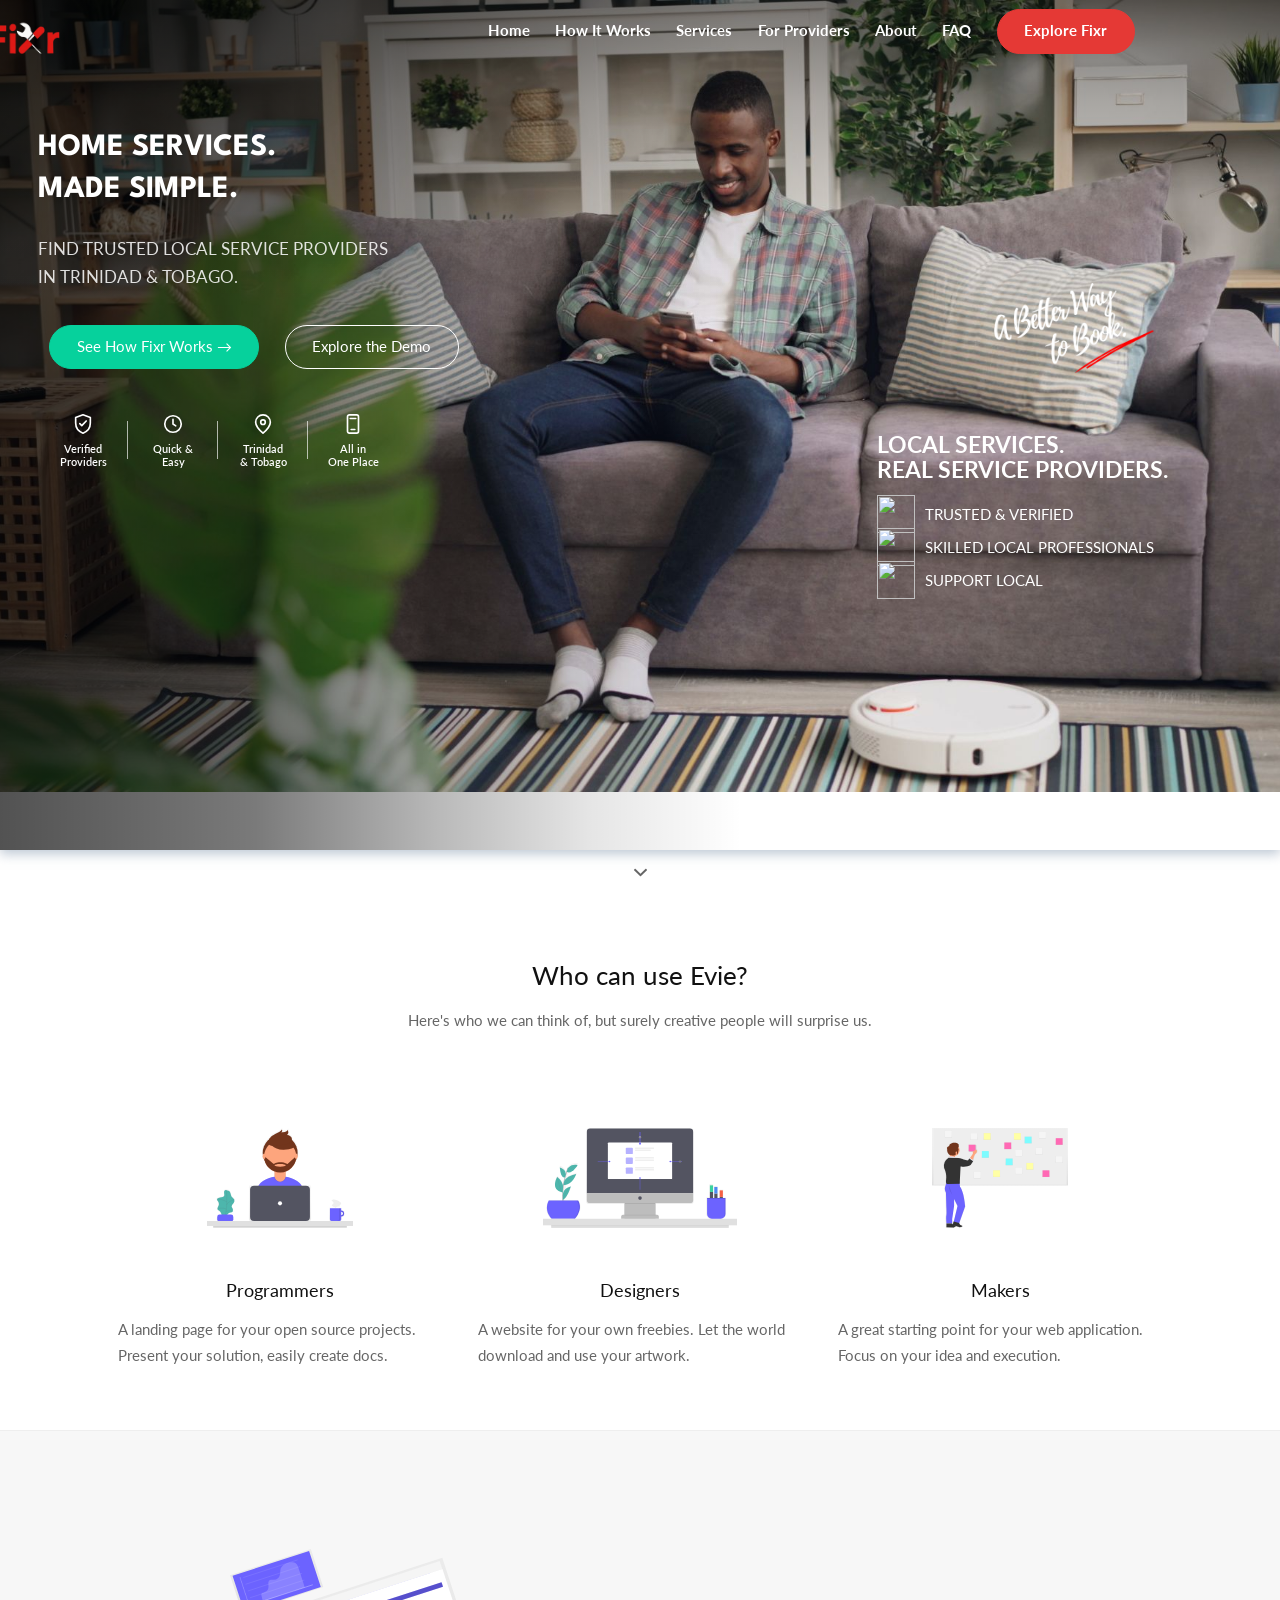
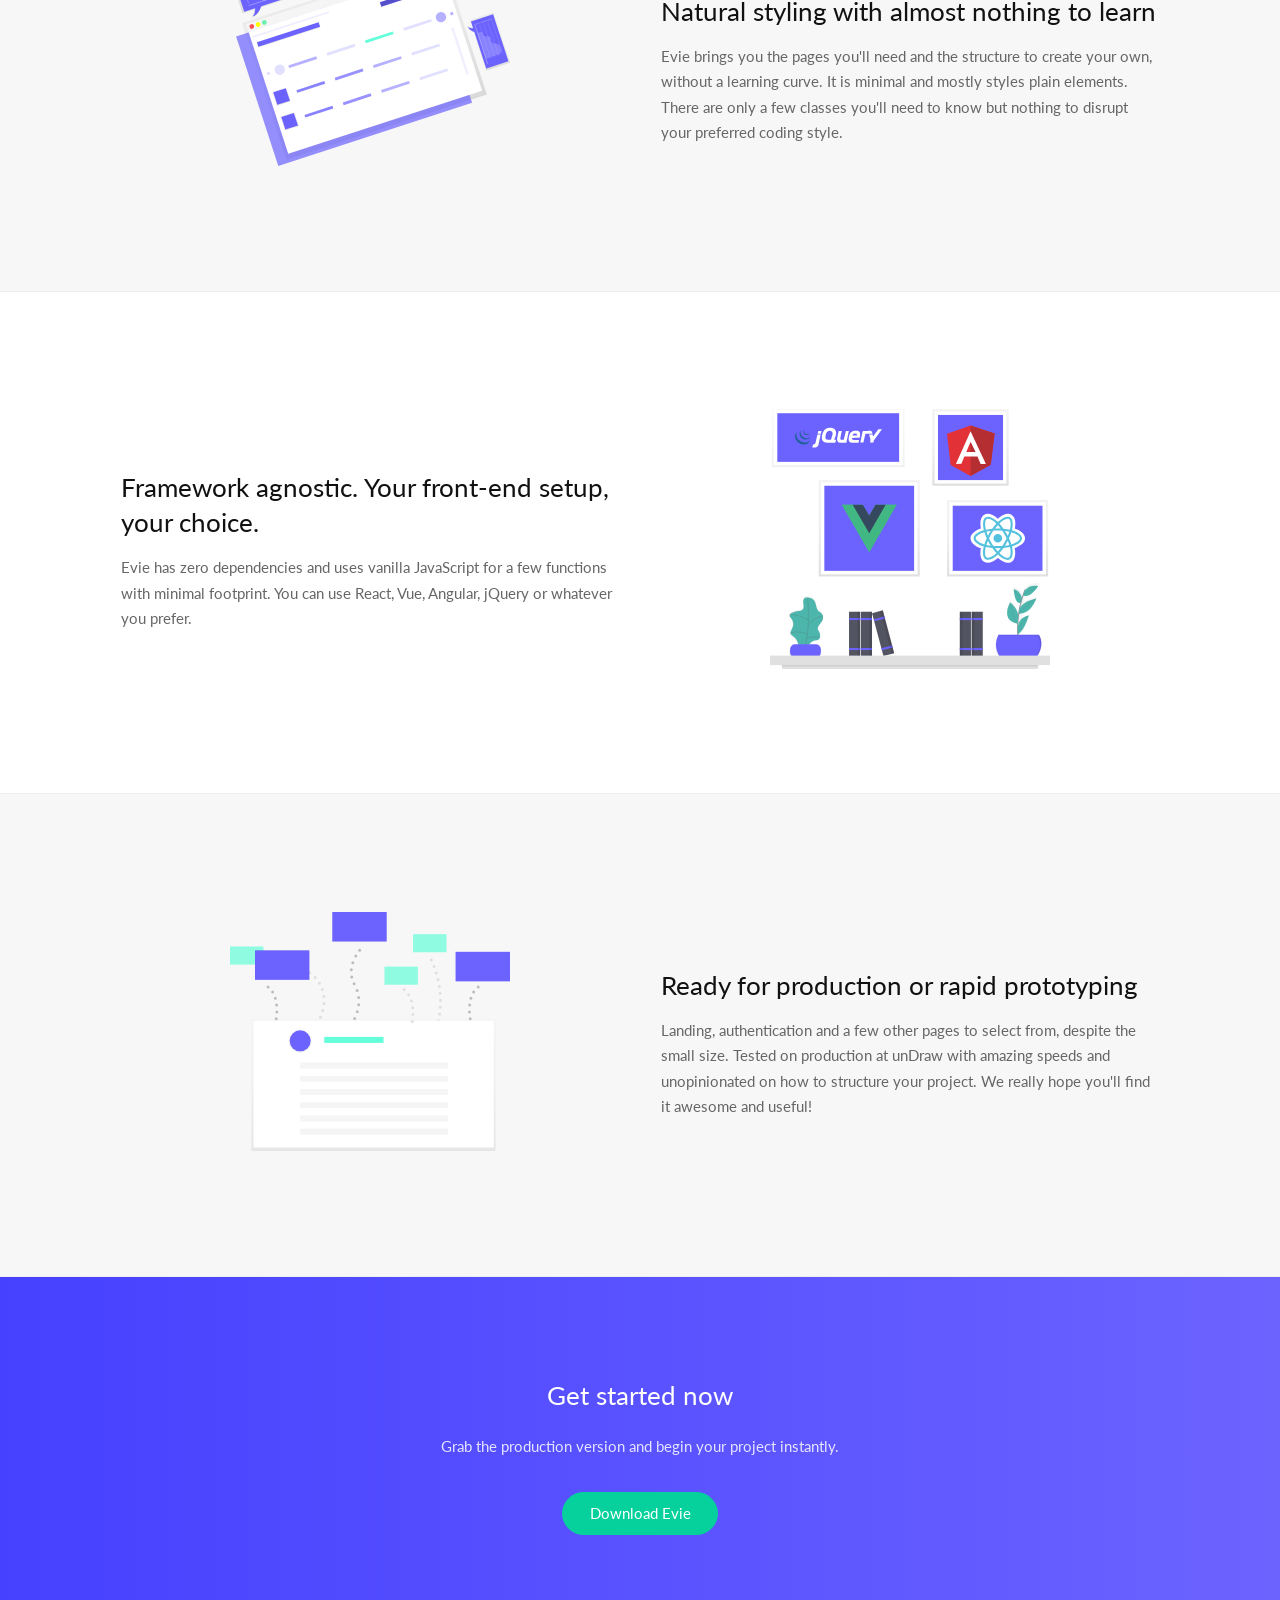
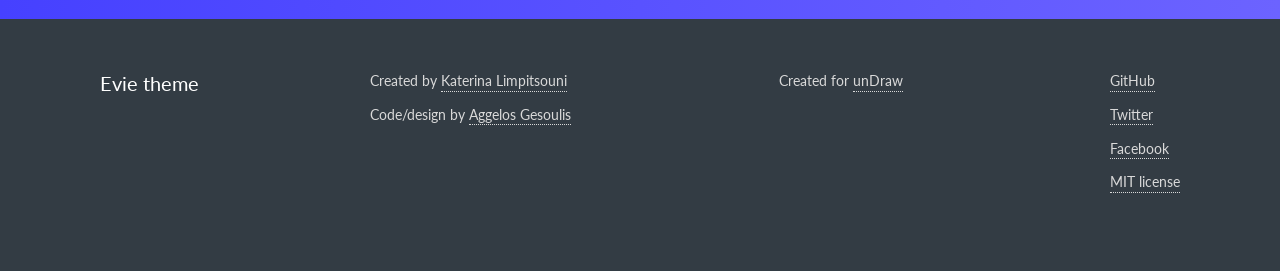
==== index.html @ dd5dfa23 "checkpoint: before hero typography cleanup" ====
<!DOCTYPE html>
<html lang='en'>
<head>
	<meta charset="utf-8">
	<meta name="viewport" content="width=device-width, initial-scale=1, maximum-scale=1">
	<title>Evie by unDraw</title>
	<!-- Don't forget to add your metadata here -->
	<link rel='stylesheet' href='css/style.min.css' />
</head>
<body>
	<!-- Hero(extended) navbar -->
	<div class="navbar navbar--extended">
		<nav class="nav__mobile"></nav>
		<div class="container">
			<div class="navbar__inner">
				<a href="index.html" class="navbar__logo">
					<img src="images/fixr-logo.png" alt="Fixr">
				</a>
				<nav class="navbar__menu">
					<ul>
						<li><a href="#">Home</a></li>
						<li><a href="#how-it-works">How It Works</a></li>
						<li><a href="#services">Services</a></li>
						<li><a href="#providers">For Providers</a></li>
						<li><a href="#about">About</a></li>
						<li><a href="#faq">FAQ</a></li>
						<li><a href="#demo" class="button button__accent">Explore Fixr</a></li>
					</ul>
				</nav>
				<div class="navbar__menu-mob"><a href="" id='toggle'><svg role="img" xmlns="http://www.w3.org/2000/svg" viewBox="0 0 448 512"><path fill="currentColor" d="M16 132h416c8.837 0 16-7.163 16-16V76c0-8.837-7.163-16-16-16H16C7.163 60 0 67.163 0 76v40c0 8.837 7.163 16 16 16zm0 160h416c8.837 0 16-7.163 16-16v-40c0-8.837-7.163-16-16-16H16c-8.837 0-16 7.163-16 16v40c0 8.837 7.163 16 16 16zm0 160h416c8.837 0 16-7.163 16-16v-40c0-8.837-7.163-16-16-16H16c-8.837 0-16 7.163-16 16v40c0 8.837 7.163 16 16 16z" class=""></path></svg></a></div>
			</div>
		</div>
	</div>
	<!-- Hero unit -->
	<div class="hero">
		<div class="hero__overlay hero__overlay--gradient"></div>
		<div class="hero__mask"></div>
		<div class="hero__inner">
			<div class="container">
				<div class="hero__content">
					<div class="hero__content__inner" id='navConverter'>
						<h1 class="hero__title">HOME SERVICES.<br>MADE SIMPLE.</h1>
						<p class="hero__text">FIND TRUSTED LOCAL SERVICE PROVIDERS<br>IN TRINIDAD &amp; TOBAGO.</p>
						<a href="#how-it-works" class="button button__accent">See How Fixr Works →</a>
						<a href="#demo" class="button hero__button">Explore the Demo</a>

						<div class="fixr-benefits">

							<div class="fixr-benefit">
								<svg viewBox="0 0 24 24" aria-hidden="true">
									<path d="M12 2 20 5v6c0 5.2-3.4 9.3-8 11-4.6-1.7-8-5.8-8-11V5l8-3Z"/>
									<path d="m8.5 11.5 2.2 2.2 4.8-5"/>
								</svg>
								<span>Verified<br>Providers</span>
							</div>

							<div class="fixr-benefit">
								<svg viewBox="0 0 24 24" aria-hidden="true">
									<circle cx="12" cy="12" r="9"/>
									<path d="M12 7v5l3 2"/>
								</svg>
								<span>Quick &amp;<br>Easy</span>
							</div>

							<div class="fixr-benefit">
								<svg viewBox="0 0 24 24" aria-hidden="true">
									<path d="M20 10c0 5-8 12-8 12S4 15 4 10a8 8 0 1 1 16 0Z"/>
									<circle cx="12" cy="10" r="2.5"/>
								</svg>
								<span>Trinidad<br>&amp; Tobago</span>
							</div>

							<div class="fixr-benefit">
								<svg viewBox="0 0 24 24" aria-hidden="true">
									<rect x="6" y="2" width="12" height="20" rx="2"/>
									<path d="M9 6h6M10 18h4"/>
								</svg>
								<span>All in<br>One Place</span>
							</div>

						</div>
					</div>

					<div class="fixr-hero-right">
						<img src="images/better-way-to-book.png" alt="A Better Way to Book." class="fixr-better-way">
						<h2 class="fixr-services-title">LOCAL SERVICES.<br>REAL SERVICE PROVIDERS.</h2>

						<div class="fixr-trust">
							<p>
								<img src="images/verified.png" alt="" class="fixr-trust-icon">
								<span>TRUSTED &amp; VERIFIED</span>
							</p>

							<p>
								<img src="images/customer.png" alt="" class="fixr-trust-icon">
								<span>SKILLED LOCAL PROFESSIONALS</span>
							</p>

							<p>
								<img src="images/support.png" alt="" class="fixr-trust-icon">
								<span>SUPPORT LOCAL</span>
							</p>
						</div>
					</div>
				</div>
			</div>
		</div>
	</div>
	<div class="hero__sub">
		<span id="scrollToNext" class="scroll">
			<svg version="1.1" xmlns="http://www.w3.org/2000/svg" xmlns:xlink="http://www.w3.org/1999/xlink" x="0px" y="0px" class='hero__sub__down' fill="currentColor" width="512px" height="512px" viewBox="0 0 512 512" style="enable-background:new 0 0 512 512;" xml:space="preserve"><path d="M256,298.3L256,298.3L256,298.3l174.2-167.2c4.3-4.2,11.4-4.1,15.8,0.2l30.6,29.9c4.4,4.3,4.5,11.3,0.2,15.5L264.1,380.9c-2.2,2.2-5.2,3.2-8.1,3c-3,0.1-5.9-0.9-8.1-3L35.2,176.7c-4.3-4.2-4.2-11.2,0.2-15.5L66,131.3c4.4-4.3,11.5-4.4,15.8-0.2L256,298.3z"/></svg>
		</span>
	</div>
	<!-- Steps -->
	<div class="steps landing__section">
		<div class="container">
			<h2>Who can use Evie?</h2>
			<p>Here's who we can think of, but surely creative people will surprise us.</p>
		</div>
		<div class="container">
			<div class="steps__inner">
				<div class="step">
					<div class="step__media">
						<img src="./images/undraw_designer.svg" class="step__image">
					</div>
					<h4>Programmers</h4>
					<p class="step__text">A landing page for your open source projects. Present your solution, easily create docs.</p>
				</div>
				<div class="step">
					<div class="step__media">
						<img src="./images/undraw_responsive.svg" class="step__image">
					</div>
					<h4>Designers</h4>
					<p class="step__text">A website for your own freebies. Let the world download and use your artwork.</p>
				</div>
				<div class="step">
					<div class="step__media">
						<img src="./images/undraw_creation.svg" class="step__image">
					</div>
					<h4>Makers</h4>
					<p class="step__text">A great starting point for your web application. Focus on your idea and execution.</p>
				</div>
			</div>
		</div>
	</div>
	<!-- Expanded sections -->
	<div class="expanded landing__section">
		<div class="container">
			<div class="expanded__inner">
				<div class="expanded__media">
					<img src="./images/undraw_browser.svg" class="expanded__image">
				</div>
				<div class="expanded__content">
					<h2 class="expanded__title">Natural styling with almost nothing to learn</h2>
					<p class="expanded__text">Evie brings you the pages you'll need and the structure to create your own, without a learning curve. It is minimal and mostly styles plain elements. There are only a few classes you'll need to know but nothing to disrupt your preferred coding style.</p>
				</div>
			</div>
		</div>
	</div>
	<div class="expanded landing__section">
		<div class="container">
			<div class="expanded__inner">
				<div class="expanded__media">
					<img src="./images/undraw_frameworks.svg" class="expanded__image">
				</div>
				<div class="expanded__content">
					<h2 class="expanded__title">Framework agnostic. Your front-end setup, your choice.</h2>
					<p class="expanded__text">Evie has zero dependencies and uses vanilla JavaScript for a few functions with minimal footprint. You can use React, Vue, Angular, jQuery or whatever you prefer.</p>
				</div>
			</div>
		</div>
	</div>
	<div class="expanded landing__section">
		<div class="container">
			<div class="expanded__inner">
				<div class="expanded__media">
					<img src="./images/together.svg" class="expanded__image">
				</div>
				<div class="expanded__content">
					<h2 class="expanded__title">Ready for production or rapid prototyping</h2>
					<p class="expanded__text">Landing, authentication and a few other pages to select from, despite the small size. Tested on production at unDraw with amazing speeds and unopinionated on how to structure your project. We really hope you'll find it awesome and useful!</p>
				</div>
			</div>
		</div>
	</div>
	<!-- Call To Action -->
	<div class="cta cta--reverse">
		<div class="container">
			<div class="cta__inner">
				<h2 class="cta__title">Get started now</h2>
				<p class="cta__sub cta__sub--center">Grab the production version and begin your project instantly.</p>
				<a href="#" class="button button__accent">Download Evie</a>
			</div>
		</div>
	</div>
	<!-- Footer -->
	<div class="footer footer--dark">
		<div class="container">
			<div class="footer__inner">
				<a href="index.html" class="footer__textLogo">Evie theme</a>
				<div class="footer__data">
					<div class="footer__data__item">
						<div class="footer__row">
							Created by <a href="https://twitter.com/ninalimpi" target="_blank" class="footer__link">Katerina Limpitsouni</a>
						</div>
						<div class="footer__row">
						Code/design by <a href="https://twitter.com/anges244" target="_blank" class="footer__link">Aggelos Gesoulis</a>
						</div>
					</div>
					<div class="footer__data__item">
						<div class="footer__row">Created for <a href="https://undraw.co" target="_blank" class="footer__link">unDraw</a>
						</div>
					</div>
					<div class="footer__data__item">
					<div class="footer__row">
						<a href="https://github.com/anges244/evie" target="_blank" class="footer__link">GitHub</a>
					</div>
					<div class="footer__row">
						<a href="https://twitter.com/undraw_co" target="_blank" class="footer__link">Twitter</a>
					</div>
					<div class="footer__row">
						<a href="https://www.facebook.com/undraw.co/" target="_blank" class="footer__link">Facebook</a>
					</div>
					<div class="footer__row">
						<a href="./additional.html" class="footer__link">MIT license</a>
					</div>
				</div>
			</div>
		</div>
	</div>
<script src='js/app.min.js'></script>
</body>
</html>
---- css/style.min.css ----
@import url('https://fonts.googleapis.com/css2?family=League+Spartan:wght@400;600;700&display=swap');
@import url("https://fonts.googleapis.com/css?family=Lato:400");
/*! normalize.css v8.0.0 | MIT License | github.com/necolas/normalize.css */html{line-height:1.15;-webkit-text-size-adjust:100%}body{margin:0}h1{font-size:2em;margin:.67em 0}hr{-webkit-box-sizing:content-box;box-sizing:content-box;height:0;overflow:visible}pre{font-size:1em}a{background-color:transparent}abbr[title]{border-bottom:none;text-decoration:underline;-webkit-text-decoration:underline dotted;text-decoration:underline dotted}b,strong{font-weight:bolder}code,kbd,samp{font-family:monospace,monospace;font-size:1em}small{font-size:80%}sub,sup{font-size:75%;line-height:0;position:relative;vertical-align:baseline}sub{bottom:-.25em}sup{top:-.5em}img{border-style:none}button,input,optgroup,select,textarea{font-family:inherit;font-size:100%;line-height:1.15;margin:0}button,input{overflow:visible}button,select{text-transform:none}[type=button],[type=reset],[type=submit],button{-webkit-appearance:button}[type=button]::-moz-focus-inner,[type=reset]::-moz-focus-inner,[type=submit]::-moz-focus-inner,button::-moz-focus-inner{border-style:none;padding:0}[type=button]:-moz-focusring,[type=reset]:-moz-focusring,[type=submit]:-moz-focusring,button:-moz-focusring{outline:1px dotted ButtonText}fieldset{padding:.35em .75em .625em}legend{-webkit-box-sizing:border-box;box-sizing:border-box;color:inherit;display:table;max-width:100%;padding:0;white-space:normal}progress{vertical-align:baseline}textarea{overflow:auto}[type=checkbox],[type=radio]{-webkit-box-sizing:border-box;box-sizing:border-box;padding:0}[type=number]::-webkit-inner-spin-button,[type=number]::-webkit-outer-spin-button{height:auto}[type=search]{-webkit-appearance:textfield;outline-offset:-2px}[type=search]::-webkit-search-decoration{-webkit-appearance:none}::-webkit-file-upload-button{-webkit-appearance:button;font:inherit}details{display:block}summary{display:list-item}[hidden],template{display:none}html{-webkit-box-sizing:border-box;box-sizing:border-box;background-color:#fff}*,:after,:before{-webkit-box-sizing:inherit;box-sizing:inherit}.invisible{opacity:0;-webkit-transition:.7s;transition:.7s}.fakefield{display:none}.left-align{text-align:left}.center,center-align{text-align:center}.right-align{text-align:right}.stress{color:#111}img,svg{max-width:100%}.container{width:88%;max-width:1080px;margin:0 auto;position:relative}.row{display:block;width:100%;clear:both}.half{width:50%;overflow:auto;float:left}.text-container{max-width:640px}.text-container--center{margin-left:auto;margin-right:auto}.margin-right{margin-right:8pt}html{font-family:Lato,sans-serif;font-size:15px;color:#666;line-height:1.7;font-weight:400;-webkit-font-smoothing:antialiased;-moz-osx-font-smoothing:grayscale;text-rendering:optimizeLegibility;-moz-font-feature-settings:"liga" on}p{margin-bottom:1.3em}h1,h2,h3,h4{line-height:1.35;color:#111}h1,h2,h3,h4,h5,h6{margin:1.414em 0 .5em;font-weight:400}h5,h6{line-height:1.4;color:#666}h1{margin-top:0;font-size:2.074em}h2{font-size:1.728em}h3{font-size:1.44em}h4{font-size:1.2em}h6,small{font-size:.833em;margin:.25em 0}pre{font-family:monospace,monospace;font-size:.85rem;color:#111;width:-webkit-min-content;width:-moz-min-content;width:min-content;background:#f7f7f7;word-break:break-all;word-wrap:break-word;white-space:pre;padding:8pt 16pt;width:100%;overflow:auto;border:1px solid #eee}a{outline:0;text-decoration:none;-webkit-transition:.7s;transition:.7s;color:inherit}.link{color:#6c63ff;text-decoration:underline}@media (min-width:992px){.link:hover{color:#463aff}}.button,button{display:inline-block;padding:6pt 20pt;line-height:1.7;border:1px solid #6c63ff;color:#6c63ff;font-weight:400;-webkit-transition:.7s;white-space:nowrap;cursor:pointer;background-color:transparent;border-radius:30px;margin-bottom:1.3em;transition:.7s;text-align:center;text-decoration:none}.button:focus,.button:hover,button:focus,button:hover{outline:0}@media (min-width:992px){.button:hover,button:hover{border-color:#463aff;color:#463aff}}.button__primary{background-color:#6c63ff;border-color:#6c63ff;color:#fff}@media (min-width:992px){.button__primary:hover{background-color:#463aff;border-color:#463aff;color:#fff}}.button__accent{background-color:#06d19c;border-color:#06d19c;color:#fff}@media (min-width:992px){.button__accent:hover{background-color:#05bd8d;border-color:#05bd8d;color:#fff}}.button__delete{background-color:tomato;border-color:tomato;color:#fff}@media (min-width:992px){.button__delete:hover{background-color:#ff5233;border-color:#ff5233;color:#fff}}.button:disabled{opacity:.25;cursor:default;pointer-events:none}.button--fixed{width:160px}.button--fixed2{width:220px}form{margin-bottom:1.5em}form .double{-js-display:flex;display:-webkit-box;display:-ms-flexbox;display:flex;-webkit-box-pack:justify;-ms-flex-pack:justify;justify-content:space-between}form .double .half{max-width:48%}.form{margin-left:auto;margin-right:auto}label{margin-bottom:2pt;display:block;text-align:left;color:#666;font-size:.9em;padding-left:10pt}input[type=email],input[type=number],input[type=password],input[type=search],input[type=tel],input[type=text],input[type=url]{-webkit-appearance:none;-moz-appearance:none;appearance:none;border:1px solid #eee;width:100%;-webkit-transition:.7s;transition:.7s;color:#111;font-family:Lato,sans-serif;font-weight:400;padding:10pt 20pt;border-radius:30px;background-color:#f7f7f7;margin-bottom:1.4em;display:block}input[type=email]:focus,input[type=number]:focus,input[type=password]:focus,input[type=search]:focus,input[type=tel]:focus,input[type=text]:focus,input[type=url]:focus{border-color:rgba(108,99,255,.5);outline:0;background-color:#fff}textarea{-webkit-appearance:none;-moz-appearance:none;appearance:none;border:1px solid #eee;width:100%;-webkit-transition:.7s;transition:.7s;color:#111;font-family:Lato,sans-serif;font-weight:400;padding:12pt 24pt;border-radius:30px;background-color:#f7f7f7;margin-bottom:1.4em;display:block;resize:none;min-height:8em;outline:0}textarea:focus{border-color:rgba(108,99,255,.5);outline:0;background-color:#fff}select{border:1px solid #eee;width:100%;-webkit-transition:.7s;transition:.7s;color:#111;font-family:Lato,sans-serif;font-weight:400;padding:10pt 20pt;margin-bottom:1.4em;display:block;border-radius:30px;background-color:#f7f7f7;outline:0;-webkit-appearance:none;-moz-appearance:none;background-image:url('data:image/svg+xml;utf8,<svg aria-hidden="true" data-prefix="fas" data-icon="caret-down" role="img" xmlns="http://www.w3.org/2000/svg" viewBox="0 0 320 512" class="svg-inline--fa fa-caret-down fa-w-10 fa-3x"><path fill="currentColor" d="M31.3 192h257.3c17.8 0 26.7 21.5 14.1 34.1L174.1 354.8c-7.8 7.8-20.5 7.8-28.3 0L17.2 226.1C4.6 213.5 13.5 192 31.3 192z" class=""></path></svg>');background-repeat:no-repeat;background-position:95%;background-size:.8em}select::-ms-expand{display:none}::-webkit-input-placeholder{font-size:.9em;opacity:.65;color:#666}:-moz-placeholder,::-moz-placeholder{font-size:.9em;opacity:.65;color:#666}:-ms-input-placeholder{font-size:.9em;opacity:.65;color:#666}[type=radio]:checked,[type=radio]:not(:checked){position:absolute;left:-9999px;visibility:hidden;-webkit-transition:.28s ease;transition:.28s ease}[type=radio]:checked+label,[type=radio]:not(:checked)+label{position:relative;padding-left:2em;cursor:pointer;display:inline-block;height:1.7em;line-height:1.7em;-webkit-transition:.28s ease;transition:.28s ease;-webkit-user-select:none;-moz-user-select:none;-ms-user-select:none;user-select:none}[type=radio]+label:after,[type=radio]+label:before{content:"";position:absolute;left:0;top:0;margin:3px;width:1.2em;height:1.2em;z-index:0;-webkit-transition:.28s ease;transition:.28s ease}[type=radio]:not(:checked)+label:after,[type=radio]:not(:checked)+label:before{-webkit-transition:.28s ease;transition:.28s ease;border-radius:50%;border:1px solid #666}[type=radio]:not(:checked)+label:after{z-index:-1;-webkit-transform:scale(0);-ms-transform:scale(0);transform:scale(0)}[type=radio]:checked+label:before{border-radius:50%;border:1px solid transparent}[type=radio]:checked+label:after{border-radius:50%;border:1px solid #6c63ff;background-color:#6c63ff;z-index:0;-webkit-transform:scale(1.02);-ms-transform:scale(1.02);transform:scale(1.02)}[type=radio]:disabled:checked+label:before,[type=radio]:disabled:not(:checked)+label:before{background-color:transparent;border-color:#eee;cursor:default}[type=radio]:disabled+label{color:#eee;cursor:default}[type=radio]:disabled:not(:checked)+label:before{border-color:#eee}[type=radio]:disabled:checked+label:after{background-color:#eee;border-color:#666}[type=checkbox]:checked,[type=checkbox]:not(:checked){position:absolute;left:-9999px;visibility:hidden}[type=checkbox]+label{position:relative;padding-left:2em;cursor:pointer;display:inline-block;height:25px;line-height:25px;font-size:.9em;-webkit-user-select:none;-moz-user-select:none;-khtml-user-select:none;-ms-user-select:none}[type=checkbox]+label:before{content:"";position:absolute;top:0;left:3px;width:15px;height:15px;z-index:0;border:1px solid #666;border-radius:1px;margin-top:4px;-webkit-transition:.2s;transition:.2s}[type=checkbox]:not(:checked):disabled+label:before{border:none;background-color:#eee}[type=checkbox]:checked+label:before{top:-2px;left:-2px;width:10px;height:18px;border-top:2px solid transparent;border-left:2px solid transparent;border-right:2px solid #06d19c;border-bottom:2px solid #06d19c;-webkit-transform:rotate(40deg);-ms-transform:rotate(40deg);transform:rotate(40deg);-webkit-backface-visibility:hidden;backface-visibility:hidden;-webkit-transform-origin:100% 100%;-ms-transform-origin:100% 100%;transform-origin:100% 100%}[type=checkbox]:checked:disabled+label:before{border-right:2px solid #eee;border-bottom:2px solid #eee}.landing__section{padding:24pt 0}.landing__section:nth-child(odd){background-color:#f7f7f7;border-top:1px solid #eee;border-bottom:1px solid #eee}.navbar{position:fixed;z-index:100;width:100%;background-color:#6c63ff;-webkit-transition:.7s;transition:.7s}.navbar--nofixed{position:relative;z-index:3}.navbar__inner{-js-display:flex;display:-webkit-box;display:-ms-flexbox;display:flex;-webkit-box-align:center;-ms-flex-align:center;align-items:center;-webkit-box-pack:justify;-ms-flex-pack:justify;justify-content:space-between;height:60px;color:#fff;-webkit-transition:.7s;transition:.7s}.navbar__logo{font-size:1.325rem;-webkit-transition:0;transition:0;color:#fff;text-decoration:none}.navbar__menu{display:none}.navbar__menu--noMob{display:block}@media (min-width:992px){.navbar__menu{display:block}}.navbar__menu li{margin-left:4pt;-webkit-backface-visibility:hidden;backface-visibility:hidden;display:inline-block}@media (min-width:992px){.navbar__menu li{margin-left:16pt}}.navbar__menu a{color:#fff}@media (min-width:992px){.navbar__menu a{opacity:.75}.navbar__menu a:hover{opacity:1}.navbar__menu a:after{display:block;content:"";border-bottom:1px solid #fff;-webkit-transform:scaleX(0);-ms-transform:scaleX(0);transform:scaleX(0);-webkit-transition:-webkit-transform .25s ease-in-out;transition:-webkit-transform .25s ease-in-out;transition:transform .25s ease-in-out;transition:transform .25s ease-in-out,-webkit-transform .25s ease-in-out}.navbar__menu a:hover:after{-webkit-transform:scaleX(1);-ms-transform:scaleX(1);transform:scaleX(1)}}.navbar__menu-mob{display:block}.navbar__menu-mob--noMob{display:none}@media (min-width:992px){.navbar__menu-mob{display:none}}.navbar--extended{background-color:transparent}.navbar--extended .navbar__inner{height:60px;color:#fff}

/*! responsive-nav.js 1.0.39 by @viljamis */.nav__mobile ul{margin:0;padding:0;width:100%;display:block;list-style:none;background-color:#333c44;color:#fff}.nav__mobile li{width:60%;margin-left:auto;margin-right:auto;padding:1em 0;display:block;border-bottom:1px solid hsla(0,0%,100%,.1)}.nav__mobile li:last-child{border-bottom:none}.js .nav__mobile{clip:rect(0 0 0 0);max-height:0;position:absolute;display:block;overflow:hidden;zoom:1}.nav__mobile.opened{max-height:9999px}.nav-toggle{-webkit-tap-highlight-color:rgba(0,0,0,0);-webkit-touch-callout:none;-webkit-user-select:none;-moz-user-select:none;-ms-user-select:none;-o-user-select:none;user-select:none}@media (min-width:992px){.js .nav__mobile{position:relative}.js .nav__mobile.closed{max-height:none}.nav-toggle{display:none}}#toggle svg{height:1.2em;width:1.2em;vertical-align:middle}.hero{position:relative;width:100%;background-image:url(../images/fixr-hero-bg.jpg);-webkit-box-shadow:0 4px 11px rgba(124,146,169,.5);box-shadow:0 4px 11px rgba(124,146,169,.5);background-size:cover;background-position:50%;background-repeat:no-repeat;color:#fff}.hero__inner{position:relative;z-index:3}.hero__overlay{position:absolute;height:100%;width:100%;opacity:.45;z-index:1;background-color:#000}.hero__overlay--gradient{background:-webkit-gradient(linear,left top,right top,from(#6c63ff),to(#4641ff));background:transparent}.hero__overlay--gradientVertical{background:-webkit-gradient(linear,left top,left bottom,from(#6c63ff),to(#4641ff));background:linear-gradient(180deg,#6c63ff,#4641ff)}.hero__mask{position:absolute;height:100%;width:100%;background-image:url('data:image/svg+xml;utf8,<svg xmlns="http://www.w3.org/2000/svg" xmlns:xlink="http://www.w3.org/1999/xlink" width="1920" height="1080" viewBox="0 0 1920 1080"><defs><linearGradient id="06714b97-aec8-4b7e-bf3d-1e20f95f612e" y1="809.5" x2="958" y2="809.5" gradientTransform="matrix(1, 0, 0, -1, 0, 1082)" gradientUnits="userSpaceOnUse"><stop offset="0" stop-color="#fff" stop-opacity="0"/><stop offset="1" stop-color="#fff" stop-opacity="0.05"/></linearGradient></defs><title>hero</title><rect id="0567095b-2cf7-4407-b8ab-ec2abe52d830" data-name="&lt;Path&gt;" y="545" width="1920" height="535" fill="#fff" opacity="0.05" style="isolation:isolate"/><polygon id="82ca9a61-a0a1-49cc-9805-a3533c693bad" data-name="&lt;Path&gt;" points="958 545 0 545 0 0 770.96 0 958 545" fill="url(#06714b97-aec8-4b7e-bf3d-1e20f95f612e)"/></svg>');background-size:cover;background-position:50%;background-repeat:no-repeat;opacity:.66;z-index:2}.hero__content{-js-display:flex;display:-webkit-box;display:-ms-flexbox;display:flex;-webkit-box-align:center;-ms-flex-align:center;align-items:center;-webkit-box-pack:center;-ms-flex-pack:center;justify-content:center;min-height:calc(100vh - 50px);padding:92px 0;overflow:auto}.hero__content__inner{width:100%;max-width:600px;text-align:center}.hero__title{color:inherit;margin-bottom:1.25em}.hero__text{opacity:.85;line-height:1.7;text-align:left;font-size:1.1em}.hero .button{margin:12pt 8pt}.hero__button{color:#fff;border-color:#fff}@media (min-width:992px){.hero__button:hover{color:#e3e3e3;border-color:#e3e3e3}}.hero__sub{-js-display:flex;display:-webkit-box;display:-ms-flexbox;display:flex;-webkit-box-pack:center;-ms-flex-pack:center;justify-content:center;-webkit-box-align:center;-ms-flex-align:center;align-items:center;height:50px}.hero__sub__down{width:1rem;height:1rem;color:#666;-webkit-transition:.7s;transition:.7s;cursor:pointer}@media (min-width:992px){.hero__sub__down:hover{color:#6c63ff}}#scrollToNext{-webkit-transition:.7s;transition:.7s}.hero--full .hero__content{min-height:100vh}.hero--full+.hero__sub{display:none}.steps{text-align:center;padding:16pt 0}@media (min-width:992px){.steps__inner{-js-display:flex;display:-webkit-box;display:-ms-flexbox;display:flex;-ms-flex-pack:distribute;justify-content:space-around}}.step{padding:16pt 0;text-align:center;width:100%;border-top:1px solid #eee;overflow:auto}.step:first-child{border-top:none}@media (min-width:992px){.step{border-top:none;width:auto}}.step__media{margin:16pt 0}@media (min-width:992px){.step__media{margin:32pt 0}}.step__image{max-height:100px;max-width:222px;margin-top:8pt;-webkit-user-drag:none;-khtml-user-drag:none;-moz-user-drag:none;-o-user-drag:none;user-drag:none}@media (min-width:600px){.step__image{max-width:none}}.step__text{max-width:36ch;text-align:left;margin-left:auto;margin-right:auto}.expanded{padding:72pt 0}.expanded__inner{-js-display:flex;display:-webkit-box;display:-ms-flexbox;display:flex;-webkit-box-pack:justify;-ms-flex-pack:justify;justify-content:space-between;-webkit-box-align:center;-ms-flex-align:center;align-items:center;-webkit-box-orient:vertical;-webkit-box-direction:normal;-ms-flex-direction:column;flex-direction:column}@media (min-width:992px){.expanded__inner{-webkit-box-orient:horizontal;-webkit-box-direction:normal;-ms-flex-direction:row;flex-direction:row}}.expanded__media{-webkit-box-ordinal-group:2;-ms-flex-order:1;order:1;text-align:center}@media (min-width:992px){.expanded__media{width:50%;-ms-flex-negative:0;flex-shrink:0;-webkit-box-ordinal-group:unset;-ms-flex-order:unset;order:unset}}.expanded__content{-webkit-box-ordinal-group:3;-ms-flex-order:2;order:2}@media (min-width:992px){.expanded__content{padding:0 16pt;width:50%;-ms-flex-negative:0;flex-shrink:0;-webkit-box-ordinal-group:unset;-ms-flex-order:unset;order:unset}}.expanded:nth-child(2n) .expanded__media{-webkit-box-ordinal-group:2;-ms-flex-order:1;order:1}@media (min-width:992px){.expanded:nth-child(2n) .expanded__media{-webkit-box-ordinal-group:2;-ms-flex-order:1;order:1}}.expanded__image{width:90%;max-width:220px;padding:16pt 0}@media (min-width:992px){.expanded__image{max-width:280px}}.expanded__title{max-width:550px}.expanded__text{max-width:60ch}.cta{background:-webkit-gradient(linear,left top,right top,from(#6c63ff),to(#4641ff));background:transparent;color:#fff;padding:48pt 0;text-align:center}.cta--reverse{background:-webkit-gradient(linear,right top,left top,from(#6c63ff),to(#4641ff));background:linear-gradient(270deg,#6c63ff,#4641ff)}.cta--plain{background:#6c63ff}.cta--secondary{background:#4641ff}.cta__title{color:inherit}.cta__sub{opacity:.85;max-width:58ch;margin:16pt auto 24pt}.cta__sub--center{text-align:center}.footer{background-color:#fff;padding:36pt 0}.footer__inner{-js-display:flex;display:-webkit-box;display:-ms-flexbox;display:flex;-webkit-box-pack:justify;-ms-flex-pack:justify;justify-content:space-between;-webkit-box-orient:vertical;-webkit-box-direction:normal;-ms-flex-direction:column;flex-direction:column}@media (min-width:600px){.footer__inner{-webkit-box-orient:horizontal;-webkit-box-direction:normal;-ms-flex-direction:row;flex-direction:row}}.footer__textLogo{-ms-flex-negative:0;flex-shrink:0;padding-right:16pt;display:block;cursor:pointer;color:#6c63ff;font-size:1.225rem;min-width:33%;margin-bottom:1.5rem}@media (min-width:600px){.footer__textLogo{margin-bottom:0}}@media (min-width:992px){.footer__textLogo{min-width:25%;font-size:1.325rem}}.footer__data{-js-display:flex;display:-webkit-box;display:-ms-flexbox;display:flex;-webkit-box-flex:1;-ms-flex-positive:1;flex-grow:1;-webkit-box-pack:justify;-ms-flex-pack:justify;justify-content:space-between;padding-top:.25rem;-ms-flex-wrap:wrap;flex-wrap:wrap;-webkit-box-orient:vertical;-webkit-box-direction:normal;-ms-flex-direction:column;flex-direction:column;font-size:.9rem}@media (min-width:992px){.footer__data{-ms-flex-wrap:nowrap;flex-wrap:nowrap;-webkit-box-orient:horizontal;-webkit-box-direction:normal;-ms-flex-direction:row;flex-direction:row}}.footer__data__item{padding-bottom:.5rem;display:inline-block;margin-bottom:8pt}.footer__link{color:#6c63ff;border-bottom:1px dotted #6c63ff;padding-bottom:1pt;-webkit-transition:.7s;transition:.7s}@media (min-width:992px){.footer__link:hover{color:#fafafa;border-color:#fafafa}}.footer__row{margin-bottom:8pt}.footer--dark{background-color:#333c44}.footer--dark .footer__textLogo{color:#fff}.footer--dark .footer__inner{color:#d9d9d9}.footer--dark .footer__link{color:#d9d9d9;border-color:#d9d9d9}@media (min-width:992px){.footer--dark .footer__link:hover{color:#fff;border-color:#fff}}.auth{padding-top:102.66667px}.auth__inner{min-height:calc(100vh - 188px);-js-display:flex;display:-webkit-box;display:-ms-flexbox;display:flex;-webkit-box-align:center;-ms-flex-align:center;align-items:center;-webkit-box-orient:vertical;-webkit-box-direction:normal;-ms-flex-direction:column;flex-direction:column;-webkit-box-pack:center;-ms-flex-pack:center;justify-content:center}@media (min-width:992px){.auth__inner{-webkit-box-orient:horizontal;-webkit-box-direction:normal;-ms-flex-direction:row;flex-direction:row}}@media (min-width:992px){.auth__media{width:50%;-ms-flex-negative:0;flex-shrink:0}}.auth__media img,.auth__media svg{max-height:150px;max-width:90%;-webkit-user-drag:none;-khtml-user-drag:none;-moz-user-drag:none;-o-user-drag:none;user-drag:none;-webkit-touch-callout:none;-webkit-user-select:none;-moz-user-select:none;-ms-user-select:none;user-select:none}@media (min-width:600px){.auth__media img,.auth__media svg{max-height:300px}}@media (min-width:992px){.auth__media img,.auth__media svg{max-height:400px}}.auth__auth{text-align:center}@media (min-width:992px){.auth__auth{width:50%;-ms-flex-negative:0;flex-shrink:0}}.auth__title{font-size:1.728em}.page__header{position:relative;color:#fff;-webkit-box-shadow:0 4px 11px rgba(124,146,169,.5);box-shadow:0 4px 11px rgba(124,146,169,.5);width:100%}.page__header__inner{padding:66px 0 0;position:relative;z-index:3}.page__header__content{-js-display:flex;display:-webkit-box;display:-ms-flexbox;display:flex;-webkit-box-align:center;-ms-flex-align:center;align-items:center;-webkit-box-pack:center;-ms-flex-pack:center;justify-content:center;padding:32pt 0;overflow:auto}.page__header__content__inner{width:100%;max-width:66ch;text-align:center}.page__header__title{color:inherit;margin-bottom:1.25em}.page__header__text{opacity:.85;line-height:1.7;text-align:left}.page{padding:24pt 0}@media (min-width:992px){.page__inner{-js-display:flex;display:-webkit-box;display:-ms-flexbox;display:flex}}.page__menu{width:100%;position:relative}@media (min-width:992px){.page__menu{display:block;width:300px;-ms-flex-negative:0;flex-shrink:0}}.page__main{-webkit-box-flex:1;-ms-flex-positive:1;flex-grow:1}.page__main__title{margin-top:.75em}.page__image{max-width:100%}.app__header{position:relative;color:#fff;-webkit-box-shadow:0 4px 11px rgba(124,146,169,.5);box-shadow:0 4px 11px rgba(124,146,169,.5);width:100%}.app__header__inner{padding:66px 0 0;position:relative;z-index:3}.app__header__content{-js-display:flex;display:-webkit-box;display:-ms-flexbox;display:flex;-webkit-box-align:center;-ms-flex-align:center;align-items:center;-webkit-box-pack:center;-ms-flex-pack:center;justify-content:center;padding:32pt 0;overflow:auto}.app__header__content__inner{width:100%;max-width:66ch;text-align:center}.app__header__title{color:inherit;margin-bottom:1.25em}.app__header__text{opacity:.85;line-height:1.7;text-align:left}.app{padding:81.33333px 0}@media (min-width:992px){.app__inner{-js-display:flex;display:-webkit-box;display:-ms-flexbox;display:flex}}.app__menu{width:100%;position:relative}@media (min-width:992px){.app__menu{display:block;width:300px;-ms-flex-negative:0;flex-shrink:0}}.app__main{-webkit-box-flex:1;-ms-flex-positive:1;flex-grow:1}.app__main__title{margin-top:.75em}.app__image,.vMenu{max-width:100%}.vMenu{padding:0;list-style-type:none;-js-display:flex;display:-webkit-box;display:-ms-flexbox;display:flex;-ms-flex-wrap:wrap;flex-wrap:wrap;-webkit-box-pack:justify;-ms-flex-pack:justify;justify-content:space-between;border-bottom:1px solid #eee}@media (min-width:992px){.vMenu{display:inline-block;border-bottom:none}}.vMenu li{display:inline-block;margin-bottom:1em;width:48%;padding-left:16pt}@media (min-width:992px){.vMenu li{padding-left:0;display:block;width:auto}}.vMenu a{display:block}@media (min-width:992px){.vMenu a{display:inline-block;opacity:.85}.vMenu a:hover{opacity:1;color:#6c63ff}.vMenu a:after{display:block;content:"";border-bottom:1px solid #6c63ff;-webkit-transform:scaleX(0);-ms-transform:scaleX(0);transform:scaleX(0);-webkit-transition:-webkit-transform .25s ease-in-out;transition:-webkit-transform .25s ease-in-out;transition:transform .25s ease-in-out;transition:transform .25s ease-in-out,-webkit-transform .25s ease-in-out}.vMenu a:hover:after{-webkit-transform:scaleX(1);-ms-transform:scaleX(1);transform:scaleX(1)}}.vMenu>ul{margin-top:-.65em;padding-left:1.5em;margin-bottom:.75em}.vMenu>ul li{opacity:.85;font-size:.95em;margin-bottom:.25em}.vMenu>ul li:before{content:"-";margin-right:.5em}.vMenu--active{color:#6c63ff}.vMenu--active:before{content:"\2014";margin-right:.333em}@media (min-width:992px){.vMenu--active{opacity:1;color:#6c63ff}.vMenu--active:after{display:block;content:"";border-bottom:1px solid #6c63ff;-webkit-transform:none;-ms-transform:none;transform:none;-webkit-transition:none;transition:none}}
/* Fixr custom navigation */
.navbar__logo img {
  display: block;
  width: 105px;
  height: auto;
}

/* Fixr hero black gradient */
.hero__overlay,
.hero__overlay--gradient {
  opacity: 1;
  background: linear-gradient(
    90deg,
    rgba(0, 0, 0, 0.72) 0%,
    rgba(0, 0, 0, 0.52) 42%,
    rgba(0, 0, 0, 0.20) 72%,
    rgba(0, 0, 0, 0.08) 100%
  );
}

/* Fixr hero gradient - Canva-style left + top shading */
.hero__overlay,
.hero__overlay--gradient {
  opacity: 1;
  background:
    linear-gradient(
      180deg,
      rgba(0, 0, 0, 0.48) 0%,
      rgba(0, 0, 0, 0.24) 12%,
      rgba(0, 0, 0, 0.08) 24%,
      rgba(0, 0, 0, 0) 36%
    ),
    linear-gradient(
      90deg,
      rgba(0, 0, 0, 0.68) 0%,
      rgba(0, 0, 0, 0.52) 20%,
      rgba(0, 0, 0, 0.28) 34%,
      rgba(0, 0, 0, 0.10) 46%,
      rgba(0, 0, 0, 0) 58%
    );
}

/* Fixr Local Services heading */
.fixr-services-title {
  color: #ffffff;
  font-size: 28px;
  line-height: 1.15;
  font-weight: 700;
  text-align: left;
  margin: 24px 0;
}

/* Fixr desktop hero content positioning */
@media (min-width: 992px) {
  .hero__content {
    align-items: flex-start;
    justify-content: flex-start;
  }

  .hero__content__inner {
    max-width: 520px;
    text-align: left;
    margin-left: 0;
    margin-right: auto;
  }
}
/* Fixr desktop hero container */
@media (min-width: 992px) {
  .hero .container {
    width: 94%;
    max-width: 1320px;
  }
}

/* Fixr desktop hero vertical position */
@media (min-width: 992px) {
  .hero__content__inner {
    transform: translateY(35px);
  }
}

/* Fixr hero heading spacing */
@media (min-width: 992px) {
  .hero__title {
    margin-bottom: 24px;
  }
}

/* Fixr intro-to-services spacing */
@media (min-width: 992px) {
  .hero__text {
    margin-bottom: 18px;
  }

  .fixr-services-title {
    margin-top: 0;
  }
}
/* Fixr desktop logo alignment */
@media (min-width: 992px) {
  .navbar__logo {
    transform: translateX(-130px);
  }
}

/* Fixr desktop navigation position */
@media (min-width: 992px) {
  .navbar__menu {
    transform: translateX(-45px);
  }
}

/* Fixr navbar background states */
.navbar {
  background-color: rgba(15, 15, 15, 0.92);
}

.navbar--extended {
  background-color: transparent;
}

/* Fixr desktop navbar breathing room */
@media (min-width: 992px) {
  .navbar__inner,
  .navbar--extended .navbar__inner {
    height: 82px;
  }
}

/* Fixr hero two-column content */
.hero__content {
  justify-content: space-between;
  gap: 40px;
}

.fixr-hero-right {
  width: 340px;
  margin-left: auto;
  align-self: center;
  text-align: left;
}

.fixr-hero-right .fixr-services-title {
  margin: 0 0 22px;
}

.fixr-hero-right .fixr-trust {
  text-align: left;
}

/* Refine Fixr right-side hero placement */
.fixr-hero-right {
  width: 390px;
  margin-left: auto;
  margin-right: -25px;
}

.fixr-hero-right .fixr-services-title {
  white-space: nowrap;
}

/* Fixr navbar top-of-hero state */
.navbar--extended,
.navbar.navbar--extended {
  background: transparent !important;
  background-color: transparent !important;
  box-shadow: none !important;
}

/* Fixr desktop hero crop - preserve image behind navigation */
@media (min-width: 992px) {
  .hero {
    background-size: 110% auto;
    background-position: center top;
  }
}

/* Fixr desktop navigation weight */
@media (min-width: 992px) {
  .navbar__menu a:not(.button) {
    font-weight: 700;
    opacity: 1;
  }
}

/* Fixr navigation CTA */
@media (min-width: 992px) {
  .navbar__menu .button__accent {
    background-color: #E53935;
    border-color: #E53935;
    color: #ffffff;
    font-weight: 700;
    opacity: 1;
  }

  .navbar__menu .button__accent:hover {
    background-color: #E53935;
    border-color: #E53935;
    color: #ffffff;
    opacity: 1;
  }
}

/* Refine Fixr right-side services and trust text */
@media (min-width: 992px) {
  .fixr-hero-right .fixr-services-title {
    font-size: 23px;
    line-height: 1.12;
    margin: 0 0 12px;
  }

  .fixr-hero-right .fixr-trust p {
    margin: 0 0 16px;
    line-height: 1.2;
  }

  .fixr-hero-right .fixr-trust p:last-child {
    margin-bottom: 0;
  }
}

/* Tighten spacing between Fixr trust lines */
@media (min-width: 992px) {
  .fixr-hero-right .fixr-trust p {
    margin-bottom: 8px;
  }

  .fixr-hero-right .fixr-trust p:last-child {
    margin-bottom: 0;
  }
}

/* Fixr hero benefit row */
@media (min-width: 992px) {
  .fixr-benefits {
    display: flex;
    align-items: flex-start;
    gap: 28px;
    margin-top: 28px;
    width: 460px;
  }

  .fixr-benefit {
    display: flex;
    flex-direction: column;
    align-items: center;
    width: 90px;
    color: #ffffff;
    text-align: center;
    font-size: 11px;
    line-height: 1.25;
    font-weight: 600;
  }

  .fixr-benefit svg {
    display: block;
    width: 22px;
    height: 22px;
    margin-bottom: 7px;
    fill: none;
    stroke: currentColor;
    stroke-width: 1.8;
    stroke-linecap: round;
    stroke-linejoin: round;
    flex: none;
  }
}

/* Fixr right-side trust icons */
@media (min-width: 992px) {
  .fixr-hero-right .fixr-trust p {
    display: flex;
    align-items: center;
    gap: 10px;
    margin: 0 0 8px;
  }

  .fixr-hero-right .fixr-trust svg {
    display: block;
    width: 20px;
    height: 20px;
    flex: 0 0 20px;
    fill: none;
    stroke: #ffffff;
    stroke-width: 1.8;
    stroke-linecap: round;
    stroke-linejoin: round;
  }

  .fixr-hero-right .fixr-trust p:last-child {
    margin-bottom: 0;
  }
}

/* Fixr benefit icons - safe sizing at all viewport widths */
.fixr-benefit svg {
  display: block;
  width: 22px;
  height: 22px;
  max-width: 22px;
  max-height: 22px;
  flex: 0 0 22px;
  margin-bottom: 7px;
  fill: none;
  stroke: currentColor;
  stroke-width: 1.8;
  stroke-linecap: round;
  stroke-linejoin: round;
}

/* Fixr right-side Canva trust icons */
.fixr-hero-right .fixr-trust .fixr-trust-icon {
  display: block;
  width: 38px !important;
  height: 38px !important;
  min-width: 38px;
  max-width: 38px !important;
  min-height: 38px;
  max-height: 38px !important;
  object-fit: contain;
  flex: 0 0 38px;
  margin: 0;
}

.fixr-hero-right .fixr-trust p {
  display: flex;
  align-items: center;
  gap: 10px;
}

/* Tighten Fixr right-side trust row spacing */
.fixr-hero-right .fixr-trust p {
  margin-top: 0 !important;
  margin-bottom: 3px !important;
}

.fixr-hero-right .fixr-trust p:last-child {
  margin-bottom: 0 !important;
}

/* Tighten spacing between Fixr trust groups */
.fixr-hero-right .fixr-trust p {
  margin: 0 0 -5px !important;
}

.fixr-hero-right .fixr-trust p:last-child {
  margin-bottom: 0 !important;
}

/* Fixr left benefit row - match Canva spacing and dividers */
@media (min-width: 992px) {
  .fixr-benefits {
    gap: 0 !important;
    width: 400px !important;
    justify-content: flex-start;
  }

  .fixr-benefit {
    width: 100px !important;
    position: relative;
  }

  .fixr-benefit:not(:last-child)::after {
    content: "";
    position: absolute;
    right: 0;
    top: 8px;
    width: 1px;
    height: 38px;
    background: rgba(255, 255, 255, 0.65);
  }
}

/* Slightly tighten Fixr left benefit groups */
@media (min-width: 992px) {
  .fixr-benefits {
    width: 360px !important;
  }

  .fixr-benefit {
    width: 90px !important;
  }
}

/* Fixr hero left typography - match Canva weight */
.hero__title {
  font-weight: 700 !important;
}

.fixr-hero-left .hero__text {
  font-weight: 700 !important;
}

/* Fixr hero typography - League Spartan from Canva design */

.hero__title,
.fixr-hero-left .hero__text {
  font-family: 'League Spartan', sans-serif !important;
  font-weight: 700 !important;
}

/* Fixr main hero heading - match Canva */
.fixr-hero-left .hero__title {
  font-family: 'League Spartan', sans-serif !important;
  font-size: 42px !important;
  font-weight: 700 !important;
  line-height: 0.95 !important;
  letter-spacing: -0.5px !important;
}



/* Fixr hero supporting text - match Canva */
.fixr-hero-left .hero__text {
  font-family: 'Open Sans', sans-serif !important;
  font-size: 22px !important;
  font-weight: 700 !important;
  line-height: 1.15 !important;
  opacity: 1 !important;
}
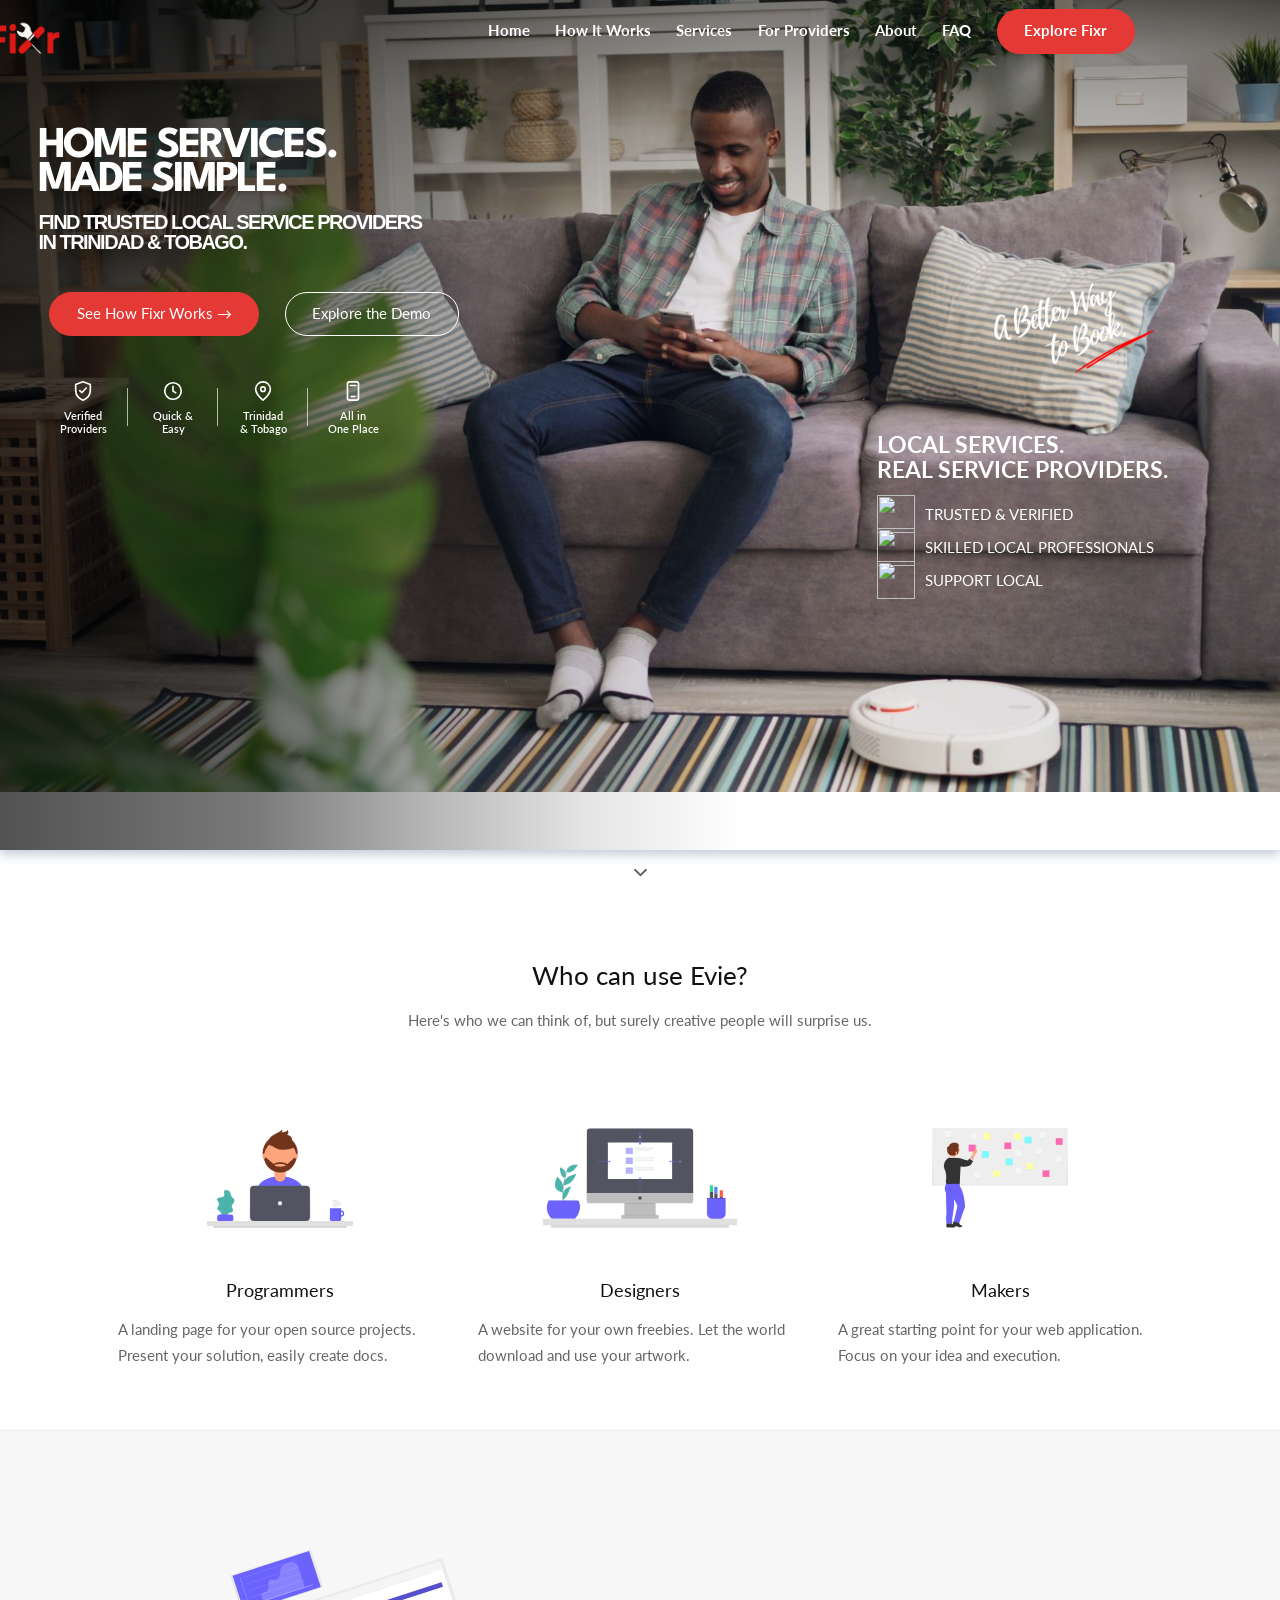
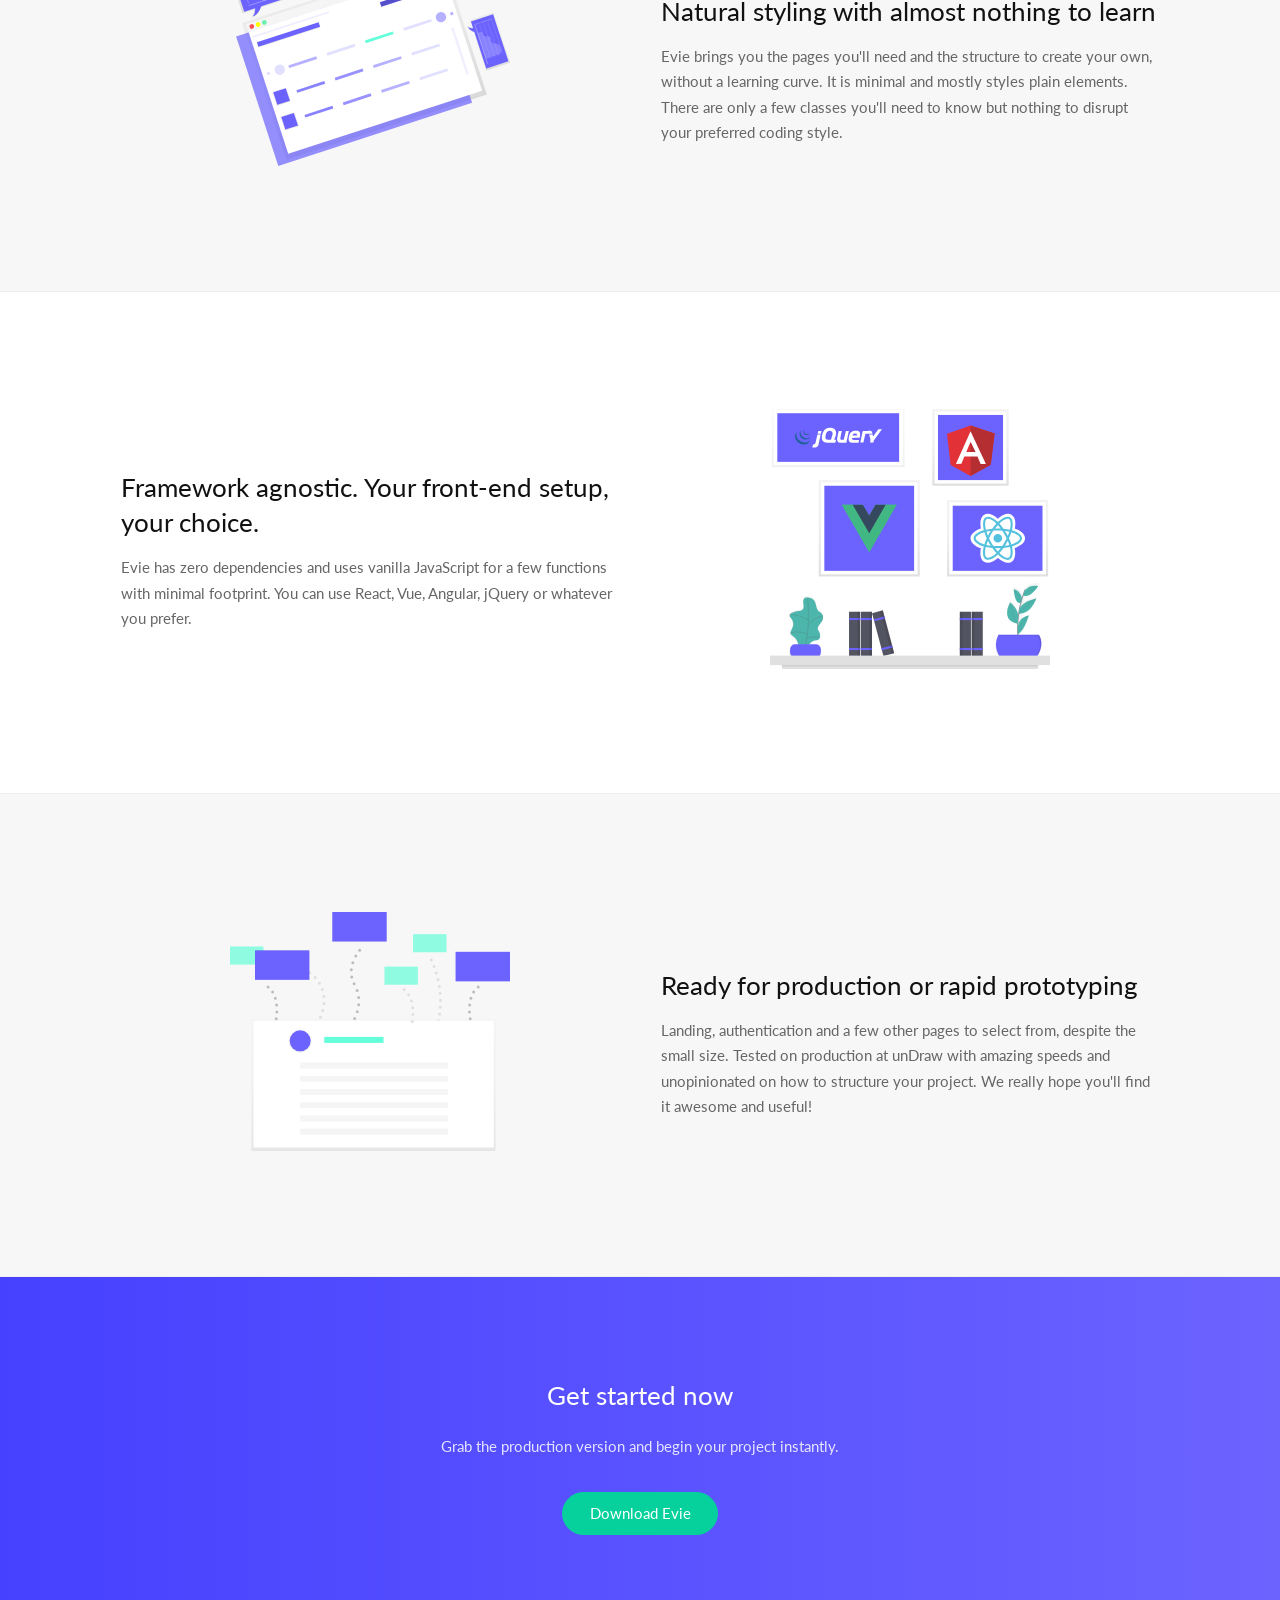
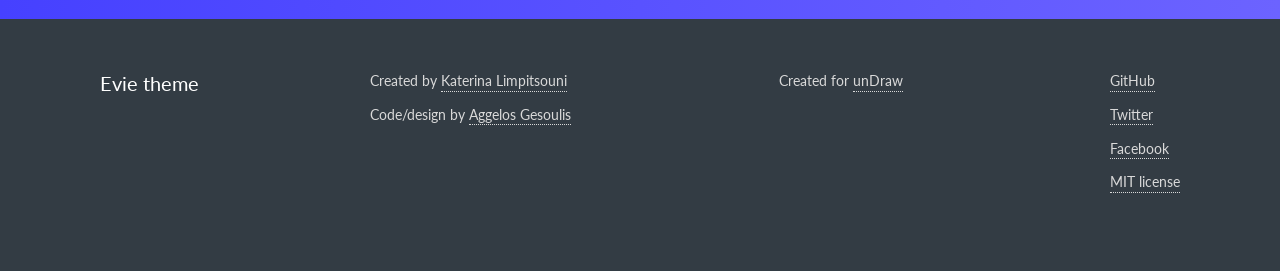
==== commit 28b1a646: "checkpoint: complete Fixr desktop hero" ====
--- a/index.html
+++ b/index.html
@@ -39,7 +39,7 @@
 			<div class="container">
 				<div class="hero__content">
 					<div class="hero__content__inner" id='navConverter'>
-						<h1 class="hero__title">HOME SERVICES.<br>MADE SIMPLE.</h1>
+						<h1 class="hero__title">HOME SERVICES.<br><span class="fixr-title-second">MADE SIMPLE.</span></h1>
 						<p class="hero__text">FIND TRUSTED LOCAL SERVICE PROVIDERS<br>IN TRINIDAD &amp; TOBAGO.</p>
 						<a href="#how-it-works" class="button button__accent">See How Fixr Works →</a>
 						<a href="#demo" class="button hero__button">Explore the Demo</a>
--- a/css/style.min.css
+++ b/css/style.min.css
@@ -405,21 +405,38 @@
 }
 
 /* Fixr main hero heading - match Canva */
-.fixr-hero-left .hero__title {
+.hero__title {
   font-family: 'League Spartan', sans-serif !important;
-  font-size: 42px !important;
+  font-size: 44px !important;
   font-weight: 700 !important;
-  line-height: 0.95 !important;
-  letter-spacing: -0.5px !important;
+  line-height: 0.90 !important;
+  letter-spacing: -3px !important;
 }
 
 
 
 /* Fixr hero supporting text - match Canva */
-.fixr-hero-left .hero__text {
+.hero__text {
   font-family: 'Open Sans', sans-serif !important;
-  font-size: 22px !important;
+  font-size: 20px !important;
+  position: relative;
+  top: -6px;
+  margin-top: -12px !important;
   font-weight: 700 !important;
-  line-height: 1.15 !important;
+  line-height: 1 !important;
+  letter-spacing: -1.5px !important;
   opacity: 1 !important;
 }
+
+/* Move only MADE SIMPLE closer to HOME SERVICES */
+.fixr-title-second {
+  position: relative;
+  top: -6px;
+}
+
+
+/* Fixr hero primary CTA */
+.hero__content .button__accent {
+  background: #E53935 !important;
+  border-color: #E53935 !important;
+}
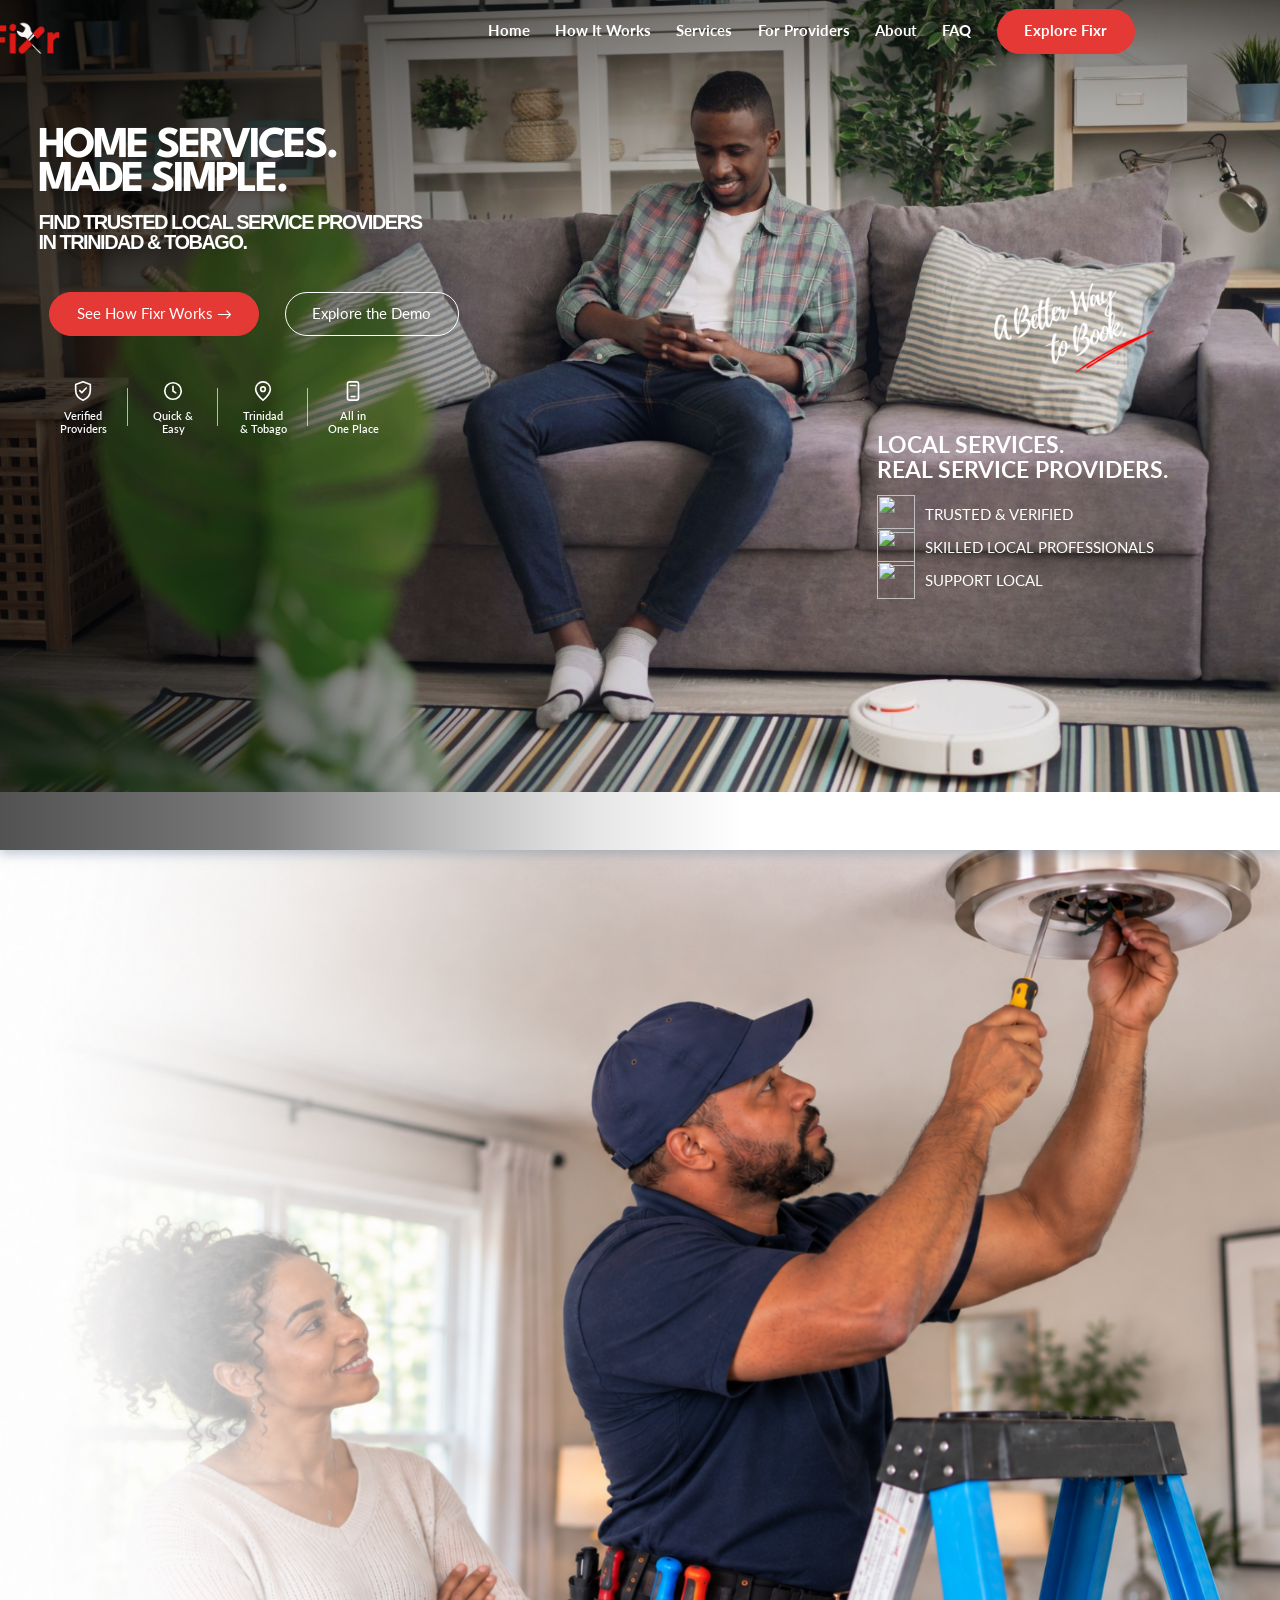
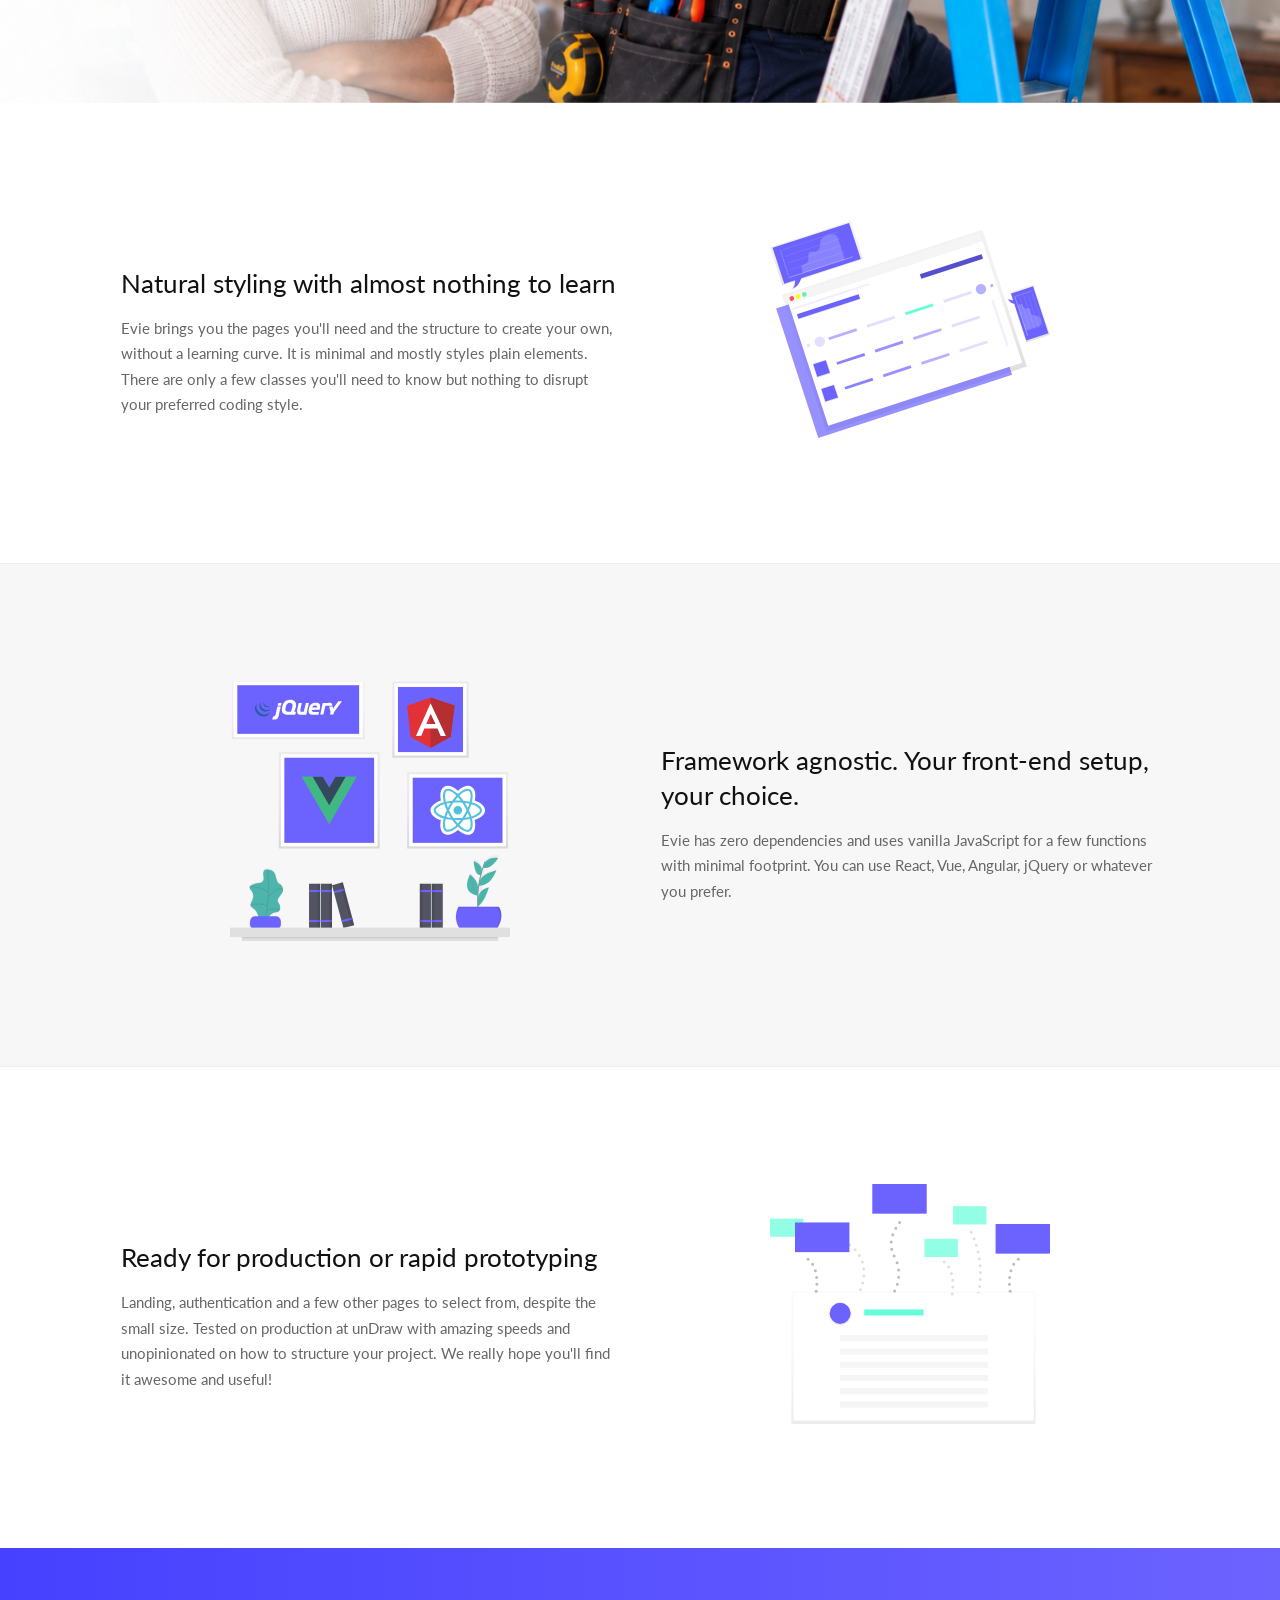
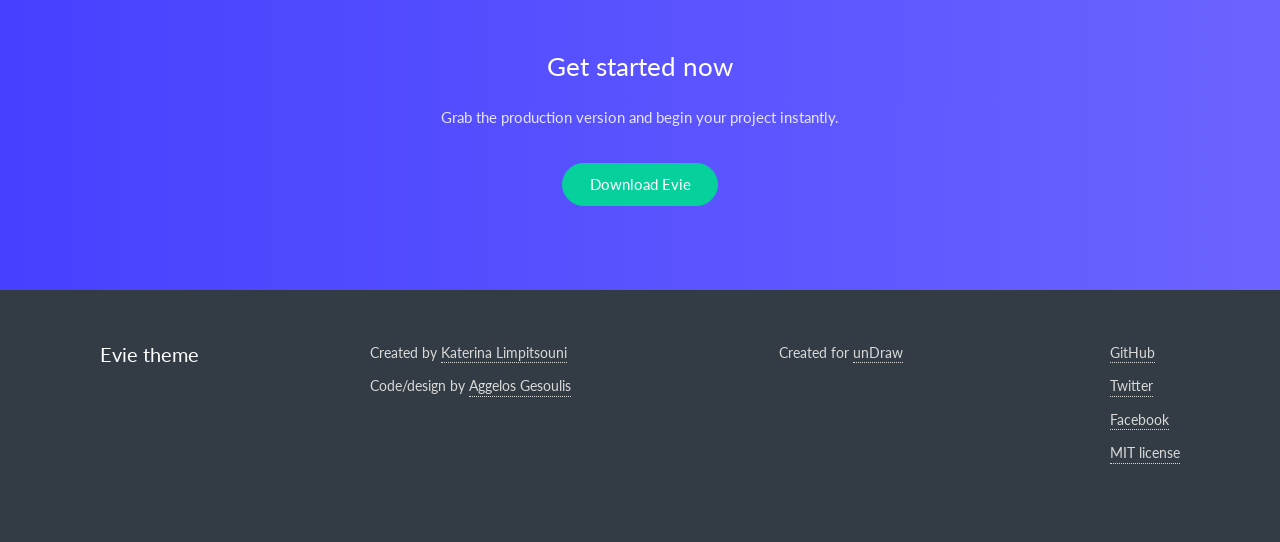
==== commit a605c71d: "fix: clean transition between hero and section two" ====
--- a/index.html
+++ b/index.html
@@ -106,41 +106,10 @@
 			</div>
 		</div>
 	</div>
-	<div class="hero__sub">
-		<span id="scrollToNext" class="scroll">
-			<svg version="1.1" xmlns="http://www.w3.org/2000/svg" xmlns:xlink="http://www.w3.org/1999/xlink" x="0px" y="0px" class='hero__sub__down' fill="currentColor" width="512px" height="512px" viewBox="0 0 512 512" style="enable-background:new 0 0 512 512;" xml:space="preserve"><path d="M256,298.3L256,298.3L256,298.3l174.2-167.2c4.3-4.2,11.4-4.1,15.8,0.2l30.6,29.9c4.4,4.3,4.5,11.3,0.2,15.5L264.1,380.9c-2.2,2.2-5.2,3.2-8.1,3c-3,0.1-5.9-0.9-8.1-3L35.2,176.7c-4.3-4.2-4.2-11.2,0.2-15.5L66,131.3c4.4-4.3,11.5-4.4,15.8-0.2L256,298.3z"/></svg>
-		</span>
-	</div>
 	<!-- Steps -->
 	<div class="steps landing__section">
-		<div class="container">
-			<h2>Who can use Evie?</h2>
-			<p>Here's who we can think of, but surely creative people will surprise us.</p>
-		</div>
-		<div class="container">
-			<div class="steps__inner">
-				<div class="step">
-					<div class="step__media">
-						<img src="./images/undraw_designer.svg" class="step__image">
-					</div>
-					<h4>Programmers</h4>
-					<p class="step__text">A landing page for your open source projects. Present your solution, easily create docs.</p>
-				</div>
-				<div class="step">
-					<div class="step__media">
-						<img src="./images/undraw_responsive.svg" class="step__image">
-					</div>
-					<h4>Designers</h4>
-					<p class="step__text">A website for your own freebies. Let the world download and use your artwork.</p>
-				</div>
-				<div class="step">
-					<div class="step__media">
-						<img src="./images/undraw_creation.svg" class="step__image">
-					</div>
-					<h4>Makers</h4>
-					<p class="step__text">A great starting point for your web application. Focus on your idea and execution.</p>
-				</div>
-			</div>
+		<div class="steps__inner">
+			<img src="./images/fixr-section2-homeowner.png" alt="Homeowner with local service provider" class="fixr-section2-image">
 		</div>
 	</div>
 	<!-- Expanded sections -->
--- a/css/style.min.css
+++ b/css/style.min.css
@@ -440,3 +440,17 @@
   background: #E53935 !important;
   border-color: #E53935 !important;
 }
+
+/* Fixr Section 2 full-width */
+.steps.landing__section{padding:0!important;margin:0!important}
+
+/* Fixr Section 2 — remove Evie section divider borders */
+.steps.landing__section {
+  border-top: 0 !important;
+  border-bottom: 0 !important;
+}
+
+/* Fixr Section 2 — remove Evie alternating section background */
+.steps.landing__section {
+  background-color: transparent !important;
+}
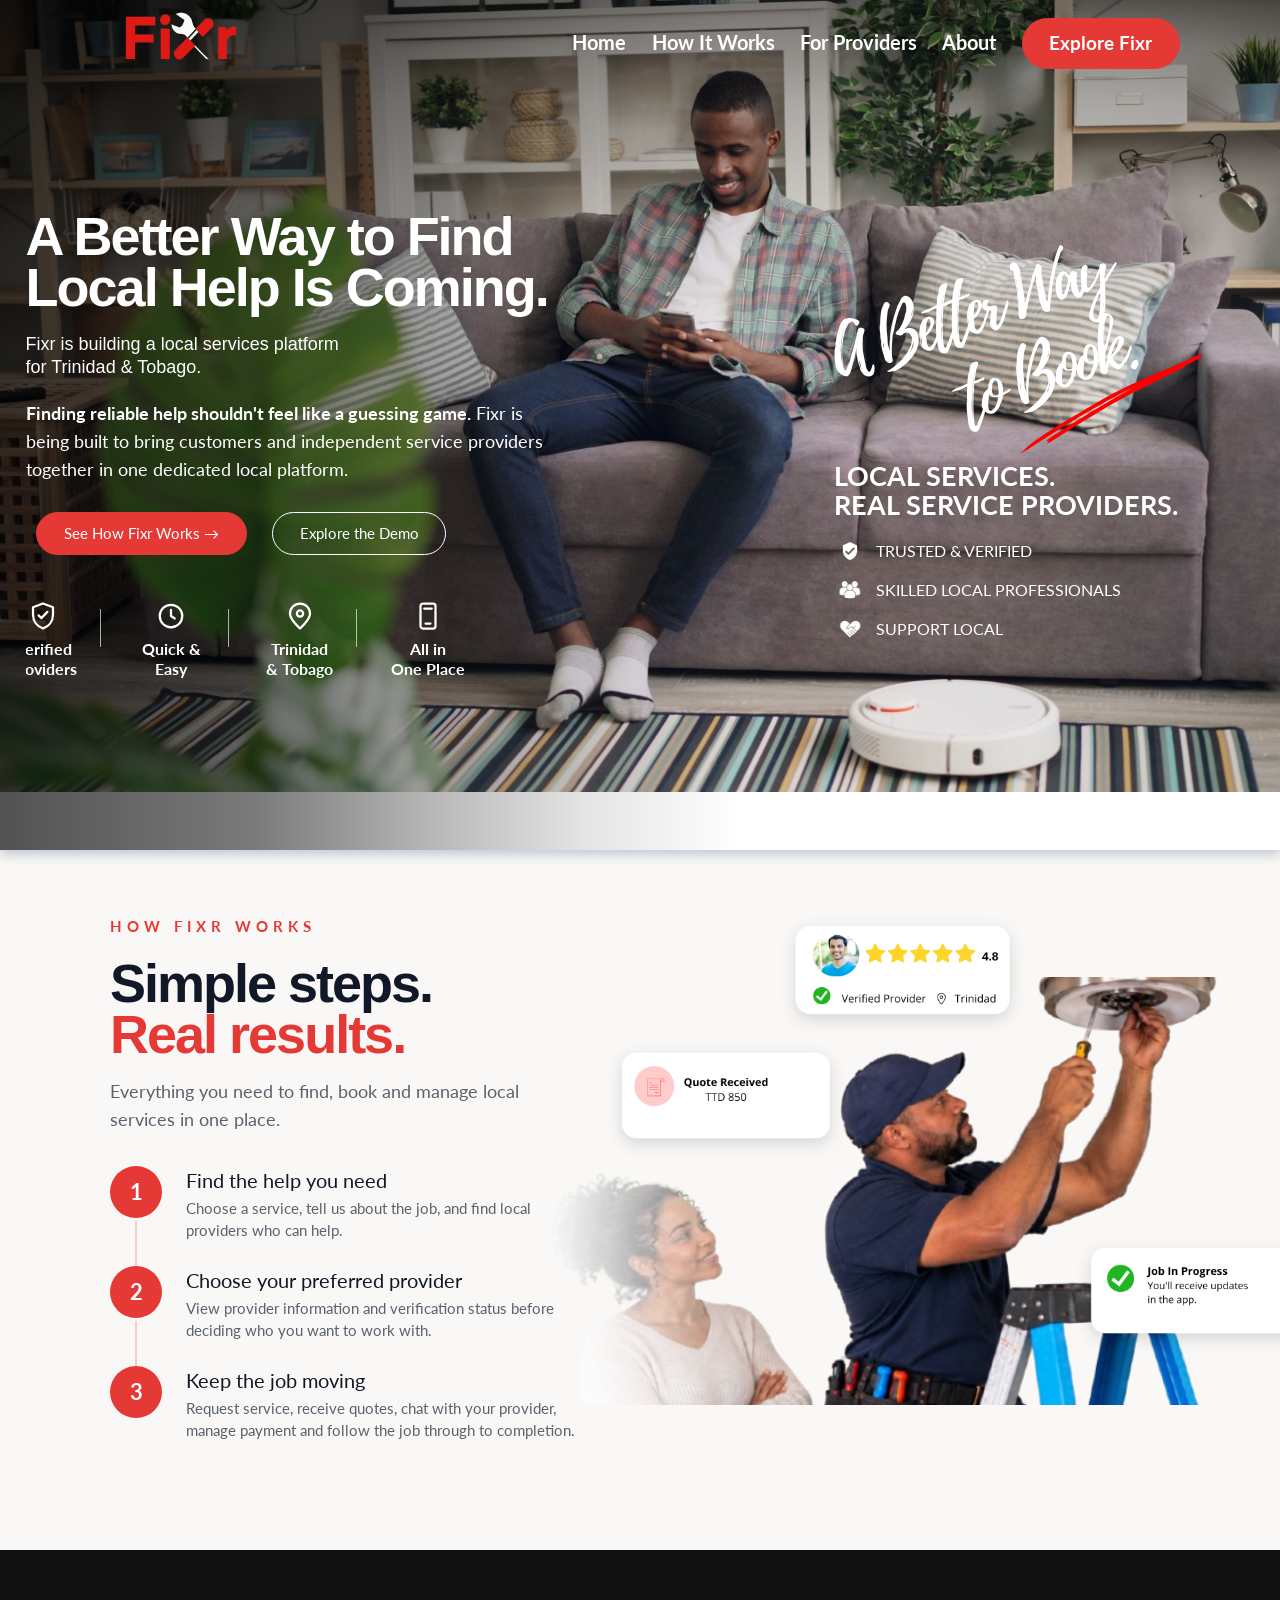
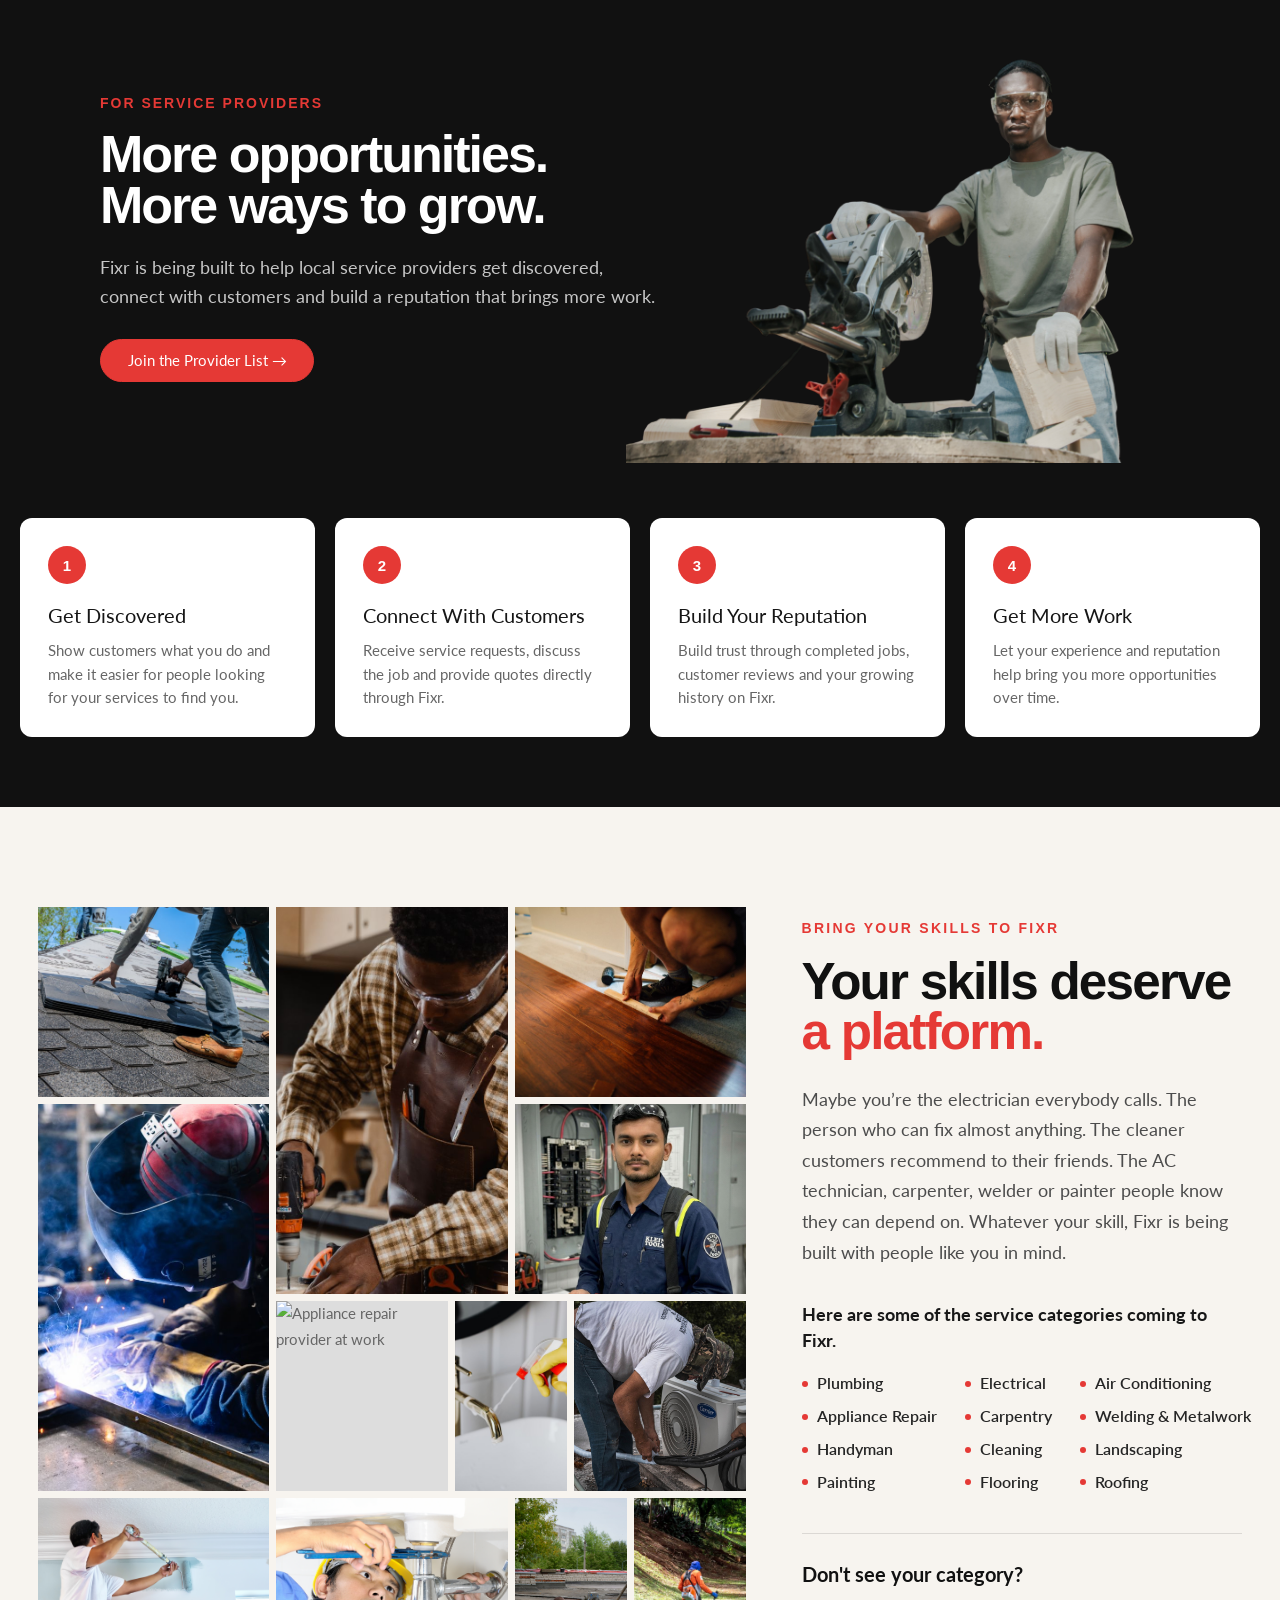
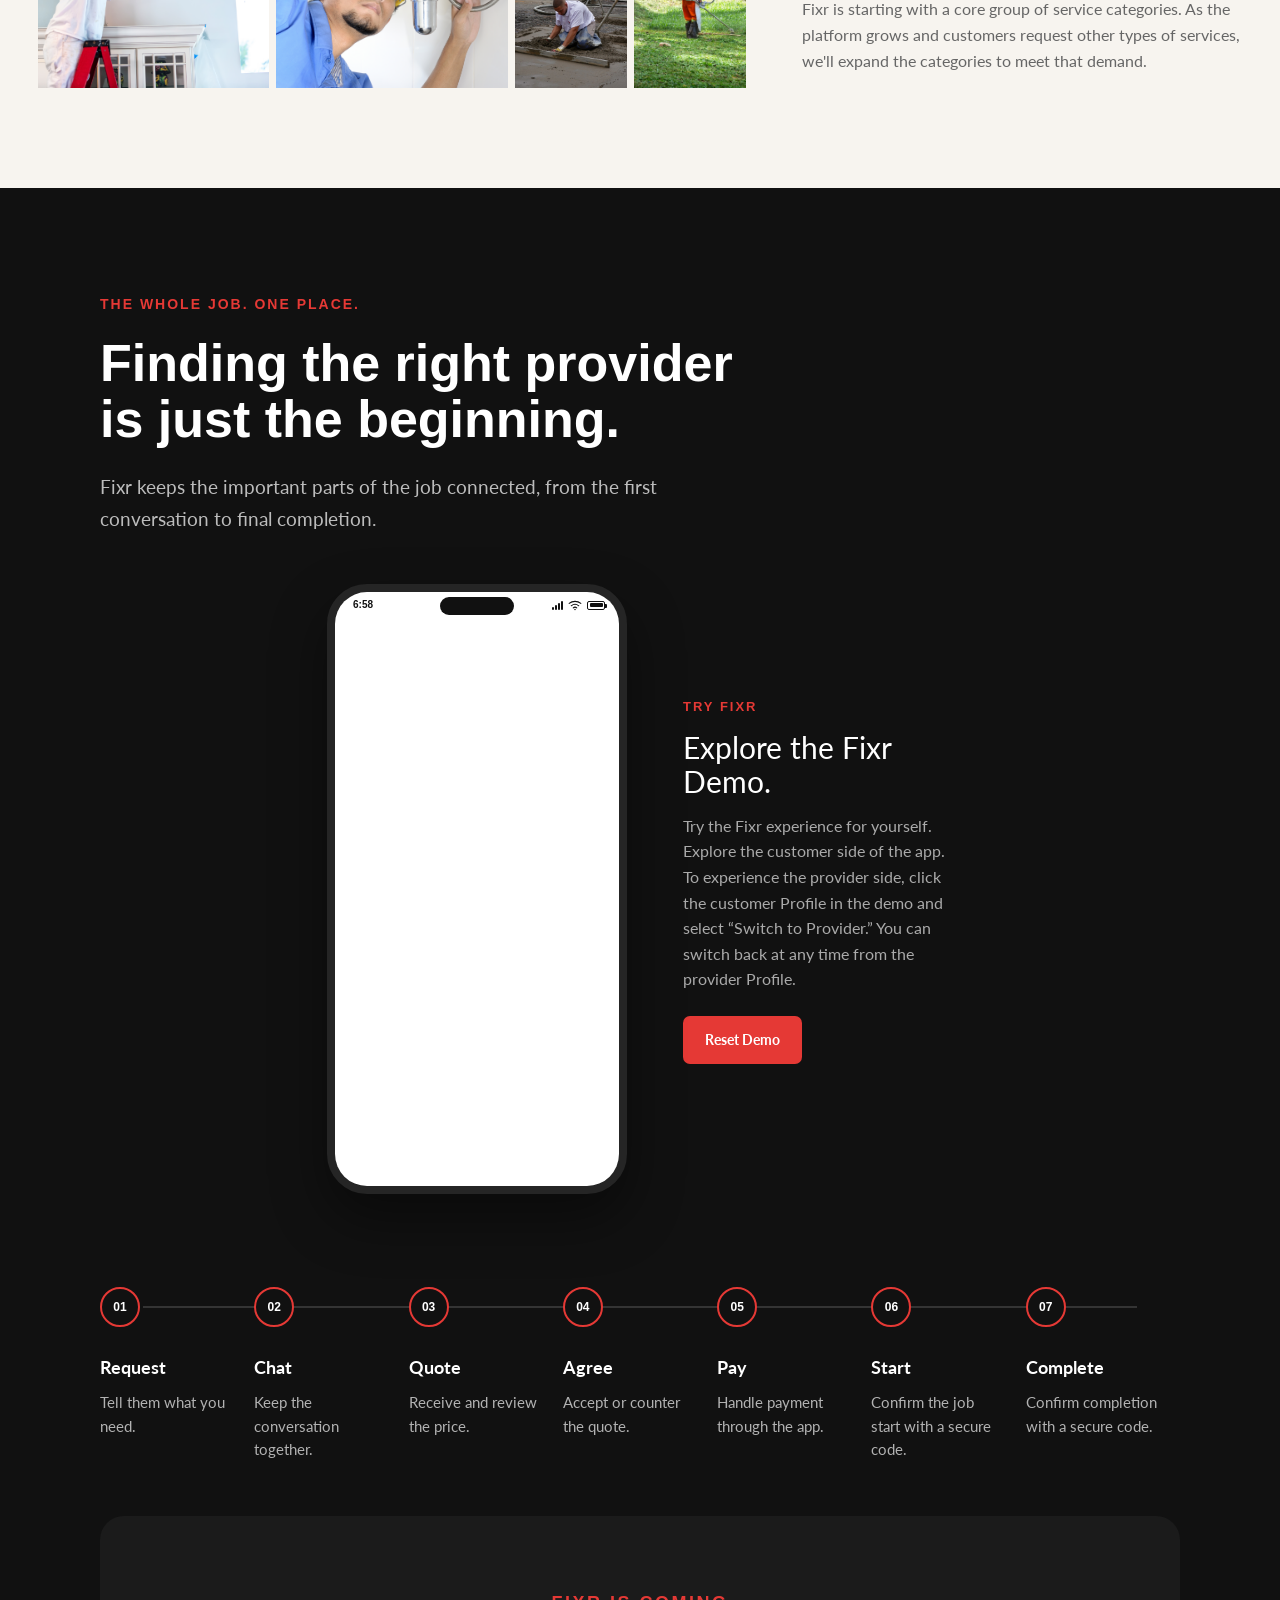
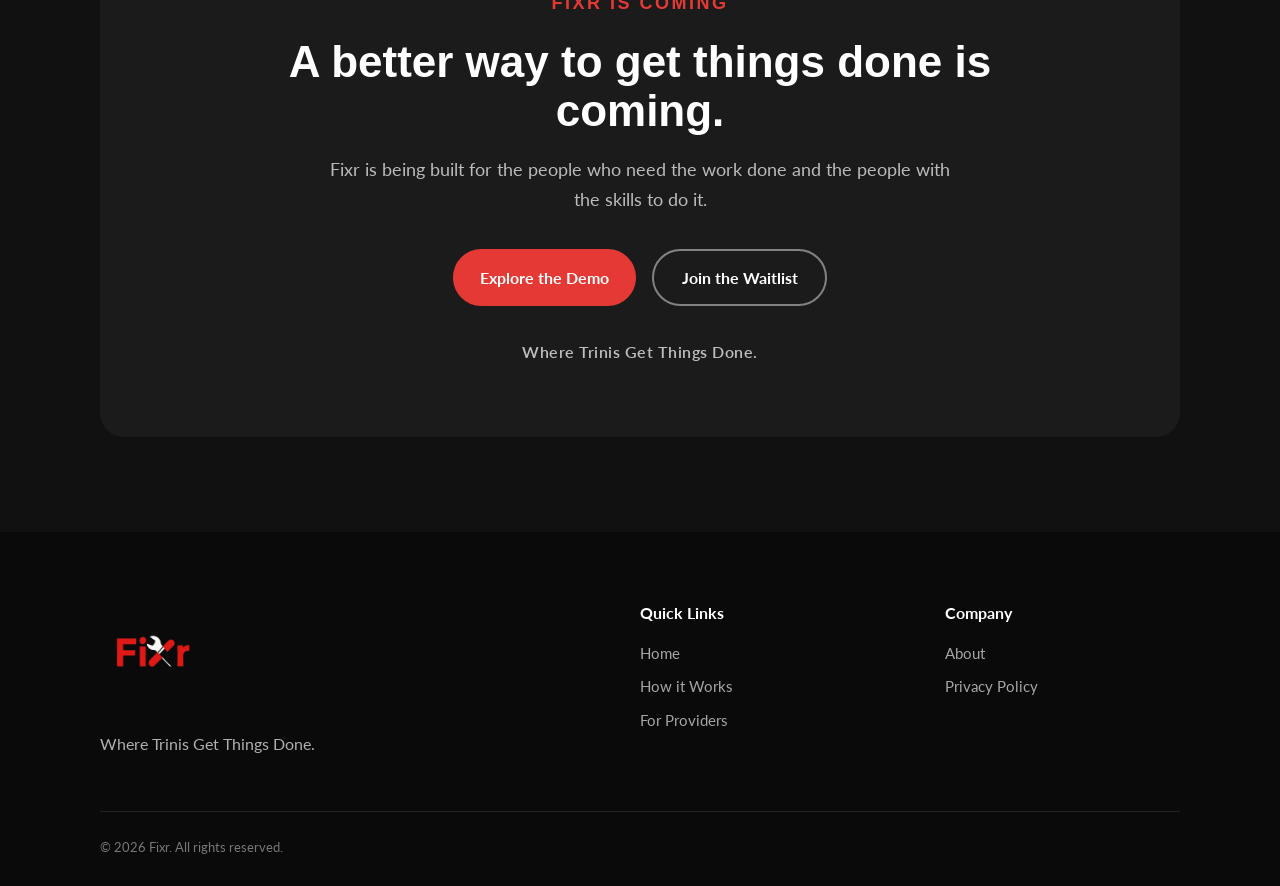
==== commit 29d80266: "feat: complete Fixr pre-launch landing page" ====
--- a/index.html
+++ b/index.html
@@ -6,8 +6,10 @@
 	<title>Evie by unDraw</title>
 	<!-- Don't forget to add your metadata here -->
 	<link rel='stylesheet' href='css/style.min.css' />
+	<style>
+	</style>
 </head>
-<body>
+<body id="top">
 	<!-- Hero(extended) navbar -->
 	<div class="navbar navbar--extended">
 		<nav class="nav__mobile"></nav>
@@ -20,10 +22,10 @@
 					<ul>
 						<li><a href="#">Home</a></li>
 						<li><a href="#how-it-works">How It Works</a></li>
-						<li><a href="#services">Services</a></li>
-						<li><a href="#providers">For Providers</a></li>
-						<li><a href="#about">About</a></li>
-						<li><a href="#faq">FAQ</a></li>
+						
+						<li><a href="#for-providers">For Providers</a></li>
+						<li><a href="about.html">About</a></li>
+						
 						<li><a href="#demo" class="button button__accent">Explore Fixr</a></li>
 					</ul>
 				</nav>
@@ -39,8 +41,15 @@
 			<div class="container">
 				<div class="hero__content">
 					<div class="hero__content__inner" id='navConverter'>
-						<h1 class="hero__title">HOME SERVICES.<br><span class="fixr-title-second">MADE SIMPLE.</span></h1>
-						<p class="hero__text">FIND TRUSTED LOCAL SERVICE PROVIDERS<br>IN TRINIDAD &amp; TOBAGO.</p>
+						<h1 class="hero__title">A Better Way to Find<br><span class="fixr-title-second">Local Help Is Coming.</span></h1>
+						<p class="hero__text">Fixr is building a local services platform<br>for Trinidad &amp; Tobago.</p>
+
+						<p class="fixr-hero-intro">
+							<strong>Finding reliable help shouldn't feel like a guessing game.</strong>
+							Fixr is being built to bring customers and independent service providers
+							together in one dedicated local platform.
+						</p>
+
 						<a href="#how-it-works" class="button button__accent">See How Fixr Works →</a>
 						<a href="#demo" class="button hero__button">Explore the Demo</a>
 
@@ -107,96 +116,589 @@
 		</div>
 	</div>
 	<!-- Steps -->
-	<div class="steps landing__section">
-		<div class="steps__inner">
-			<img src="./images/fixr-section2-homeowner.png" alt="Homeowner with local service provider" class="fixr-section2-image">
+<section class="fixr-how landing__section" id="how-it-works">
+    <div class="container">
+        <div class="fixr-how__inner">
+
+            <div class="fixr-how__content">
+                <p class="fixr-how__eyebrow">HOW FIXR WORKS</p>
+
+                <h2 class="fixr-how__title">
+                    Simple steps.<br>
+                    <span>Real results.</span>
+                </h2>
+
+                <p class="fixr-how__intro">
+                    Everything you need to find, book and manage local services in one place.
+                </p>
+
+                <div class="fixr-how__steps">
+
+                    <div class="fixr-how__step">
+                        <div class="fixr-how__number">1</div>
+                        <div>
+                            <h3>Find the help you need</h3>
+                            <p>Choose a service, tell us about the job, and find local providers who can help.</p>
+                        </div>
+                    </div>
+
+                    <div class="fixr-how__step">
+                        <div class="fixr-how__number">2</div>
+                        <div>
+                            <h3>Choose your preferred provider</h3>
+                            <p>View provider information and verification status before deciding who you want to work with.</p>
+                        </div>
+                    </div>
+
+                    <div class="fixr-how__step">
+                        <div class="fixr-how__number">3</div>
+                        <div>
+                            <h3>Keep the job moving</h3>
+                            <p>Request service, receive quotes, chat with your provider, manage payment and follow the job through to completion.</p>
+                        </div>
+                    </div>
+
+                </div>
+            </div>
+
+			<div class="fixr-how__visual">
+				<div class="fixr-how__people-frame">
+					<img
+						src="./images/fixr-section2-cutout.png"
+						alt="Homeowner with local service provider"
+						class="fixr-how__people"
+					>
+
+					<img src="./images/fixr-job-progress.png"
+						 alt="Job in progress"
+						 class="fixr-how__progress-card">
+
+					<img src="./images/fixr-quote-received.png"
+						 alt="Quote received"
+						 class="fixr-how__quote-card">
+
+					<img src="./images/fixr-verified-provider.png"
+						 alt="Verified provider"
+						 class="fixr-how__verified-card">
+				</div>
+            </div>
+
+        </div>
+    </div>
+</section>
+
+<!-- Fixr Section 3 — Service Providers -->
+<section class="fixr-providers landing__section" id="for-providers">
+    <div class="container">
+
+        <div class="fixr-providers__intro">
+            <div class="fixr-providers__content">
+                <p class="fixr-providers__eyebrow">FOR SERVICE PROVIDERS</p>
+
+                <h2 class="fixr-providers__title">
+                    More opportunities.<br>
+                    <span>More ways to grow.</span>
+                </h2>
+
+                <p class="fixr-providers__text">
+                    Fixr is being built to help local service providers get discovered,
+                    connect with customers and build a reputation that brings more work.
+                </p>
+
+                <a href="#" class="button button__accent fixr-providers__cta">
+                    Join the Provider List →
+                </a>
+            </div>
+
+            <div class="fixr-providers__visual">
+                <div class="fixr-providers__worker-wrap">
+                    <img
+                        src="./images/fixr-provider-woodworker.png"
+                        alt="Local service provider working"
+                        class="fixr-providers__worker"
+                    >
+                </div>
+
+            </div>
+        </div>
+
+        <div class="fixr-providers__benefits">
+
+            <div class="fixr-providers__benefit">
+                <div class="fixr-providers__number">1</div>
+                <h3>Get Discovered</h3>
+                <p>
+                    Show customers what you do and make it easier for people
+                    looking for your services to find you.
+                </p>
+            </div>
+
+            <div class="fixr-providers__benefit">
+                <div class="fixr-providers__number">2</div>
+                <h3>Connect With Customers</h3>
+                <p>
+                    Receive service requests, discuss the job and provide
+                    quotes directly through Fixr.
+                </p>
+            </div>
+
+            <div class="fixr-providers__benefit">
+                <div class="fixr-providers__number">3</div>
+                <h3>Build Your Reputation</h3>
+                <p>
+                    Build trust through completed jobs, customer reviews
+                    and your growing history on Fixr.
+                </p>
+            </div>
+
+            <div class="fixr-providers__benefit">
+                <div class="fixr-providers__number">4</div>
+                <h3>Get More Work</h3>
+                <p>
+                    Let your experience and reputation help bring you more
+                    opportunities over time.
+                </p>
+            </div>
+
+        </div>
+
+    </div>
+</section>
+
+<!-- Fixr Section 4: Skills & Service Categories -->
+<section class="fixr-skills">
+    <div class="fixr-skills__inner">
+
+        <div class="fixr-skills__collage" aria-label="Local service providers at work">
+            <div class="fixr-skills__photo fixr-skills__photo--welding">
+                <img src="./images/provider-welding.jpg" alt="Welder at work">
+            </div>
+
+            <div class="fixr-skills__photo fixr-skills__photo--carpentry">
+                <img src="./images/provider-carpentry.jpg" alt="Carpenter at work">
+            </div>
+
+            <div class="fixr-skills__photo fixr-skills__photo--painting">
+                <img src="./images/provider-painting.png" alt="Painter at work">
+            </div>
+
+            <div class="fixr-skills__photo fixr-skills__photo--appliance">
+                <img src="./images/provider-appliance.png" alt="Appliance repair provider at work">
+            </div>
+
+            <div class="fixr-skills__photo fixr-skills__photo--ac">
+                <img src="./images/provider-ac.jpg" alt="Air conditioning technician at work">
+            </div>
+
+            <div class="fixr-skills__photo fixr-skills__photo--roofing">
+                <img src="./images/provider-roofing.jpg" alt="Roofer at work">
+            </div>
+
+            <div class="fixr-skills__photo fixr-skills__photo--flooring">
+                <img src="./images/provider-flooring.jpg" alt="Flooring installer at work">
+            </div>
+
+            <div class="fixr-skills__photo fixr-skills__photo--plumbing">
+                <img src="./images/provider-plumbing.png" alt="Plumber at work">
+            </div>
+
+            <div class="fixr-skills__photo fixr-skills__photo--electrical">
+                <img src="./images/provider-electrical.jpg" alt="Electrician at work">
+            </div>
+
+            <div class="fixr-skills__photo fixr-skills__photo--cleaning">
+                <img src="./images/provider-cleaning.jpg" alt="Cleaner at work">
+            </div>
+
+            <div class="fixr-skills__photo fixr-skills__photo--landscaping">
+                <img src="./images/provider-landscaping.jpg" alt="Landscaper at work">
+            </div>
+
+            <div class="fixr-skills__photo fixr-skills__photo--handyman">
+                <img src="./images/provider-handyman.jpg" alt="Handyman at work">
+            </div>
+        </div>
+
+        <div class="fixr-skills__content">
+            <div class="fixr-skills__eyebrow">BRING YOUR SKILLS TO FIXR</div>
+
+            <h2 class="fixr-skills__title">
+                Your skills deserve<br>
+                <span>a platform.</span>
+            </h2>
+
+            <p class="fixr-skills__intro">
+                Maybe you’re the electrician everybody calls. The person who can
+                fix almost anything. The cleaner customers recommend to their
+                friends. The AC technician, carpenter, welder or painter people
+                know they can depend on. Whatever your skill, Fixr is being built
+                with people like you in mind.
+            </p>
+
+            <p class="fixr-skills__lead">
+                Here are some of the service categories coming to Fixr.
+            </p>
+
+            <div class="fixr-skills__categories">
+                <span>Plumbing</span>
+                <span>Electrical</span>
+                <span>Air Conditioning</span>
+                <span>Appliance Repair</span>
+                <span>Carpentry</span>
+                <span>Welding &amp; Metalwork</span>
+                <span>Handyman</span>
+                <span>Cleaning</span>
+                <span>Landscaping</span>
+                <span>Painting</span>
+                <span>Flooring</span>
+                <span>Roofing</span>
+            </div>
+
+            <div class="fixr-skills__expansion">
+                <h3>Don't see your category?</h3>
+                <p>
+                    Fixr is starting with a core group of service categories.
+                    As the platform grows and customers request other types of
+                    services, we'll expand the categories to meet that demand.
+                </p>
+            </div>
+        </div>
+
+    </div>
+</section>
+
+	<!-- Fixr Job Journey -->
+	<section class="fixr-journey">
+		<div class="container">
+
+			<div class="fixr-journey__intro">
+				<span class="fixr-journey__eyebrow">THE WHOLE JOB. ONE PLACE.</span>
+				<h2>Finding the right provider<br>is just the beginning.</h2>
+				<p>
+					Fixr keeps the important parts of the job connected,
+					from the first conversation to final completion.
+				</p>
+			</div>
+
+			<div class="fixr-journey__demo">
+				<div class="fixr-demo-phone">
+					<div class="fixr-phone-statusbar" aria-hidden="true">
+						<span class="fixr-phone-time" id="fixrPhoneTime">9:41</span>
+
+						<div class="fixr-phone-island"></div>
+
+						<div class="fixr-phone-status-icons">
+							<span class="fixr-phone-signal">
+								<i></i><i></i><i></i><i></i>
+							</span>
+
+							<span class="fixr-phone-wifi">
+								<svg viewBox="0 0 24 18">
+									<path d="M2 5.5C7.7.7 16.3.7 22 5.5"/>
+									<path d="M5.5 9.5c3.7-3 9.3-3 13 0"/>
+									<path d="M9 13c1.8-1.4 4.2-1.4 6 0"/>
+									<circle cx="12" cy="16" r="1.3"/>
+								</svg>
+							</span>
+
+							<span class="fixr-phone-battery">
+								<i></i>
+							</span>
+						</div>
+					</div>
+
+					<iframe
+						id="fixr-demo-frame"
+						src="https://fixr-demo.onrender.com/home?demo=true"
+						title="Interactive Fixr Demo"
+					></iframe>
+				</div>
+
+				<div class="fixr-demo-side">
+					<span class="fixr-demo-side__eyebrow">TRY FIXR</span>
+					<h3>Explore the Fixr Demo.</h3>
+					<p>Try the Fixr experience for yourself. Explore the customer side of the app. To experience the provider side, click the customer Profile in the demo and select “Switch to Provider.” You can switch back at any time from the provider Profile.</p>
+
+					<button type="button" id="fixr-demo-reset">
+						Reset Demo
+					</button>
+				</div>
+			</div>
+
+			<div class="fixr-journey__steps">
+				<div class="fixr-journey__step">
+					<span>01</span>
+					<strong>Request</strong>
+					<p>Tell them what you need.</p>
+				</div>
+
+				<div class="fixr-journey__step">
+					<span>02</span>
+					<strong>Chat</strong>
+					<p>Keep the conversation together.</p>
+				</div>
+
+				<div class="fixr-journey__step">
+					<span>03</span>
+					<strong>Quote</strong>
+					<p>Receive and review the price.</p>
+				</div>
+
+				<div class="fixr-journey__step">
+					<span>04</span>
+					<strong>Agree</strong>
+					<p>Accept or counter the quote.</p>
+				</div>
+
+				<div class="fixr-journey__step">
+					<span>05</span>
+					<strong>Pay</strong>
+					<p>Handle payment through the app.</p>
+				</div>
+
+				<div class="fixr-journey__step">
+					<span>06</span>
+					<strong>Start</strong>
+					<p>Confirm the job start with a secure code.</p>
+				</div>
+
+				<div class="fixr-journey__step">
+					<span>07</span>
+					<strong>Complete</strong>
+					<p>Confirm completion with a secure code.</p>
+				</div>
+			</div>
+
+			<div class="fixr-final-cta">
+				<div class="fixr-final-cta__content">
+					<span class="fixr-final-cta__eyebrow">FIXR IS COMING</span>
+
+					<h2>A better way to get things done is coming.</h2>
+
+					<p>
+						Fixr is being built for the people who need the work done
+						and the people with the skills to do it.
+					</p>
+
+					<div class="fixr-final-cta__actions">
+						<a href="#" class="fixr-final-cta__primary">Explore the Demo</a>
+						<a href="#fixr-waitlist" class="fixr-final-cta__secondary" id="openFixrWaitlist">Join the Waitlist</a>
+					</div>
+
+					<div class="fixr-final-cta__tagline">
+						Where Trinis Get Things Done.
+					</div>
+				</div>
+			</div>
+
+		</div>
+	</section>
+	<!-- Footer -->
+	<!-- Fixr Footer -->
+<footer class="fixr-footer">
+  <div class="container">
+    <div class="fixr-footer__main">
+
+      <div class="fixr-footer__brand">
+        <a href="#top" class="fixr-footer__logo" aria-label="Fixr home">
+          <img src="images/fixr-logo.png" alt="Fixr">
+        </a>
+        <p>Where Trinis Get Things Done.</p>
+      </div>
+
+      <div class="fixr-footer__group">
+        <h3>Quick Links</h3>
+        <a href="#top">Home</a>
+        <a href="#how-it-works">How it Works</a>
+        <a href="#for-providers">For Providers</a>
+      </div>
+
+      <div class="fixr-footer__group">
+        <h3>Company</h3>
+        <a href="about.html">About</a>
+        <a href="privacy.html">Privacy Policy</a>
+      </div>
+
+    </div>
+
+    <div class="fixr-footer__bottom">
+      <p>&copy; 2026 Fixr. All rights reserved.</p>
+    </div>
+  </div>
+</footer>
 		</div>
 	</div>
-	<!-- Expanded sections -->
-	<div class="expanded landing__section">
-		<div class="container">
-			<div class="expanded__inner">
-				<div class="expanded__media">
-					<img src="./images/undraw_browser.svg" class="expanded__image">
-				</div>
-				<div class="expanded__content">
-					<h2 class="expanded__title">Natural styling with almost nothing to learn</h2>
-					<p class="expanded__text">Evie brings you the pages you'll need and the structure to create your own, without a learning curve. It is minimal and mostly styles plain elements. There are only a few classes you'll need to know but nothing to disrupt your preferred coding style.</p>
-				</div>
-			</div>
-		</div>
+
+<!-- Fixr Waitlist Modal -->
+<div class="fixr-waitlist" id="fixr-waitlist" aria-hidden="true">
+	<div class="fixr-waitlist__backdrop"></div>
+
+	<div class="fixr-waitlist__dialog" role="dialog" aria-modal="true" aria-labelledby="fixr-waitlist-title">
+
+		<button class="fixr-waitlist__close" type="button" aria-label="Close waitlist">
+			&times;
+		</button>
+
+		<span class="fixr-waitlist__eyebrow">FIXR IS COMING</span>
+
+		<h2 id="fixr-waitlist-title">Join the Fixr Waitlist</h2>
+
+		<p class="fixr-waitlist__intro">
+			Be among the first to know when Fixr launches.
+		</p>
+
+		<form class="fixr-waitlist__form" id="fixrWaitlistForm">
+
+			<fieldset class="fixr-waitlist__audience">
+				<legend>I'm joining the waitlist as a:</legend>
+
+				<label>
+					<input type="radio" name="audience" value="customer" required>
+					<span>Customer</span>
+				</label>
+
+				<label>
+					<input type="radio" name="audience" value="provider" required>
+					<span>Service Provider</span>
+				</label>
+			</fieldset>
+
+			<label class="fixr-waitlist__field">
+				<span>Name <small>(optional)</small></span>
+				<input type="text" name="name" autocomplete="name">
+			</label>
+
+			<label class="fixr-waitlist__field">
+				<span>Email address</span>
+				<input type="email" name="email" autocomplete="email" required>
+			</label>
+
+			<button type="submit" class="fixr-waitlist__submit">
+				Join the Waitlist
+			</button>
+
+		</form>
 	</div>
-	<div class="expanded landing__section">
-		<div class="container">
-			<div class="expanded__inner">
-				<div class="expanded__media">
-					<img src="./images/undraw_frameworks.svg" class="expanded__image">
-				</div>
-				<div class="expanded__content">
-					<h2 class="expanded__title">Framework agnostic. Your front-end setup, your choice.</h2>
-					<p class="expanded__text">Evie has zero dependencies and uses vanilla JavaScript for a few functions with minimal footprint. You can use React, Vue, Angular, jQuery or whatever you prefer.</p>
-				</div>
-			</div>
-		</div>
-	</div>
-	<div class="expanded landing__section">
-		<div class="container">
-			<div class="expanded__inner">
-				<div class="expanded__media">
-					<img src="./images/together.svg" class="expanded__image">
-				</div>
-				<div class="expanded__content">
-					<h2 class="expanded__title">Ready for production or rapid prototyping</h2>
-					<p class="expanded__text">Landing, authentication and a few other pages to select from, despite the small size. Tested on production at unDraw with amazing speeds and unopinionated on how to structure your project. We really hope you'll find it awesome and useful!</p>
-				</div>
-			</div>
-		</div>
-	</div>
-	<!-- Call To Action -->
-	<div class="cta cta--reverse">
-		<div class="container">
-			<div class="cta__inner">
-				<h2 class="cta__title">Get started now</h2>
-				<p class="cta__sub cta__sub--center">Grab the production version and begin your project instantly.</p>
-				<a href="#" class="button button__accent">Download Evie</a>
-			</div>
-		</div>
-	</div>
-	<!-- Footer -->
-	<div class="footer footer--dark">
-		<div class="container">
-			<div class="footer__inner">
-				<a href="index.html" class="footer__textLogo">Evie theme</a>
-				<div class="footer__data">
-					<div class="footer__data__item">
-						<div class="footer__row">
-							Created by <a href="https://twitter.com/ninalimpi" target="_blank" class="footer__link">Katerina Limpitsouni</a>
-						</div>
-						<div class="footer__row">
-						Code/design by <a href="https://twitter.com/anges244" target="_blank" class="footer__link">Aggelos Gesoulis</a>
-						</div>
-					</div>
-					<div class="footer__data__item">
-						<div class="footer__row">Created for <a href="https://undraw.co" target="_blank" class="footer__link">unDraw</a>
-						</div>
-					</div>
-					<div class="footer__data__item">
-					<div class="footer__row">
-						<a href="https://github.com/anges244/evie" target="_blank" class="footer__link">GitHub</a>
-					</div>
-					<div class="footer__row">
-						<a href="https://twitter.com/undraw_co" target="_blank" class="footer__link">Twitter</a>
-					</div>
-					<div class="footer__row">
-						<a href="https://www.facebook.com/undraw.co/" target="_blank" class="footer__link">Facebook</a>
-					</div>
-					<div class="footer__row">
-						<a href="./additional.html" class="footer__link">MIT license</a>
-					</div>
-				</div>
-			</div>
-		</div>
-	</div>
+</div>
+
+
+<script>
+(function () {
+	const modal = document.getElementById('fixr-waitlist');
+	const openButton = document.getElementById('openFixrWaitlist');
+	const closeButton = modal.querySelector('.fixr-waitlist__close');
+	const backdrop = modal.querySelector('.fixr-waitlist__backdrop');
+
+	function openWaitlist(event) {
+		event.preventDefault();
+		modal.classList.add('is-open');
+		modal.setAttribute('aria-hidden', 'false');
+		document.body.classList.add('fixr-modal-open');
+	}
+
+	function closeWaitlist() {
+		modal.classList.remove('is-open');
+		modal.setAttribute('aria-hidden', 'true');
+		document.body.classList.remove('fixr-modal-open');
+	}
+
+	openButton.addEventListener('click', openWaitlist);
+	closeButton.addEventListener('click', closeWaitlist);
+	backdrop.addEventListener('click', closeWaitlist);
+
+	document.addEventListener('keydown', function (event) {
+		if (event.key === 'Escape' && modal.classList.contains('is-open')) {
+			closeWaitlist();
+		}
+	});
+
+	document.getElementById('fixrWaitlistForm').addEventListener('submit', async function (event) {
+		event.preventDefault();
+
+		const form = event.currentTarget;
+		const submitButton = form.querySelector('.fixr-waitlist__submit');
+		const audience = form.querySelector('input[name="audience"]:checked');
+		const name = form.querySelector('input[name="name"]').value.trim();
+		const email = form.querySelector('input[name="email"]').value.trim();
+
+		if (!audience) {
+			return;
+		}
+
+		const originalText = submitButton.textContent;
+		submitButton.disabled = true;
+		submitButton.textContent = 'Joining...';
+
+		try {
+			const response = await fetch('https://fixr-1wyh.onrender.com/waitlist', {
+				method: 'POST',
+				headers: {
+					'Content-Type': 'application/json'
+				},
+				body: JSON.stringify({
+					name: name || null,
+					email: email,
+					audience: audience.value
+				})
+			});
+
+			const data = await response.json();
+
+			if (!response.ok) {
+				throw new Error(data.detail || 'Unable to join the waitlist.');
+			}
+
+			form.innerHTML = `
+				<div class="fixr-waitlist__success">
+					<div class="fixr-waitlist__success-mark">✓</div>
+					<h3>You're on the list!</h3>
+					<p>${data.message}</p>
+				</div>
+			`;
+
+		} catch (error) {
+			alert(error.message || 'Something went wrong. Please try again.');
+			submitButton.disabled = false;
+			submitButton.textContent = originalText;
+		}
+	});
+})();
+</script>
+
+
+<script>
+(function () {
+    const frame = document.getElementById('fixr-demo-frame');
+    const resetButton = document.getElementById('fixr-demo-reset');
+    const demoUrl = 'https://fixr-demo.onrender.com/home?demo=true';
+
+    if (frame && resetButton) {
+        resetButton.addEventListener('click', function () {
+            frame.contentWindow.postMessage({ type: 'DEMO_RESET' }, '*');
+        });
+    }
+})();
+</script>
+
 <script src='js/app.min.js'></script>
+
+<script>
+(function () {
+  const clock = document.getElementById('fixrPhoneTime');
+  if (!clock) return;
+
+  function updateFixrPhoneTime() {
+    clock.textContent = new Date().toLocaleTimeString([], {
+      hour: 'numeric',
+      minute: '2-digit',
+      hour12: true
+    }).replace(/\s?[AP]M$/i, '');
+  }
+
+  updateFixrPhoneTime();
+  setInterval(updateFixrPhoneTime, 30000);
+})();
+</script>
+
 </body>
 </html>
--- a/css/style.min.css
+++ b/css/style.min.css
@@ -102,7 +102,7 @@
   }
 }
 /* Fixr desktop logo alignment */
-@media (min-width: 992px) {
+@media (min-width: 1400px) {
   .navbar__logo {
     transform: translateX(-130px);
   }
@@ -454,3 +454,2853 @@
 .steps.landing__section {
   background-color: transparent !important;
 }
+
+/* Fixr Section 2 image — always fill its section width */
+.fixr-section2-image {
+  display: block;
+  width: 100%;
+  height: auto;
+}
+
+/* FIXR SECTION 2 — HOW FIXR WORKS */
+.fixr-how {
+  background: #faf8f6 !important;
+  border: 0 !important;
+  padding: 70px 0 55px !important;
+  overflow: hidden;
+}
+
+.fixr-how__inner {
+  display: grid;
+  grid-template-columns: 44% 56%;
+  align-items: center;
+  min-height: 650px;
+}
+
+.fixr-how__content {
+  position: relative;
+  z-index: 2;
+  padding: 0 0 0 10px;
+}
+
+.fixr-how__eyebrow {
+  margin: 0 0 18px;
+  color: #E53935;
+  font-size: 15px;
+  font-weight: 700;
+  letter-spacing: 5px;
+}
+
+.fixr-how__title {
+  margin: 0 0 18px;
+  color: #111827;
+  font-size: 54px;
+  line-height: .95;
+  font-weight: 800;
+  letter-spacing: -2px;
+}
+
+.fixr-how__title span {
+  color: #E53935;
+}
+
+.fixr-how__intro {
+  max-width: 460px;
+  margin: 0 0 32px;
+  color: #59616d;
+  font-size: 18px;
+  line-height: 1.55;
+}
+
+.fixr-how__steps {
+  max-width: 500px;
+}
+
+.fixr-how__step {
+  position: relative;
+  display: grid;
+  grid-template-columns: 58px 1fr;
+  gap: 18px;
+  margin-bottom: 24px;
+}
+
+.fixr-how__number {
+  display: flex;
+  align-items: center;
+  justify-content: center;
+  width: 52px;
+  height: 52px;
+  border-radius: 50%;
+  background: #E53935;
+  color: #fff;
+  font-size: 22px;
+  font-weight: 700;
+}
+
+.fixr-how__step:not(:last-child)::after {
+  content: "";
+  position: absolute;
+  left: 25px;
+  top: 55px;
+  width: 2px;
+  height: calc(100% - 28px);
+  background: rgba(229,57,53,.22);
+}
+
+.fixr-how__step h3 {
+  margin: 2px 0 5px;
+  color: #111827;
+  font-size: 20px;
+  line-height: 1.2;
+}
+
+.fixr-how__step p {
+  margin: 0;
+  color: #59616d;
+  font-size: 15px;
+  line-height: 1.5;
+}
+
+.fixr-how__visual {
+  position: relative;
+  align-self: end;
+  display: flex;
+  justify-content: flex-end;
+  align-items: flex-end;
+  height: 100%;
+}
+
+.fixr-how__people {
+  display: block;
+  width: min(100%, 650px);
+  height: auto;
+  max-width: none;
+  margin: 0;
+}
+
+/* Stack cleanly on smaller screens */
+@media (max-width: 900px) {
+  .fixr-how {
+    padding: 55px 0 0 !important;
+  }
+
+  .fixr-how__inner {
+    display: flex;
+    flex-direction: column;
+    min-height: 0;
+  }
+
+  .fixr-how__content {
+    width: 100%;
+    padding: 0;
+  }
+
+  .fixr-how__title {
+    font-size: 44px;
+  }
+
+  .fixr-how__visual {
+    width: 100%;
+    justify-content: center;
+    margin-top: 30px;
+  }
+
+  .fixr-how__people {
+    width: min(100%, 620px);
+  }
+}
+
+
+/* FIXR SECTION 2 — HOW FIXR WORKS */
+.fixr-how {
+  background: #faf8f6 !important;
+  border: 0 !important;
+  padding: 70px 0 55px !important;
+  overflow: hidden;
+}
+
+.fixr-how__inner {
+  display: grid;
+  grid-template-columns: 44% 56%;
+  align-items: center;
+  min-height: 650px;
+}
+
+.fixr-how__content {
+  position: relative;
+  z-index: 2;
+  padding: 0 0 0 10px;
+}
+
+.fixr-how__eyebrow {
+  margin: 0 0 18px;
+  color: #E53935;
+  font-size: 15px;
+  font-weight: 700;
+  letter-spacing: 5px;
+}
+
+.fixr-how__title {
+  margin: 0 0 18px;
+  color: #111827;
+  font-size: 54px;
+  line-height: .95;
+  font-weight: 800;
+  letter-spacing: -2px;
+}
+
+.fixr-how__title span {
+  color: #E53935;
+}
+
+.fixr-how__intro {
+  max-width: 460px;
+  margin: 0 0 32px;
+  color: #59616d;
+  font-size: 18px;
+  line-height: 1.55;
+}
+
+.fixr-how__steps {
+  max-width: 500px;
+}
+
+.fixr-how__step {
+  position: relative;
+  display: grid;
+  grid-template-columns: 58px 1fr;
+  gap: 18px;
+  margin-bottom: 24px;
+}
+
+.fixr-how__number {
+  display: flex;
+  align-items: center;
+  justify-content: center;
+  width: 52px;
+  height: 52px;
+  border-radius: 50%;
+  background: #E53935;
+  color: #fff;
+  font-size: 22px;
+  font-weight: 700;
+}
+
+.fixr-how__step:not(:last-child)::after {
+  content: "";
+  position: absolute;
+  left: 25px;
+  top: 55px;
+  width: 2px;
+  height: calc(100% - 28px);
+  background: rgba(229,57,53,.22);
+}
+
+.fixr-how__step h3 {
+  margin: 2px 0 5px;
+  color: #111827;
+  font-size: 20px;
+  line-height: 1.2;
+}
+
+.fixr-how__step p {
+  margin: 0;
+  color: #59616d;
+  font-size: 15px;
+  line-height: 1.5;
+}
+
+.fixr-how__visual {
+  position: relative;
+  align-self: end;
+  display: flex;
+  justify-content: flex-end;
+  align-items: flex-end;
+  height: 100%;
+}
+
+.fixr-how__people {
+  display: block;
+  width: min(100%, 650px);
+  height: auto;
+  max-width: none;
+  margin: 0;
+}
+
+/* Stack cleanly on smaller screens */
+@media (max-width: 900px) {
+  .fixr-how {
+    padding: 55px 0 0 !important;
+  }
+
+  .fixr-how__inner {
+    display: flex;
+    flex-direction: column;
+    min-height: 0;
+  }
+
+  .fixr-how__content {
+    width: 100%;
+    padding: 0;
+  }
+
+  .fixr-how__title {
+    font-size: 44px;
+  }
+
+  .fixr-how__visual {
+    width: 100%;
+    justify-content: center;
+    margin-top: 30px;
+  }
+
+  .fixr-how__people {
+    width: min(100%, 620px);
+  }
+}
+
+
+/* Fixr Section 2 — tighten top spacing */
+.fixr-how {
+  padding-top: 35px !important;
+}
+
+.fixr-how__inner {
+  min-height: 610px;
+  align-items: center;
+}
+
+
+/* Fixr Section 2 — enlarge main people visual */
+@media (min-width: 901px) {
+  .fixr-how__people {
+    width: 760px;
+    max-width: none;
+  }
+
+  .fixr-how__visual {
+    justify-content: center;
+  }
+}
+
+/* Fixr Section 2 — raise people visual */
+@media (min-width: 901px) {
+  .fixr-how__people {
+    transform: translate(-75px, -90px);
+  }
+}
+
+/* Fixr Section 2 — Verified Provider card */
+.fixr-how__people-frame {
+  position: relative;
+  width: min(100%, 760px);
+  height: auto;
+}
+
+.fixr-how__verified-card {
+  display: none;
+}
+
+.fixr-how__quote-card {
+  display: none;
+}
+
+.fixr-how__progress-card {
+  display: none;
+}
+
+@media (min-width: 901px) {
+  .fixr-how__progress-card {
+    display: block;
+    position: absolute;
+    top: 50px;
+    left: calc(86% + 100px);
+    width: 520px;
+    height: auto;
+    transform: translateX(-50%);
+    z-index: 5;
+    filter: drop-shadow(0 5px 8px rgba(0,0,0,.14));
+  }
+}
+
+@media (min-width: 901px) {
+  .fixr-how__quote-card {
+    display: block;
+    position: absolute;
+    top: -145px;
+    left: 25%;
+    width: 520px;
+    height: auto;
+    transform: translateX(-50%);
+    z-index: 5;
+    filter: drop-shadow(0 5px 8px rgba(0,0,0,.14));
+  }
+}
+
+@media (min-width: 901px) {
+  .fixr-how__verified-card {
+    display: block;
+    position: absolute;
+    top: -275px;
+    left: calc(74% - 95px);
+    width: 520px;
+    height: auto;
+    transform: translateX(-50%);
+    z-index: 5;
+    filter: drop-shadow(0 5px 8px rgba(0,0,0,.14));
+  }
+}
+
+@media (max-width: 900px) {
+  .fixr-how__people-frame {
+    position: relative;
+    width: min(100%, 620px);
+  }
+
+  .fixr-how__quote-card,
+  .fixr-how__progress-card,
+  .fixr-how__verified-card {
+    display: block;
+    position: absolute;
+    width: 60%;
+    height: auto;
+    margin: 0;
+    z-index: 5;
+    filter: drop-shadow(0 5px 8px rgba(0,0,0,.14));
+  }
+
+  .fixr-how__quote-card {
+    top: -12%;
+    left: -10%;
+  }
+
+  .fixr-how__verified-card {
+    top: -30%;
+    left: 25%;
+  }
+
+  .fixr-how__progress-card {
+    top: 8%;
+    right: -14%;
+  }
+}
+
+/* =========================================================
+   FIXR SECTION 3 — SERVICE PROVIDERS
+   ========================================================= */
+
+.fixr-providers {
+  background: #111;
+  color: #fff;
+  padding: 80px 0 70px;
+  overflow: hidden;
+}
+
+.fixr-providers__intro {
+  display: grid;
+  grid-template-columns: 52% 48%;
+  align-items: center;
+  gap: 30px;
+}
+
+.fixr-providers__content {
+  max-width: 610px;
+}
+
+.fixr-providers__eyebrow {
+  margin: 0 0 14px;
+  color: #E53935;
+  font-size: 14px;
+  font-weight: 800;
+  letter-spacing: 2px;
+}
+
+.fixr-providers__title {
+  margin: 0 0 22px;
+  color: #fff;
+  font-size: 52px;
+  line-height: .98;
+  font-weight: 800;
+  letter-spacing: -2px;
+}
+
+.fixr-providers__title span {
+  color: #fff;
+}
+
+.fixr-providers__text {
+  max-width: 560px;
+  margin: 0 0 28px;
+  color: rgba(255,255,255,.76);
+  font-size: 18px;
+  line-height: 1.6;
+}
+
+.fixr-providers__cta {
+  display: inline-block;
+  background: #E53935 !important;
+  border-color: #E53935 !important;
+  color: #fff !important;
+}
+
+.fixr-providers__visual {
+  display: flex;
+  justify-content: center;
+  align-items: center;
+  min-width: 0;
+}
+
+.fixr-providers__phone {
+  display: block;
+  width: min(100%, 420px);
+  height: auto;
+  max-width: none;
+}
+
+.fixr-providers__benefits {
+  display: grid;
+  grid-template-columns: repeat(4, 1fr);
+  gap: 20px;
+  margin-top: 55px;
+}
+
+.fixr-providers__benefit {
+  padding: 28px;
+  background: #fff;
+  color: #161616;
+  border-radius: 12px;
+}
+
+.fixr-providers__number {
+  display: flex;
+  align-items: center;
+  justify-content: center;
+  width: 38px;
+  height: 38px;
+  margin-bottom: 18px;
+  border-radius: 50%;
+  background: #E53935;
+  color: #fff;
+  font-weight: 800;
+}
+
+.fixr-providers__benefit h3 {
+  margin: 0 0 10px;
+  color: #161616;
+  font-size: 20px;
+}
+
+.fixr-providers__benefit p {
+  margin: 0;
+  color: #666;
+  font-size: 15px;
+  line-height: 1.55;
+}
+
+@media (max-width: 900px) {
+  .fixr-providers {
+    padding: 60px 0;
+  }
+
+  .fixr-providers__intro {
+    grid-template-columns: 1fr;
+  }
+
+  .fixr-providers__visual {
+    margin-top: 20px;
+  }
+
+  .fixr-providers__benefits {
+    grid-template-columns: 1fr;
+    margin-top: 40px;
+  }
+
+  .fixr-providers__title {
+    font-size: 42px;
+  }
+
+  .fixr-providers__phone {
+    width: min(100%, 360px);
+  }
+}
+
+/* Fixr Section 3 — provider visual */
+@media (min-width: 901px) {
+  .fixr-providers__visual {
+    display: flex;
+    flex-direction: row;
+    justify-content: center;
+    align-items: flex-end;
+    gap: 0;
+  }
+
+  .fixr-providers__worker {
+    display: block;
+    width: 650px;
+    max-width: none;
+    height: auto;
+  }
+
+  .fixr-providers__phone {
+    width: 270px;
+    max-width: none;
+    height: auto;
+  }
+}
+
+
+
+
+/* Fixr Section 3 — bring phone into provider composition */
+@media (min-width: 901px) {
+  .fixr-providers__phone {
+    transform: translateX(-90px);
+  }
+}
+
+
+
+/* Fixr Section 3 — phone independent from carpenter */
+@media (min-width: 901px) {
+  .fixr-providers__worker-wrap {
+    flex: 0 0 auto;
+  }
+
+  .fixr-providers__phone-wrap {
+    flex: 0 0 auto;
+    margin-left: -180px;
+  }
+
+  .fixr-providers__phone-wrap .fixr-providers__phone {
+    width: 400px;
+    max-width: none;
+    height: auto;
+    transform: none;
+  }
+}
+
+/* Fixr Section 3 — large phone layered behind provider shoulder */
+@media (min-width: 901px) {
+  .fixr-providers__worker-wrap {
+    position: relative;
+    z-index: 2;
+  }
+
+  .fixr-providers__phone-wrap {
+    position: relative;
+    z-index: 1;
+    margin-left: -235px;
+  }
+
+  .fixr-providers__phone-wrap .fixr-providers__phone {
+    width: 540px;
+    max-width: none;
+    height: auto;
+    transform: none;
+  }
+}
+
+/* Fixr provider benefits wider desktop row */
+@media (min-width: 992px) {
+  .fixr-providers__benefits {
+    width: calc(100% + 160px);
+    margin-left: -80px;
+    margin-right: -80px;
+  }
+}
+
+
+/* =========================================================
+   FIXR SECTION 4 — SKILLS & SERVICE CATEGORIES
+   ========================================================= */
+
+.fixr-skills {
+  position: relative;
+  overflow: hidden;
+  background: #f7f4ef;
+  padding: 100px 0;
+}
+
+.fixr-skills__inner {
+  width: 94%;
+  max-width: 1380px;
+  margin: 0 auto;
+  display: grid;
+  grid-template-columns: minmax(0, 1.18fr) minmax(390px, .82fr);
+  gap: 76px;
+  align-items: center;
+}
+
+/* PHOTO COLLAGE */
+
+.fixr-skills__collage {
+  position: relative;
+  min-height: 720px;
+}
+
+.fixr-skills__photo {
+  position: absolute;
+  overflow: hidden;
+  background: #ddd;
+}
+
+.fixr-skills__photo img {
+  display: block;
+  width: 100%;
+  height: 100%;
+  object-fit: cover;
+}
+
+/* Large anchors */
+
+.fixr-skills__photo--welding {
+  left: 0;
+  top: 40px;
+  width: 45%;
+  height: 315px;
+}
+
+.fixr-skills__photo--carpentry {
+  left: 47%;
+  top: 0;
+  width: 43%;
+  height: 390px;
+}
+
+/* Supporting images */
+
+.fixr-skills__photo--painting {
+  left: 4%;
+  top: 375px;
+  width: 29%;
+  height: 270px;
+}
+
+.fixr-skills__photo--appliance {
+  left: 35%;
+  top: 410px;
+  width: 29%;
+  height: 260px;
+}
+
+.fixr-skills__photo--ac {
+  left: 66%;
+  top: 410px;
+  width: 28%;
+  height: 225px;
+}
+
+.fixr-skills__photo--roofing {
+  left: 0;
+  top: 0;
+  width: 22%;
+  height: 150px;
+  transform: translate(-20%, -10%);
+}
+
+.fixr-skills__photo--flooring {
+  left: 66%;
+  top: 245px;
+  width: 30%;
+  height: 150px;
+}
+
+.fixr-skills__photo--plumbing {
+  left: 16%;
+  top: 625px;
+  width: 39%;
+  height: 130px;
+}
+
+/* Give the outside of the collage a softer fade into the page */
+
+.fixr-skills__collage::after {
+  content: "";
+  position: absolute;
+  inset: -4px -10px -4px 58%;
+  z-index: 10;
+  pointer-events: none;
+  background: linear-gradient(
+    90deg,
+    rgba(247,244,239,0) 0%,
+    rgba(247,244,239,.08) 28%,
+    rgba(247,244,239,.72) 82%,
+    #f7f4ef 100%
+  );
+}
+
+/* CONTENT */
+
+.fixr-skills__content {
+  position: relative;
+  z-index: 20;
+  max-width: 560px;
+}
+
+.fixr-skills__eyebrow {
+  margin-bottom: 17px;
+  color: #e53935;
+  font-size: 13px;
+  line-height: 1.2;
+  font-weight: 800;
+  letter-spacing: .16em;
+}
+
+.fixr-skills__title {
+  margin: 0 0 26px;
+  color: #111;
+  font-size: clamp(42px, 4vw, 66px);
+  line-height: .98;
+  font-weight: 800;
+  letter-spacing: -.035em;
+}
+
+.fixr-skills__title span {
+  color: #e53935;
+}
+
+.fixr-skills__intro {
+  margin: 0 0 30px;
+  max-width: 54ch;
+  color: #4c4c4c;
+  font-size: 16px;
+  line-height: 1.75;
+}
+
+.fixr-skills__lead {
+  margin: 0 0 17px;
+  color: #181818;
+  font-size: 16px;
+  line-height: 1.5;
+  font-weight: 700;
+}
+
+.fixr-skills__categories {
+  display: grid;
+  grid-template-columns: repeat(3, minmax(0, 1fr));
+  column-gap: 18px;
+  row-gap: 11px;
+  margin-bottom: 36px;
+}
+
+.fixr-skills__categories span {
+  position: relative;
+  padding-left: 13px;
+  color: #252525;
+  font-size: 14px;
+  line-height: 1.35;
+  font-weight: 600;
+}
+
+.fixr-skills__categories span::before {
+  content: "";
+  position: absolute;
+  left: 0;
+  top: .55em;
+  width: 5px;
+  height: 5px;
+  border-radius: 50%;
+  background: #e53935;
+}
+
+.fixr-skills__expansion {
+  padding-top: 24px;
+  border-top: 1px solid rgba(17,17,17,.12);
+}
+
+.fixr-skills__expansion h3 {
+  margin: 0 0 7px;
+  color: #111;
+  font-size: 18px;
+  line-height: 1.3;
+  font-weight: 700;
+}
+
+.fixr-skills__expansion p {
+  margin: 0;
+  max-width: 52ch;
+  color: #666;
+  font-size: 14px;
+  line-height: 1.65;
+}
+
+/* TABLET */
+
+@media (max-width: 1100px) {
+  .fixr-skills__inner {
+    width: 90%;
+    grid-template-columns: 1fr 1fr;
+    gap: 46px;
+  }
+
+  .fixr-skills__collage {
+    min-height: 640px;
+  }
+
+  .fixr-skills__categories {
+    grid-template-columns: repeat(2, minmax(0, 1fr));
+  }
+}
+
+/* MOBILE */
+
+@media (max-width: 800px) {
+  .fixr-skills {
+    padding: 72px 0 80px;
+  }
+
+  .fixr-skills__inner {
+    width: 88%;
+    display: flex;
+    flex-direction: column;
+    gap: 46px;
+  }
+
+  .fixr-skills__collage {
+    width: 100%;
+    min-height: 570px;
+    order: 2;
+  }
+
+  .fixr-skills__content {
+    max-width: none;
+    order: 1;
+  }
+
+  .fixr-skills__title {
+    font-size: clamp(40px, 11vw, 56px);
+  }
+
+  .fixr-skills__categories {
+    grid-template-columns: repeat(2, minmax(0, 1fr));
+  }
+
+  .fixr-skills__collage::after {
+    display: none;
+  }
+}
+
+@media (max-width: 520px) {
+  .fixr-skills__collage {
+    min-height: 500px;
+  }
+
+  .fixr-skills__categories {
+    grid-template-columns: 1fr 1fr;
+    column-gap: 12px;
+  }
+
+  .fixr-skills__intro {
+    font-size: 15px;
+  }
+}
+
+/* Section 4 collage: keep all provider photography clear */
+.fixr-skills__collage::after {
+  display: none;
+}
+
+
+/* Section 4 collage: restore subtle wash only at outer right edge */
+.fixr-skills__collage::after {
+  display: block;
+  content: "";
+  position: absolute;
+  top: -5px;
+  right: -12px;
+  bottom: -5px;
+  width: 11%;
+  left: auto;
+  z-index: 10;
+  pointer-events: none;
+  background: linear-gradient(
+    90deg,
+    rgba(247,244,239,0) 0%,
+    rgba(247,244,239,.10) 35%,
+    rgba(247,244,239,.55) 72%,
+    #f7f4ef 100%
+  );
+}
+
+
+/* Section 4 collage: fade begins beyond the provider images */
+.fixr-skills__collage::after {
+  display: block;
+  content: "";
+  position: absolute;
+  top: -5px;
+  bottom: -5px;
+
+  /* Extend the wash beyond the collage */
+  left: 88%;
+  right: -22%;
+
+  width: auto;
+  z-index: 10;
+  pointer-events: none;
+
+  background: linear-gradient(
+    90deg,
+    rgba(247,244,239,0) 0%,
+    rgba(247,244,239,0) 18%,
+    rgba(247,244,239,.18) 45%,
+    rgba(247,244,239,.55) 72%,
+    #f7f4ef 100%
+  );
+}
+
+
+/* Section 4 collage: original-style wash extended beyond image edge */
+.fixr-skills__collage::after {
+  display: block;
+  content: "";
+  position: absolute;
+  top: -5px;
+  bottom: -5px;
+
+  /* Begin over the right side of the photography */
+  left: 58%;
+
+  /* Continue well beyond the photography before reaching full cream */
+  right: -24%;
+
+  width: auto;
+  z-index: 10;
+  pointer-events: none;
+
+  background: linear-gradient(
+    90deg,
+    rgba(247,244,239,0) 0%,
+    rgba(247,244,239,.08) 28%,
+    rgba(247,244,239,.30) 52%,
+    rgba(247,244,239,.62) 76%,
+    rgba(247,244,239,.88) 91%,
+    #f7f4ef 100%
+  );
+}
+
+
+/* Section 4 collage: extend wash well beyond longest images */
+.fixr-skills__collage::after {
+  display: block;
+  content: "";
+  position: absolute;
+  top: -5px;
+  bottom: -5px;
+
+  /* Keep original wash beginning */
+  left: 58%;
+
+  /* Give the fade much more room beyond flooring and AC */
+  right: -55%;
+
+  width: auto;
+  z-index: 10;
+  pointer-events: none;
+
+  background: linear-gradient(
+    90deg,
+    rgba(247,244,239,0) 0%,
+    rgba(247,244,239,.08) 28%,
+    rgba(247,244,239,.30) 52%,
+    rgba(247,244,239,.62) 76%,
+    rgba(247,244,239,.88) 91%,
+    #f7f4ef 100%
+  );
+}
+
+/* =========================================================
+   SECTION 4 — 12 SERVICE PHOTO MOSAIC
+   ========================================================= */
+
+@media (min-width: 801px) {
+
+  .fixr-skills__collage {
+    position: relative;
+    display: grid;
+    grid-template-columns: repeat(12, minmax(0, 1fr));
+    grid-template-rows: 145px 145px 145px 145px;
+    gap: 7px;
+    height: 601px;
+    min-height: 601px;
+  }
+
+  .fixr-skills__photo {
+    position: relative;
+    left: auto;
+    right: auto;
+    top: auto;
+    bottom: auto;
+    width: auto;
+    height: auto;
+    transform: none;
+    margin: 0;
+    outline: none;
+    overflow: hidden;
+    min-width: 0;
+    min-height: 0;
+  }
+
+  .fixr-skills__photo img {
+    display: block;
+    width: 100%;
+    height: 100%;
+    object-fit: cover;
+  }
+
+  /* LEFT */
+  .fixr-skills__photo--roofing {
+    grid-column: 1 / 5;
+    grid-row: 1;
+  }
+
+  .fixr-skills__photo--welding {
+    grid-column: 1 / 5;
+    grid-row: 2 / 4;
+  }
+
+  .fixr-skills__photo--painting {
+    grid-column: 1 / 5;
+    grid-row: 4;
+  }
+
+  /* CENTRE */
+  .fixr-skills__photo--carpentry {
+    grid-column: 5 / 9;
+    grid-row: 1 / 3;
+  }
+
+  .fixr-skills__photo--appliance {
+    grid-column: 5 / 8;
+    grid-row: 3;
+  }
+
+  .fixr-skills__photo--plumbing {
+    grid-column: 5 / 9;
+    grid-row: 4;
+  }
+
+  .fixr-skills__photo--cleaning {
+    grid-column: 8 / 10;
+    grid-row: 3;
+  }
+
+  /* RIGHT */
+  .fixr-skills__photo--flooring {
+    grid-column: 9 / 13;
+    grid-row: 1;
+  }
+
+  .fixr-skills__photo--electrical {
+    grid-column: 9 / 13;
+    grid-row: 2;
+  }
+
+  .fixr-skills__photo--ac {
+    grid-column: 10 / 13;
+    grid-row: 3;
+  }
+
+  .fixr-skills__photo--handyman {
+    grid-column: 9 / 11;
+    grid-row: 4;
+  }
+
+  .fixr-skills__photo--landscaping {
+    grid-column: 11 / 13;
+    grid-row: 4;
+  }
+
+  /* Fade only after the photography */
+  .fixr-skills__collage::after {
+    display: block;
+    content: "";
+    position: absolute;
+    top: 0;
+    bottom: 0;
+    left: 96%;
+    right: -32%;
+    width: auto;
+    z-index: 10;
+    pointer-events: none;
+    background: linear-gradient(
+      90deg,
+      rgba(247,244,239,0) 0%,
+      rgba(247,244,239,.05) 35%,
+      rgba(247,244,239,.28) 68%,
+      #f7f4ef 100%
+    );
+  }
+}
+
+
+/* Section 4 — enlarge 12-photo mosaic */
+@media (min-width: 1101px) {
+
+  /* Give the photography more of the available section width */
+  .fixr-skills__inner {
+    grid-template-columns: minmax(0, 1.32fr) minmax(390px, .78fr);
+    gap: 64px;
+  }
+
+  /* Increase overall collage height */
+  .fixr-skills__collage {
+    grid-template-rows: 175px 175px 175px 175px;
+    height: 721px;
+    min-height: 721px;
+  }
+
+  /*
+   Preserve more of each photograph.
+   Bias the crop upward so provider heads stay visible.
+  */
+  .fixr-skills__photo img {
+    object-position: center 30%;
+  }
+
+  /* These work-action images are better centered */
+  .fixr-skills__photo--roofing img,
+  .fixr-skills__photo--flooring img,
+  .fixr-skills__photo--plumbing img,
+  .fixr-skills__photo--landscaping img {
+    object-position: center center;
+  }
+}
+
+
+/* Section 4 — increase overall visual scale */
+@media (min-width: 1101px) {
+
+  .fixr-skills__inner {
+    width: 94%;
+    max-width: 1480px;
+    grid-template-columns: minmax(0, 1.38fr) minmax(440px, .78fr);
+    gap: 56px;
+  }
+
+  .fixr-skills__collage {
+    grid-template-rows: 190px 190px 190px 190px;
+    height: 781px;
+    min-height: 781px;
+  }
+}
+
+
+/* Section 4 — rebalance typography against enlarged collage */
+@media (min-width: 1101px) {
+
+  .fixr-skills__eyebrow {
+    font-size: 14px;
+    margin-bottom: 20px;
+  }
+
+  .fixr-skills__title {
+    font-size: clamp(58px, 4.3vw, 72px);
+    line-height: .98;
+    margin-bottom: 30px;
+  }
+
+  .fixr-skills__intro {
+    font-size: 18px;
+    line-height: 1.7;
+    max-width: 56ch;
+    margin-bottom: 34px;
+  }
+
+  .fixr-skills__lead {
+    font-size: 18px;
+    line-height: 1.45;
+    margin-bottom: 20px;
+  }
+
+  .fixr-skills__categories {
+    column-gap: 22px;
+    row-gap: 14px;
+    margin-bottom: 40px;
+  }
+
+  .fixr-skills__categories span {
+    font-size: 16px;
+    line-height: 1.4;
+    padding-left: 15px;
+  }
+
+  .fixr-skills__categories span::before {
+    width: 6px;
+    height: 6px;
+  }
+
+  .fixr-skills__expansion {
+    padding-top: 27px;
+  }
+
+  .fixr-skills__expansion h3 {
+    font-size: 20px;
+    margin-bottom: 9px;
+  }
+
+  .fixr-skills__expansion p {
+    font-size: 16px;
+    line-height: 1.65;
+    max-width: 54ch;
+  }
+}
+
+
+/* Section 4 — restore original heading size */
+@media (min-width: 1101px) {
+  .fixr-skills__title {
+    font-size: clamp(42px, 4vw, 66px);
+    line-height: .98;
+    margin-bottom: 26px;
+  }
+}
+
+
+/* Section 4 — tighten and balance service category list */
+@media (min-width: 1101px) {
+
+  .fixr-skills__categories {
+    grid-template-columns: 1fr 1fr 1.18fr;
+    column-gap: 28px;
+    row-gap: 12px;
+    align-items: start;
+    margin-bottom: 40px;
+  }
+
+  .fixr-skills__categories span {
+    font-size: 16px;
+    line-height: 1.3;
+    padding-left: 15px;
+    white-space: nowrap;
+  }
+
+  .fixr-skills__categories span::before {
+    top: .48em;
+  }
+}
+
+
+/* =========================================================
+   FIXR SECTION 1 — MOBILE HERO LAYOUT
+   ========================================================= */
+@media (max-width: 600px) {
+
+  .hero {
+    background-size: 110% auto;
+    background-position: center top;
+  }
+
+  .hero .container {
+    width: 88%;
+  }
+
+  .hero__content {
+    display: flex;
+    flex-direction: column;
+    align-items: stretch;
+    justify-content: flex-start;
+    gap: 34px;
+    min-height: 0;
+    padding: 110px 0 58px;
+    overflow: visible;
+  }
+
+  .hero__content__inner {
+    width: 100%;
+    max-width: none;
+    text-align: left;
+  }
+
+  .hero__title {
+    font-size: 38px !important;
+    line-height: .92 !important;
+    letter-spacing: -2px !important;
+    margin: 0 0 24px !important;
+  }
+
+  .hero__text {
+    font-size: 17px !important;
+    line-height: 1.12 !important;
+    letter-spacing: -.6px !important;
+    margin: 0 0 22px !important;
+    top: 0;
+  }
+
+  .hero .button {
+    margin: 0 8px 14px 0;
+    padding: 8px 18px;
+  }
+
+  .fixr-benefits {
+    display: grid;
+    grid-template-columns: repeat(2, minmax(0, 1fr));
+    width: 100%;
+    max-width: 330px;
+    gap: 18px 22px;
+    margin-top: 18px;
+  }
+
+  .fixr-benefit {
+    display: flex;
+    flex-direction: row;
+    align-items: center;
+    width: auto;
+    gap: 10px;
+    text-align: left;
+    font-size: 13px;
+    line-height: 1.25;
+    color: #fff;
+  }
+
+  .fixr-benefit svg {
+    margin: 0;
+    flex: 0 0 22px;
+  }
+
+  .fixr-benefit::after {
+    display: none !important;
+  }
+
+  .fixr-hero-right {
+    width: 100%;
+    max-width: 360px;
+    margin: 0;
+    align-self: flex-start;
+    text-align: left;
+  }
+
+  .fixr-better-way {
+    display: block;
+    width: 230px;
+    height: auto;
+    margin: 0 0 18px;
+  }
+
+  .fixr-hero-right .fixr-services-title {
+    white-space: normal;
+    font-size: 23px;
+    line-height: 1.08;
+    margin: 0 0 16px;
+  }
+
+  .fixr-hero-right .fixr-trust p {
+    margin: 0 0 4px !important;
+  }
+
+  .fixr-hero-right .fixr-trust .fixr-trust-icon {
+    width: 30px !important;
+    height: 30px !important;
+    min-width: 30px;
+    max-width: 30px !important;
+    min-height: 30px;
+    max-height: 30px !important;
+    flex-basis: 30px;
+  }
+}
+
+/* =========================================================
+   SECTION 1 — CONSOLIDATED DESKTOP HERO
+   Uses the typography language established in Section 2.
+   Mobile and Sections 2–4 untouched.
+   ========================================================= */
+
+@media (min-width: 992px) {
+
+  /* Full desktop hero composition */
+  .hero {
+    background-size: 110% auto;
+    background-position: center top;
+  }
+
+  .hero .container {
+    width: 96%;
+    max-width: 1440px;
+  }
+
+  .hero__content {
+    min-height: calc(100vh - 50px);
+    padding: 100px 0 60px;
+    align-items: center;
+    justify-content: space-between;
+    gap: 55px;
+  }
+
+  /* LEFT SIDE */
+  .hero__content__inner {
+    width: 600px;
+    max-width: 600px;
+    margin: 0;
+    transform: none;
+    text-align: left;
+  }
+
+  /* Same typographic language as Section 2 heading */
+  .hero__title {
+    margin: 0 0 20px !important;
+    font-family: Lato, sans-serif !important;
+    font-size: 54px !important;
+    line-height: .95 !important;
+    font-weight: 800 !important;
+    letter-spacing: -2px !important;
+  }
+
+  /* Remove positioning created for the old MADE SIMPLE line */
+  .fixr-title-second {
+    position: static !important;
+    top: auto !important;
+  }
+
+  /* Pre-launch supporting statement */
+  .hero__content__inner .hero__text {
+    max-width: 540px;
+    margin: 0 0 22px !important;
+    position: static !important;
+    top: auto !important;
+    font-family: Lato, sans-serif !important;
+    font-size: 18px !important;
+    line-height: 1.25 !important;
+    font-weight: 500 !important;
+    letter-spacing: 0 !important;
+    text-transform: none !important;
+  }
+
+  /* Intro copy follows Section 2 body typography */
+  .fixr-hero-intro {
+    max-width: 540px;
+    margin: 0 0 28px;
+    color: #fff;
+    font-family: Lato, sans-serif;
+    font-size: 18px;
+    line-height: 1.55;
+    font-weight: 400;
+  }
+
+  .fixr-hero-intro strong {
+    color: #fff;
+    font-weight: 700;
+  }
+
+  /* CTA spacing */
+  .hero__content__inner > .button {
+    margin-top: 0;
+  }
+
+  /* Existing benefit row */
+  .fixr-benefits {
+    width: 460px !important;
+    margin-top: 30px !important;
+  }
+
+  .fixr-benefit {
+    width: 115px !important;
+    font-family: Lato, sans-serif !important;
+    font-size: 14px !important;
+    line-height: 1.25 !important;
+    font-weight: 700 !important;
+  }
+
+  .fixr-benefit svg {
+    width: 25px !important;
+    height: 25px !important;
+    max-width: 25px !important;
+    max-height: 25px !important;
+    margin-bottom: 8px !important;
+  }
+
+  /* RIGHT SIDE */
+  .fixr-hero-right {
+    width: 420px;
+    margin-left: auto;
+    margin-right: 0;
+    align-self: center;
+    text-align: left;
+  }
+
+  .fixr-hero-right .fixr-services-title {
+    margin: 0 0 16px;
+    font-family: Lato, sans-serif !important;
+    font-size: 27px !important;
+    line-height: 1.08 !important;
+    font-weight: 700 !important;
+  }
+
+  .fixr-hero-right .fixr-trust {
+    font-family: Lato, sans-serif !important;
+  }
+
+  .fixr-hero-right .fixr-trust p {
+    margin: 0 0 7px !important;
+    font-size: 16px !important;
+    line-height: 1.25 !important;
+  }
+
+  .fixr-hero-right .fixr-trust p:last-child {
+    margin-bottom: 0 !important;
+  }
+
+  .fixr-hero-right .fixr-trust .fixr-trust-icon {
+    width: 32px !important;
+    height: 32px !important;
+    min-width: 32px !important;
+    max-width: 32px !important;
+    min-height: 32px !important;
+    max-height: 32px !important;
+    flex-basis: 32px !important;
+  }
+
+  /* Navigation */
+  .navbar__menu {
+    font-family: Lato, sans-serif;
+  }
+
+  .navbar__menu a:not(.button) {
+    font-size: 20px !important;
+    font-weight: 700 !important;
+  }
+
+  .navbar__menu .button {
+    font-size: 19px !important;
+  }
+}
+
+/* Fixr desktop navbar alignment reset */
+@media (min-width: 992px) {
+  .navbar__logo,
+  .navbar__menu {
+    transform: none !important;
+  }
+}
+
+/* Fixr desktop logo align with hero content */
+@media (min-width: 1400px) {
+  .navbar__logo {
+    transform: translateX(-120px) !important;
+  }
+}
+
+/* Fixr desktop logo size */
+@media (min-width: 992px) {
+  .navbar__logo img {
+    width: 160px !important;
+    height: auto;
+  }
+}
+
+
+/* Fixr desktop left CTA + benefit sizing */
+@media (min-width: 992px) {
+  .fixr-hero-left .button {
+    font-size: 18px !important;
+    padding: 9px 25px !important;
+  }
+
+  .fixr-benefit {
+    font-size: 16px !important;
+  }
+
+  .fixr-benefit svg {
+    width: 30px !important;
+    height: 30px !important;
+    max-width: 30px !important;
+    max-height: 30px !important;
+    flex-basis: 30px !important;
+  }
+}
+
+/* Fixr desktop benefit row spacing */
+@media (min-width: 992px) {
+  .fixr-benefits {
+    width: 500px !important;
+    justify-content: space-between !important;
+  }
+
+  .fixr-benefit {
+    width: 115px !important;
+  }
+}
+
+
+/* Align widened desktop benefit row with left hero content */
+@media (min-width: 992px) {
+  .fixr-benefits {
+    transform: translateX(-40px);
+  }
+}
+
+/* Lower desktop navigation from top edge */
+@media (min-width: 992px) {
+  .navbar__menu {
+    transform: translateY(15px) !important;
+  }
+}
+
+/* Fixr Section 5 — Job Journey */
+.fixr-journey {
+  padding: 105px 0 95px;
+  background: #111;
+  color: #fff;
+}
+
+.fixr-journey__intro {
+  max-width: 760px;
+  margin-bottom: 70px;
+}
+
+.fixr-journey__eyebrow {
+  display: block;
+  margin-bottom: 18px;
+  color: #E53935;
+  font-size: 14px;
+  font-weight: 800;
+  letter-spacing: 2px;
+}
+
+.fixr-journey__intro h2 {
+  margin: 0 0 24px;
+  color: #fff;
+  font-size: 52px;
+  line-height: 1.08;
+  font-weight: 800;
+}
+
+.fixr-journey__intro p {
+  max-width: 650px;
+  margin: 0;
+  color: rgba(255,255,255,.72);
+  font-size: 19px;
+  line-height: 1.65;
+}
+
+.fixr-journey__steps {
+  display: grid;
+  grid-template-columns: repeat(7, 1fr);
+  position: relative;
+  gap: 0;
+  padding-top: 28px;
+}
+
+.fixr-journey__steps::before {
+  content: "";
+  position: absolute;
+  top: 47px;
+  left: 4%;
+  right: 4%;
+  height: 2px;
+  background: rgba(255,255,255,.15);
+}
+
+.fixr-journey__step {
+  position: relative;
+  z-index: 1;
+  padding-right: 22px;
+}
+
+.fixr-journey__step > span {
+  display: flex;
+  align-items: center;
+  justify-content: center;
+  width: 40px;
+  height: 40px;
+  margin-bottom: 25px;
+  border: 2px solid #E53935;
+  border-radius: 50%;
+  background: #111;
+  color: #fff;
+  font-size: 12px;
+  font-weight: 800;
+}
+
+.fixr-journey__step strong {
+  display: block;
+  margin-bottom: 9px;
+  color: #fff;
+  font-size: 18px;
+}
+
+.fixr-journey__step p {
+  margin: 0;
+  color: rgba(255,255,255,.58);
+  font-size: 14px;
+  line-height: 1.5;
+}
+
+.fixr-journey__closing {
+  margin: 65px 0 0;
+  padding-top: 28px;
+  border-top: 1px solid rgba(255,255,255,.12);
+  color: rgba(255,255,255,.82);
+  font-size: 18px;
+  font-weight: 600;
+}
+
+@media (max-width: 991px) {
+  .fixr-journey {
+    padding: 75px 0;
+  }
+
+  .fixr-journey__intro h2 {
+    font-size: 40px;
+  }
+
+  .fixr-journey__steps {
+    grid-template-columns: repeat(2, 1fr);
+    gap: 35px 25px;
+  }
+
+  .fixr-journey__steps::before {
+    display: none;
+  }
+}
+
+@media (max-width: 600px) {
+  .fixr-journey__intro h2 {
+    font-size: 34px;
+  }
+
+  .fixr-journey__steps {
+    grid-template-columns: 1fr;
+  }
+}
+
+/* Fixr Section 5 — visual refinement */
+@media (min-width: 992px) {
+  .fixr-journey__intro {
+    margin-bottom: 42px !important;
+  }
+
+  .fixr-journey__step p {
+    font-size: 15px !important;
+    color: rgba(255,255,255,.68) !important;
+    line-height: 1.55 !important;
+  }
+
+  .fixr-journey__closing {
+    margin-top: 52px !important;
+    font-size: 20px !important;
+    font-weight: 700 !important;
+  }
+}
+
+/* Fixr Section 5 — tighten intro to journey */
+@media (min-width: 992px) {
+  .fixr-journey__intro {
+    margin-bottom: 22px !important;
+  }
+}
+
+/* Fixr Section 5 — final page CTA */
+.fixr-final-cta {
+  margin-top: 70px;
+  padding: 72px 70px;
+  border-radius: 24px;
+  background: #1b1b1b;
+  text-align: center;
+}
+
+.fixr-final-cta__content {
+  max-width: 780px;
+  margin: 0 auto;
+}
+
+.fixr-final-cta__eyebrow {
+  display: block;
+  margin-bottom: 16px;
+  color: #E53935;
+  font-size: 13px;
+  font-weight: 800;
+  letter-spacing: 2px;
+}
+
+.fixr-final-cta h2 {
+  margin: 0 auto 20px;
+  color: #fff;
+  font-size: 44px;
+  line-height: 1.12;
+  font-weight: 800;
+}
+
+.fixr-final-cta p {
+  max-width: 650px;
+  margin: 0 auto;
+  color: rgba(255,255,255,.7);
+  font-size: 18px;
+  line-height: 1.65;
+}
+
+.fixr-final-cta__actions {
+  display: flex;
+  justify-content: center;
+  gap: 16px;
+  margin-top: 34px;
+}
+
+.fixr-final-cta__primary,
+.fixr-final-cta__secondary {
+  display: inline-flex;
+  align-items: center;
+  justify-content: center;
+  min-width: 175px;
+  padding: 13px 25px;
+  border-radius: 30px;
+  font-size: 16px;
+  font-weight: 700;
+  text-decoration: none;
+}
+
+.fixr-final-cta__primary {
+  background: #E53935;
+  border: 2px solid #E53935;
+  color: #fff;
+}
+
+.fixr-final-cta__secondary {
+  background: transparent;
+  border: 2px solid rgba(255,255,255,.45);
+  color: #fff;
+}
+
+.fixr-final-cta__tagline {
+  margin-top: 32px;
+  color: rgba(255,255,255,.5);
+  font-size: 14px;
+  font-weight: 600;
+  letter-spacing: .5px;
+}
+
+@media (max-width: 700px) {
+  .fixr-final-cta {
+    margin-top: 55px;
+    padding: 55px 25px;
+  }
+
+  .fixr-final-cta h2 {
+    font-size: 34px;
+  }
+
+  .fixr-final-cta__actions {
+    flex-direction: column;
+    align-items: center;
+  }
+
+  .fixr-final-cta__primary,
+  .fixr-final-cta__secondary {
+    width: 100%;
+    max-width: 280px;
+  }
+}
+
+/* Fixr final CTA — strengthen coming label */
+.fixr-final-cta {
+  margin-top: 55px !important;
+}
+
+.fixr-final-cta__eyebrow {
+  margin-bottom: 18px !important;
+  font-size: 18px !important;
+  font-weight: 800 !important;
+  letter-spacing: 2.5px !important;
+}
+
+/* Fixr final CTA — tagline refinement */
+.fixr-final-cta__tagline {
+  color: rgba(255,255,255,.72) !important;
+  font-size: 16px !important;
+  font-weight: 600 !important;
+}
+
+/* Fixr Waitlist Modal */
+.fixr-waitlist {
+  position: fixed;
+  inset: 0;
+  z-index: 9999;
+  display: none;
+  align-items: center;
+  justify-content: center;
+  padding: 24px;
+}
+
+.fixr-waitlist.is-open {
+  display: flex;
+}
+
+.fixr-waitlist__backdrop {
+  position: absolute;
+  inset: 0;
+  background: rgba(0,0,0,.76);
+}
+
+.fixr-waitlist__dialog {
+  position: relative;
+  z-index: 1;
+  width: 100%;
+  max-width: 520px;
+  padding: 46px;
+  border-radius: 20px;
+  background: #fff;
+  box-shadow: 0 25px 70px rgba(0,0,0,.35);
+}
+
+.fixr-waitlist__close {
+  position: absolute;
+  top: 16px;
+  right: 20px;
+  padding: 0;
+  border: 0;
+  background: transparent;
+  color: #555;
+  font-size: 32px;
+  line-height: 1;
+  cursor: pointer;
+}
+
+.fixr-waitlist__eyebrow {
+  display: block;
+  margin-bottom: 12px;
+  color: #E53935;
+  font-size: 14px;
+  font-weight: 800;
+  letter-spacing: 2px;
+}
+
+.fixr-waitlist__dialog h2 {
+  margin: 0 0 12px;
+  color: #111;
+  font-size: 34px;
+  line-height: 1.15;
+  font-weight: 800;
+}
+
+.fixr-waitlist__intro {
+  margin: 0 0 30px;
+  color: #666;
+  font-size: 16px;
+  line-height: 1.5;
+}
+
+.fixr-waitlist__audience {
+  margin: 0 0 25px;
+  padding: 0;
+  border: 0;
+}
+
+.fixr-waitlist__audience legend {
+  margin-bottom: 13px;
+  color: #222;
+  font-size: 16px;
+  font-weight: 700;
+}
+
+.fixr-waitlist__audience label {
+  display: flex;
+  align-items: center;
+  gap: 10px;
+  margin: 10px 0;
+  color: #333;
+  font-size: 16px;
+  cursor: pointer;
+}
+
+.fixr-waitlist__audience input {
+  width: 18px;
+  height: 18px;
+  accent-color: #E53935;
+}
+
+.fixr-waitlist__field {
+  display: block;
+  margin-bottom: 19px;
+}
+
+.fixr-waitlist__field > span {
+  display: block;
+  margin-bottom: 8px;
+  color: #222;
+  font-size: 15px;
+  font-weight: 700;
+}
+
+.fixr-waitlist__field small {
+  color: #777;
+  font-weight: 400;
+}
+
+.fixr-waitlist__field input {
+  box-sizing: border-box;
+  width: 100%;
+  padding: 13px 14px;
+  border: 1px solid #ccc;
+  border-radius: 8px;
+  background: #fff;
+  color: #222;
+  font: inherit;
+}
+
+.fixr-waitlist__field input:focus {
+  outline: none;
+  border-color: #E53935;
+  box-shadow: 0 0 0 3px rgba(229,57,53,.10);
+}
+
+.fixr-waitlist__submit {
+  width: 100%;
+  margin-top: 5px;
+  padding: 14px 20px;
+  border: 0;
+  border-radius: 28px;
+  background: #E53935;
+  color: #fff;
+  font-size: 16px;
+  font-weight: 700;
+  cursor: pointer;
+}
+
+body.fixr-modal-open {
+  overflow: hidden;
+}
+
+@media (max-width: 600px) {
+  .fixr-waitlist__dialog {
+    padding: 40px 25px 30px;
+  }
+
+  .fixr-waitlist__dialog h2 {
+    font-size: 29px;
+  }
+}
+
+/* Fixr waitlist — visible audience radio controls */
+.fixr-waitlist__audience label {
+  display: flex !important;
+  align-items: center !important;
+  gap: 12px !important;
+  cursor: pointer !important;
+}
+
+.fixr-waitlist__audience input[type="radio"] {
+  -webkit-appearance: radio !important;
+  appearance: radio !important;
+  display: inline-block !important;
+  visibility: visible !important;
+  opacity: 1 !important;
+  position: static !important;
+  width: 18px !important;
+  height: 18px !important;
+  margin: 0 !important;
+  flex: 0 0 18px !important;
+  accent-color: #E53935 !important;
+  cursor: pointer !important;
+}
+
+.fixr-waitlist__audience label span {
+  display: inline-block !important;
+}
+
+/* Fixr waitlist — success state */
+.fixr-waitlist__success {
+  padding: 25px 0 10px;
+  text-align: center;
+}
+
+.fixr-waitlist__success-mark {
+  display: flex;
+  align-items: center;
+  justify-content: center;
+  width: 58px;
+  height: 58px;
+  margin: 0 auto 20px;
+  border-radius: 50%;
+  background: #E53935;
+  color: #fff;
+  font-size: 28px;
+  font-weight: 800;
+}
+
+.fixr-waitlist__success h3 {
+  margin: 0 0 10px;
+  color: #111;
+  font-size: 27px;
+  font-weight: 800;
+}
+
+.fixr-waitlist__success p {
+  margin: 0;
+  color: #666;
+  font-size: 16px;
+  line-height: 1.5;
+}
+
+.fixr-waitlist__submit:disabled {
+  opacity: .7;
+  cursor: wait;
+}
+
+/* Fixr Footer */
+.fixr-footer {
+  background: #0a0a0a;
+  color: #fff;
+  padding: 70px 0 28px;
+}
+
+.fixr-footer__main {
+  display: grid;
+  grid-template-columns: minmax(280px, 2fr) 1fr 1fr;
+  gap: 70px;
+  padding-bottom: 55px;
+}
+
+.fixr-footer__brand {
+  max-width: 360px;
+}
+
+.fixr-footer__logo {
+  display: inline-block;
+  margin-bottom: 16px;
+  color: #E53935;
+  font-size: 40px;
+  line-height: 1;
+  font-weight: 800;
+  text-decoration: none;
+}
+
+.fixr-footer__brand p {
+  margin: 0;
+  color: rgba(255,255,255,.68);
+  font-size: 16px;
+  line-height: 1.6;
+}
+
+.fixr-footer__group {
+  display: flex;
+  flex-direction: column;
+  align-items: flex-start;
+  gap: 11px;
+}
+
+.fixr-footer__group h3 {
+  margin: 0 0 7px;
+  color: #fff;
+  font-size: 16px;
+  font-weight: 700;
+}
+
+.fixr-footer__group a,
+.fixr-footer__group span {
+  color: rgba(255,255,255,.64);
+  font-size: 15px;
+  line-height: 1.5;
+  text-decoration: none;
+}
+
+.fixr-footer__group a:hover {
+  color: #fff;
+}
+
+.fixr-footer__bottom {
+  padding-top: 24px;
+  border-top: 1px solid rgba(255,255,255,.10);
+}
+
+.fixr-footer__bottom p {
+  margin: 0;
+  color: rgba(255,255,255,.45);
+  font-size: 13px;
+}
+
+@media (max-width: 767px) {
+  .fixr-footer {
+    padding: 52px 0 25px;
+  }
+
+  .fixr-footer__main {
+    grid-template-columns: 1fr;
+    gap: 36px;
+    padding-bottom: 40px;
+  }
+
+  .fixr-footer__logo {
+    font-size: 36px;
+  }
+}
+
+/* Actual Fixr logo in footer */
+.fixr-footer__logo img {
+  display: block;
+  width: 105px;
+  height: auto;
+}
+
+.fixr-footer__logo {
+  margin-bottom: 16px;
+}
+
+/* Fixr About Page */
+.fixr-about-page {
+  margin: 0;
+  background: #fff;
+  color: #111;
+}
+
+.fixr-page-header {
+  background: #0f0f0f;
+}
+
+.fixr-page-header__inner {
+  min-height: 100px;
+  display: flex;
+  align-items: center;
+  justify-content: space-between;
+  gap: 35px;
+}
+
+.fixr-page-header__logo img {
+  display: block;
+  width: 160px;
+  height: auto;
+}
+
+.fixr-page-header__nav {
+  display: flex;
+  align-items: center;
+  gap: 30px;
+}
+
+.fixr-page-header__nav a {
+  color: #fff;
+  text-decoration: none;
+  font-size: 18px;
+  font-weight: 600;
+}
+
+.fixr-page-header__nav a:hover {
+  opacity: .72;
+}
+
+.fixr-page-header__button {
+  display: inline-flex;
+  align-items: center;
+  justify-content: center;
+  padding: 12px 25px;
+  border-radius: 999px;
+  background: #E53935;
+  color: #fff;
+  text-decoration: none;
+  font-size: 17px;
+  font-weight: 700;
+}
+
+.fixr-about-hero {
+  background: #111;
+  color: #fff;
+  padding: 115px 0 125px;
+}
+
+.fixr-about-hero__content {
+  max-width: 780px;
+}
+
+.fixr-about-hero__content > span,
+.fixr-about-story__heading > span,
+.fixr-about-purpose__content > span {
+  display: block;
+  margin-bottom: 18px;
+  font-size: 14px;
+  font-weight: 800;
+  letter-spacing: 2px;
+}
+
+.fixr-about-hero__content h1 {
+  margin: 0 0 28px;
+  color: #fff;
+  font-size: 64px;
+  line-height: 1.04;
+  font-weight: 800;
+}
+
+.fixr-about-hero__content p {
+  max-width: 690px;
+  margin: 0;
+  color: rgba(255,255,255,.72);
+  font-size: 20px;
+  line-height: 1.7;
+}
+
+.fixr-about-story {
+  padding: 110px 0;
+}
+
+.fixr-about-story__grid {
+  display: grid;
+  grid-template-columns: .9fr 1.1fr;
+  gap: 100px;
+  align-items: start;
+}
+
+.fixr-about-story__heading h2 {
+  margin: 0;
+  color: #111;
+  font-size: 42px;
+  line-height: 1.15;
+  font-weight: 800;
+}
+
+.fixr-about-story__copy p {
+  margin: 0 0 24px;
+  color: #555;
+  font-size: 18px;
+  line-height: 1.75;
+}
+
+.fixr-about-purpose {
+  background: #f5f5f5;
+  padding: 105px 0;
+}
+
+.fixr-about-purpose__content {
+  max-width: 800px;
+  margin: 0 auto;
+  text-align: center;
+}
+
+.fixr-about-purpose__content h2 {
+  margin: 0 0 25px;
+  color: #111;
+  font-size: 44px;
+  line-height: 1.15;
+  font-weight: 800;
+}
+
+.fixr-about-purpose__content > p {
+  margin: 0 auto;
+  color: #555;
+  font-size: 18px;
+  line-height: 1.75;
+}
+
+.fixr-about-purpose__tagline {
+  margin-top: 35px !important;
+  color: #111 !important;
+  font-weight: 700;
+}
+
+@media (max-width: 900px) {
+  .fixr-page-header__nav {
+    display: none;
+  }
+
+  .fixr-about-hero__content h1 {
+    font-size: 48px;
+  }
+
+  .fixr-about-story__grid {
+    grid-template-columns: 1fr;
+    gap: 45px;
+  }
+}
+
+@media (max-width: 600px) {
+  .fixr-page-header__inner {
+    min-height: 82px;
+  }
+
+  .fixr-page-header__logo img {
+    width: 120px;
+  }
+
+  .fixr-page-header__button {
+    font-size: 14px;
+    padding: 10px 17px;
+  }
+
+  .fixr-about-hero {
+    padding: 80px 0 90px;
+  }
+
+  .fixr-about-hero__content h1 {
+    font-size: 39px;
+  }
+
+  .fixr-about-hero__content p {
+    font-size: 17px;
+  }
+
+  .fixr-about-story,
+  .fixr-about-purpose {
+    padding: 75px 0;
+  }
+
+  .fixr-about-story__heading h2,
+  .fixr-about-purpose__content h2 {
+    font-size: 34px;
+  }
+}
+
+/* Fixr Privacy Policy */
+.fixr-privacy-page {
+  margin: 0;
+  background: #fff;
+  color: #111;
+}
+
+.fixr-privacy-hero {
+  background: #111;
+  color: #fff;
+  padding: 100px 0 105px;
+}
+
+.fixr-privacy-hero__content {
+  max-width: 760px;
+}
+
+.fixr-privacy-hero__content > span {
+  display: block;
+  margin-bottom: 18px;
+  font-size: 14px;
+  font-weight: 800;
+  letter-spacing: 2px;
+}
+
+.fixr-privacy-hero__content h1 {
+  margin: 0 0 22px;
+  color: #fff;
+  font-size: 56px;
+  line-height: 1.08;
+  font-weight: 800;
+}
+
+.fixr-privacy-hero__content p {
+  max-width: 680px;
+  margin: 0 0 20px;
+  color: rgba(255,255,255,.72);
+  font-size: 19px;
+  line-height: 1.7;
+}
+
+.fixr-privacy-hero__content small {
+  color: rgba(255,255,255,.48);
+  font-size: 13px;
+}
+
+.fixr-privacy-content {
+  padding: 90px 0 110px;
+}
+
+.fixr-privacy-content__inner {
+  max-width: 820px;
+  margin: 0 auto;
+}
+
+.fixr-privacy-content__inner section {
+  margin-bottom: 48px;
+}
+
+.fixr-privacy-content__inner section:last-child {
+  margin-bottom: 0;
+}
+
+.fixr-privacy-content__inner h2 {
+  margin: 0 0 15px;
+  color: #111;
+  font-size: 25px;
+  line-height: 1.3;
+  font-weight: 800;
+}
+
+.fixr-privacy-content__inner p,
+.fixr-privacy-content__inner li {
+  color: #555;
+  font-size: 17px;
+  line-height: 1.75;
+}
+
+.fixr-privacy-content__inner p {
+  margin: 0 0 15px;
+}
+
+.fixr-privacy-content__inner ul {
+  margin: 8px 0 0;
+  padding-left: 24px;
+}
+
+.fixr-privacy-content__inner a {
+  color: #333;
+  font-weight: 700;
+  text-decoration: underline;
+}
+
+@media (max-width: 600px) {
+  .fixr-privacy-hero {
+    padding: 75px 0 80px;
+  }
+
+  .fixr-privacy-hero__content h1 {
+    font-size: 39px;
+  }
+
+  .fixr-privacy-hero__content p {
+    font-size: 17px;
+  }
+
+  .fixr-privacy-content {
+    padding: 65px 0 80px;
+  }
+
+  .fixr-privacy-content__inner h2 {
+    font-size: 22px;
+  }
+
+  .fixr-privacy-content__inner p,
+  .fixr-privacy-content__inner li {
+    font-size: 16px;
+  }
+}
+
+/* ===== Section 5 Interactive Fixr Demo ===== */
+
+.fixr-journey__demo {
+    display: flex;
+    align-items: center;
+    justify-content: center;
+    gap: 56px;
+    margin: 50px auto 65px;
+}
+
+.fixr-demo-phone {
+    position: relative;
+    width: 330px;
+    height: 670px;
+    flex: 0 0 auto;
+    background: #111;
+    border: 8px solid #252525;
+    border-radius: 40px;
+    overflow: hidden;
+    box-shadow: 0 24px 55px rgba(0, 0, 0, 0.42);
+}
+
+.fixr-demo-phone::before {
+    content: "";
+    position: absolute;
+    top: 8px;
+    left: 50%;
+    transform: translateX(-50%);
+    z-index: 2;
+    width: 82px;
+    height: 21px;
+    border-radius: 20px;
+    background: #111;
+    pointer-events: none;
+}
+
+.fixr-demo-phone iframe {
+    display: block;
+    width: 100%;
+    height: 100%;
+    border: 0;
+    background: #fff;
+}
+
+.fixr-demo-side {
+    width: 270px;
+    text-align: left;
+}
+
+.fixr-demo-side__eyebrow {
+    display: block;
+    margin-bottom: 12px;
+    color: #E53935;
+    font-size: 13px;
+    font-weight: 800;
+    letter-spacing: 2px;
+}
+
+.fixr-demo-side h3 {
+    margin: 0 0 14px;
+    color: #fff;
+    font-size: 30px;
+    line-height: 1.15;
+}
+
+.fixr-demo-side p {
+    margin: 0 0 24px;
+    color: #aaa;
+    font-size: 16px;
+    line-height: 1.6;
+}
+
+#fixr-demo-reset {
+    border: 0;
+    border-radius: 7px;
+    padding: 12px 22px;
+    background: #E53935;
+    color: #fff;
+    font: inherit;
+    font-size: 14px;
+    font-weight: 700;
+    cursor: pointer;
+}
+
+@media (max-width: 700px) {
+    .fixr-journey__demo {
+        flex-direction: column;
+        gap: 28px;
+    }
+
+    .fixr-demo-phone {
+        width: min(330px, calc(100vw - 50px));
+        height: 650px;
+    }
+
+    .fixr-demo-side {
+        width: min(330px, calc(100vw - 50px));
+        text-align: center;
+    }
+}
+
+
+/* Slightly reduce Section 5 demo phone */
+.fixr-demo-phone {
+    width: 300px;
+    height: 610px;
+}
+
+
+/* Keep phone notch and scale demo UI down inside the device */
+.fixr-demo-phone::before {
+    display: block;
+}
+
+.fixr-demo-phone iframe {
+    width: 111.12%;
+    height: 111.12%;
+    transform: scale(0.90);
+    transform-origin: top left;
+}
+
+
+/* ===== Demo phone status bar ===== */
+
+.fixr-demo-phone {
+    padding-top: 28px;
+    box-sizing: border-box;
+}
+
+.fixr-phone-statusbar {
+    position: absolute;
+    top: 0;
+    left: 0;
+    right: 0;
+    height: 28px;
+    z-index: 20;
+    background: #fff;
+    color: #111;
+    pointer-events: none;
+    font-family: Arial, sans-serif;
+}
+
+.fixr-phone-time {
+    position: absolute;
+    left: 18px;
+    top: 8px;
+    font-size: 10px;
+    line-height: 1;
+    font-weight: 700;
+}
+
+.fixr-phone-island {
+    position: absolute;
+    top: 5px;
+    left: 50%;
+    transform: translateX(-50%);
+    width: 74px;
+    height: 18px;
+    border-radius: 14px;
+    background: #111;
+}
+
+.fixr-phone-status-icons {
+    position: absolute;
+    right: 14px;
+    top: 7px;
+    display: flex;
+    align-items: center;
+    gap: 5px;
+    height: 13px;
+}
+
+.fixr-phone-signal {
+    height: 10px;
+    display: flex;
+    align-items: flex-end;
+    gap: 1px;
+}
+
+.fixr-phone-signal i {
+    display: block;
+    width: 2px;
+    background: #111;
+    border-radius: 1px;
+}
+
+.fixr-phone-signal i:nth-child(1) { height: 3px; }
+.fixr-phone-signal i:nth-child(2) { height: 5px; }
+.fixr-phone-signal i:nth-child(3) { height: 7px; }
+.fixr-phone-signal i:nth-child(4) { height: 9px; }
+
+.fixr-phone-wifi {
+    display: block;
+    width: 14px;
+    height: 11px;
+}
+
+.fixr-phone-wifi svg {
+    display: block;
+    width: 100%;
+    height: 100%;
+    fill: none;
+    stroke: #111;
+    stroke-width: 1.8;
+    stroke-linecap: round;
+}
+
+.fixr-phone-wifi circle {
+    fill: #111;
+    stroke: none;
+}
+
+.fixr-phone-battery {
+    position: relative;
+    display: block;
+    width: 18px;
+    height: 9px;
+    border: 1.4px solid #111;
+    border-radius: 2px;
+    box-sizing: border-box;
+}
+
+.fixr-phone-battery::after {
+    content: "";
+    position: absolute;
+    right: -3px;
+    top: 2px;
+    width: 2px;
+    height: 4px;
+    border-radius: 0 1px 1px 0;
+    background: #111;
+}
+
+.fixr-phone-battery i {
+    position: absolute;
+    inset: 1.5px;
+    border-radius: 1px;
+    background: #111;
+}
+
+/* Old decorative notch no longer needed */
+.fixr-demo-phone::before {
+    display: none;
+}
+
+.fixr-demo-phone iframe {
+    height: 111.12%;
+}
+
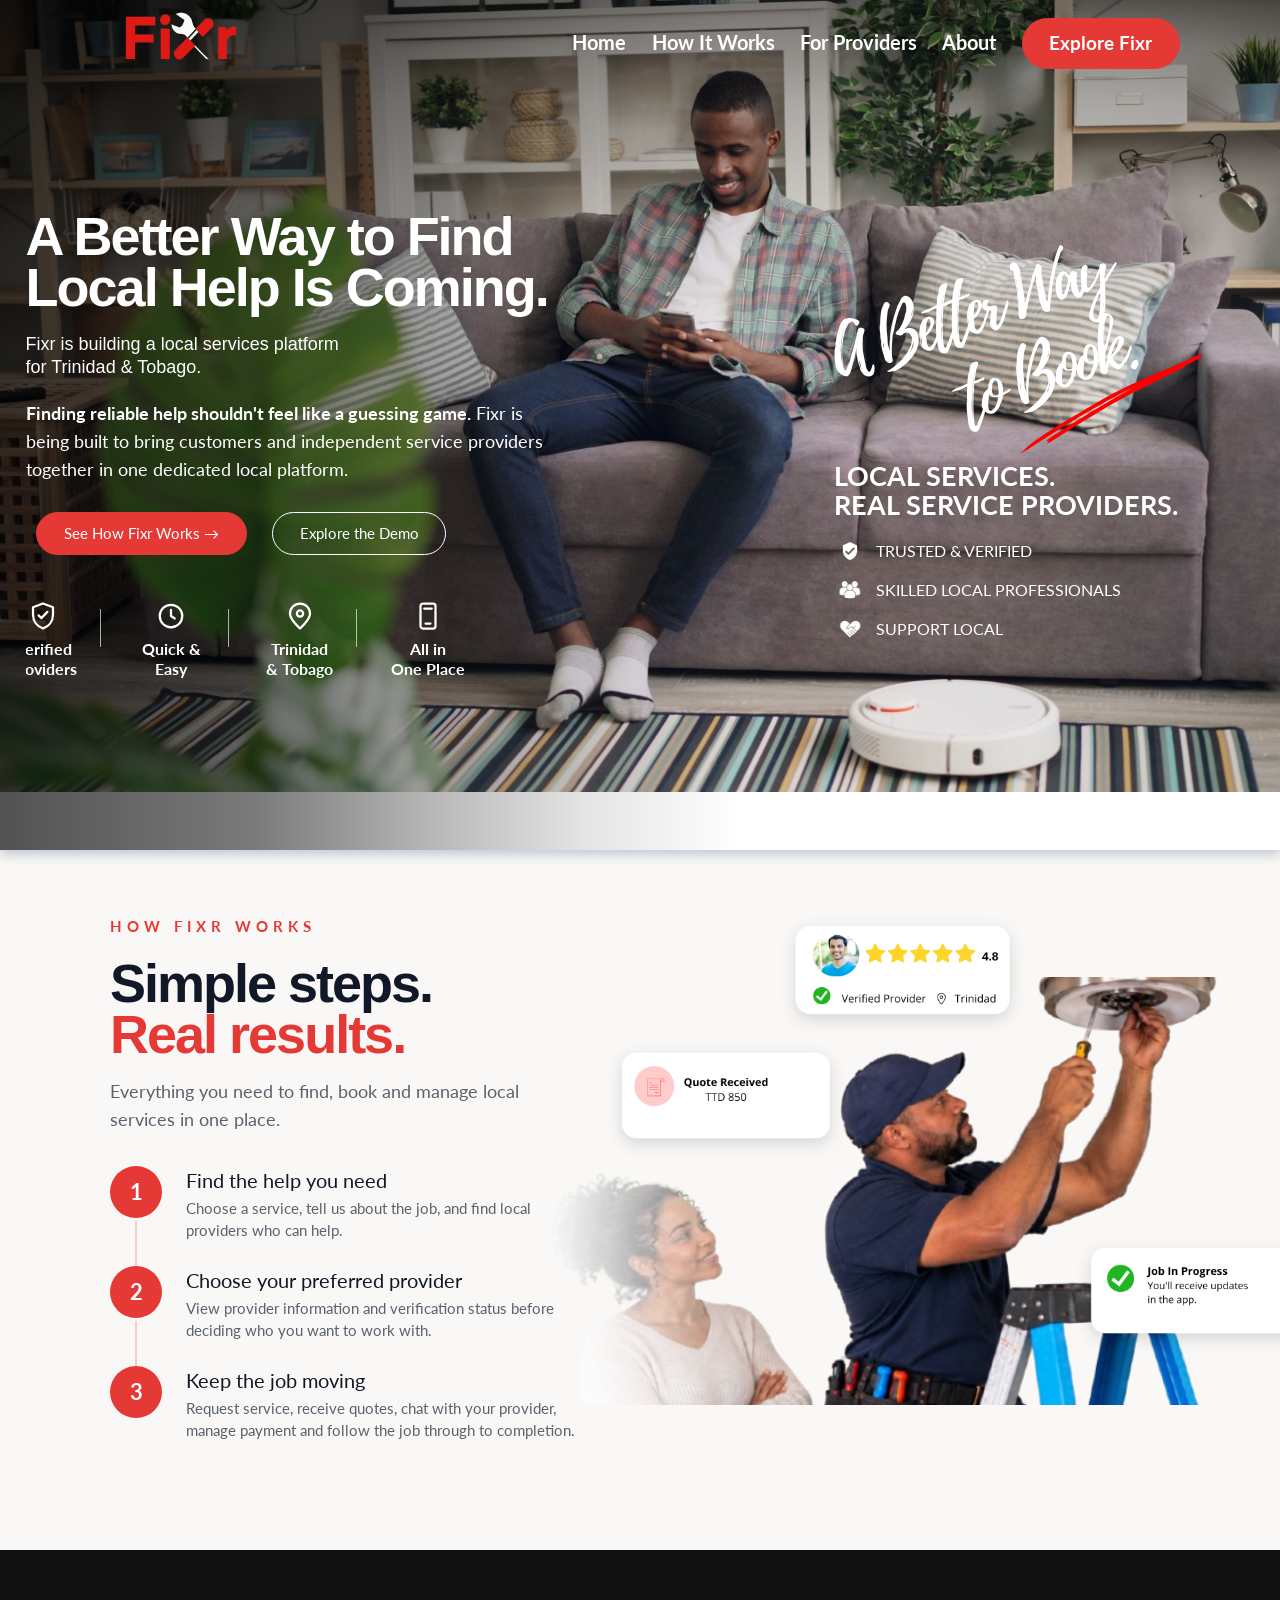
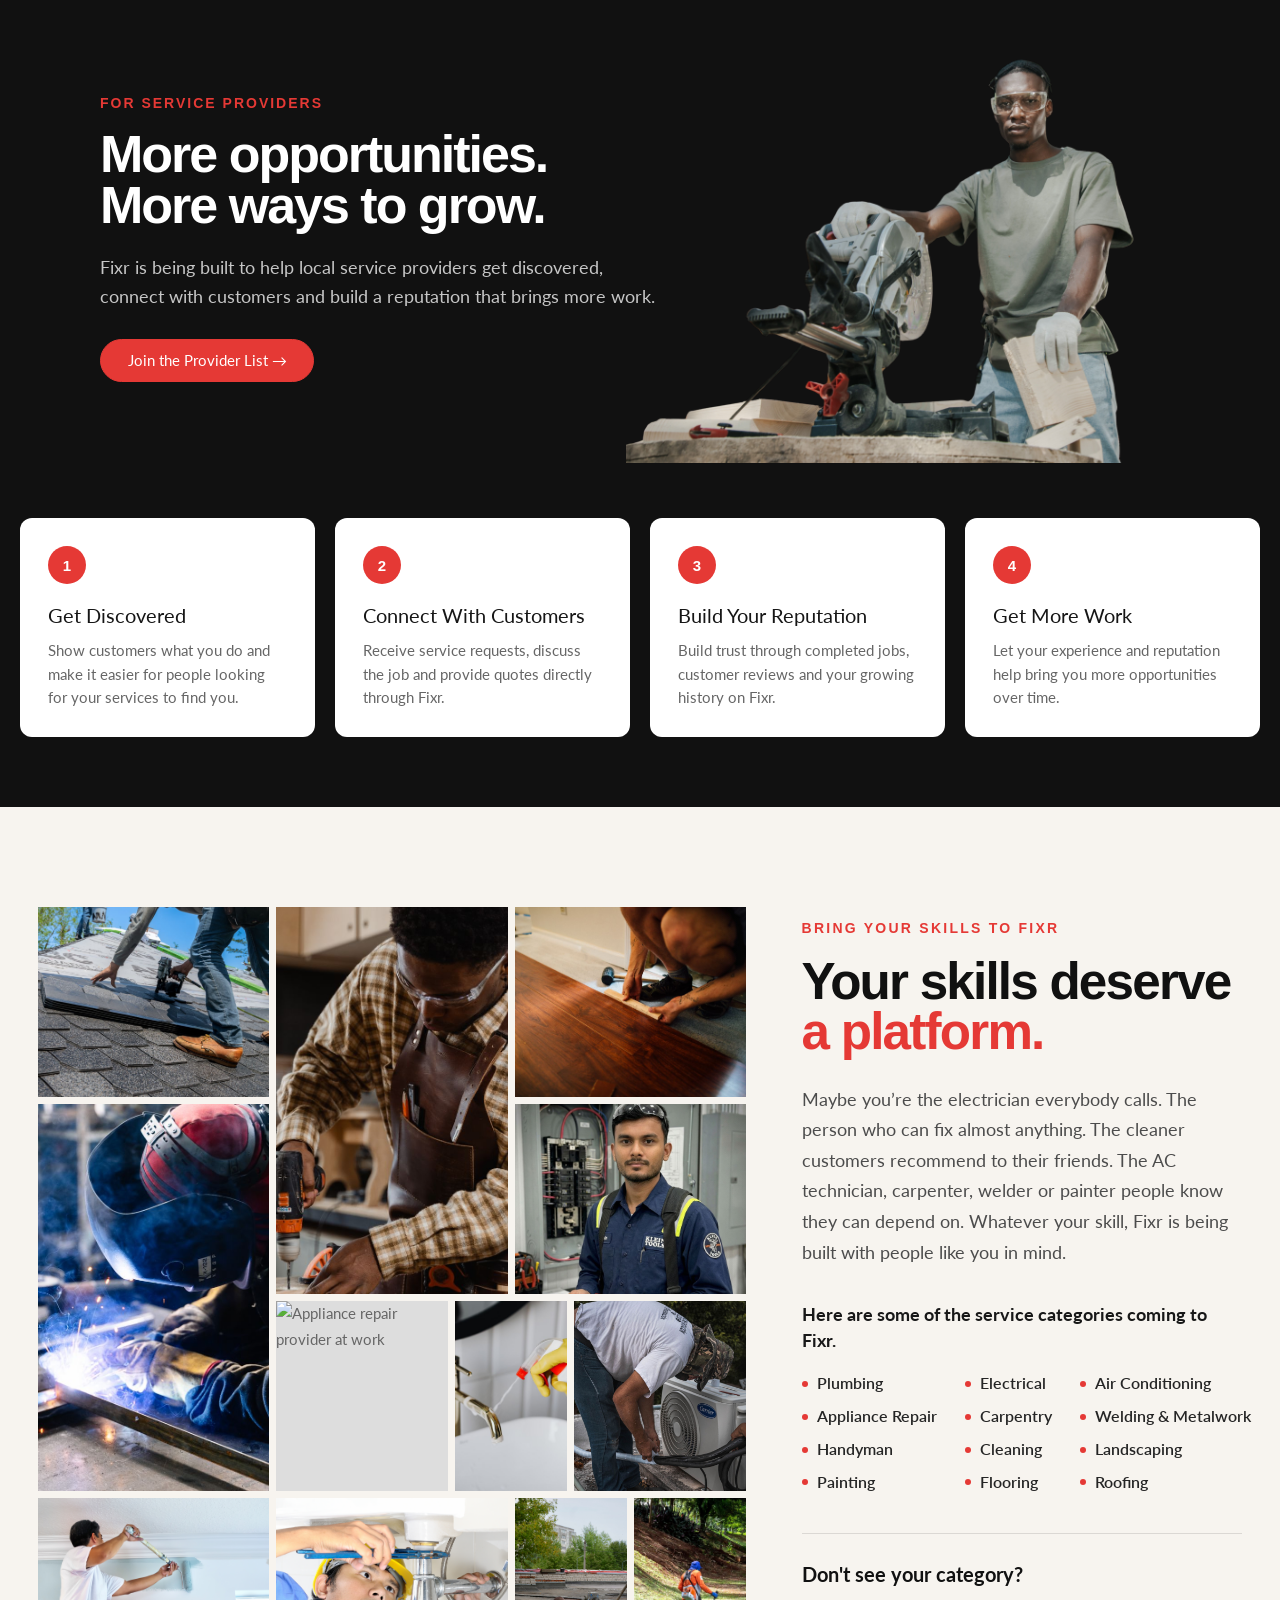
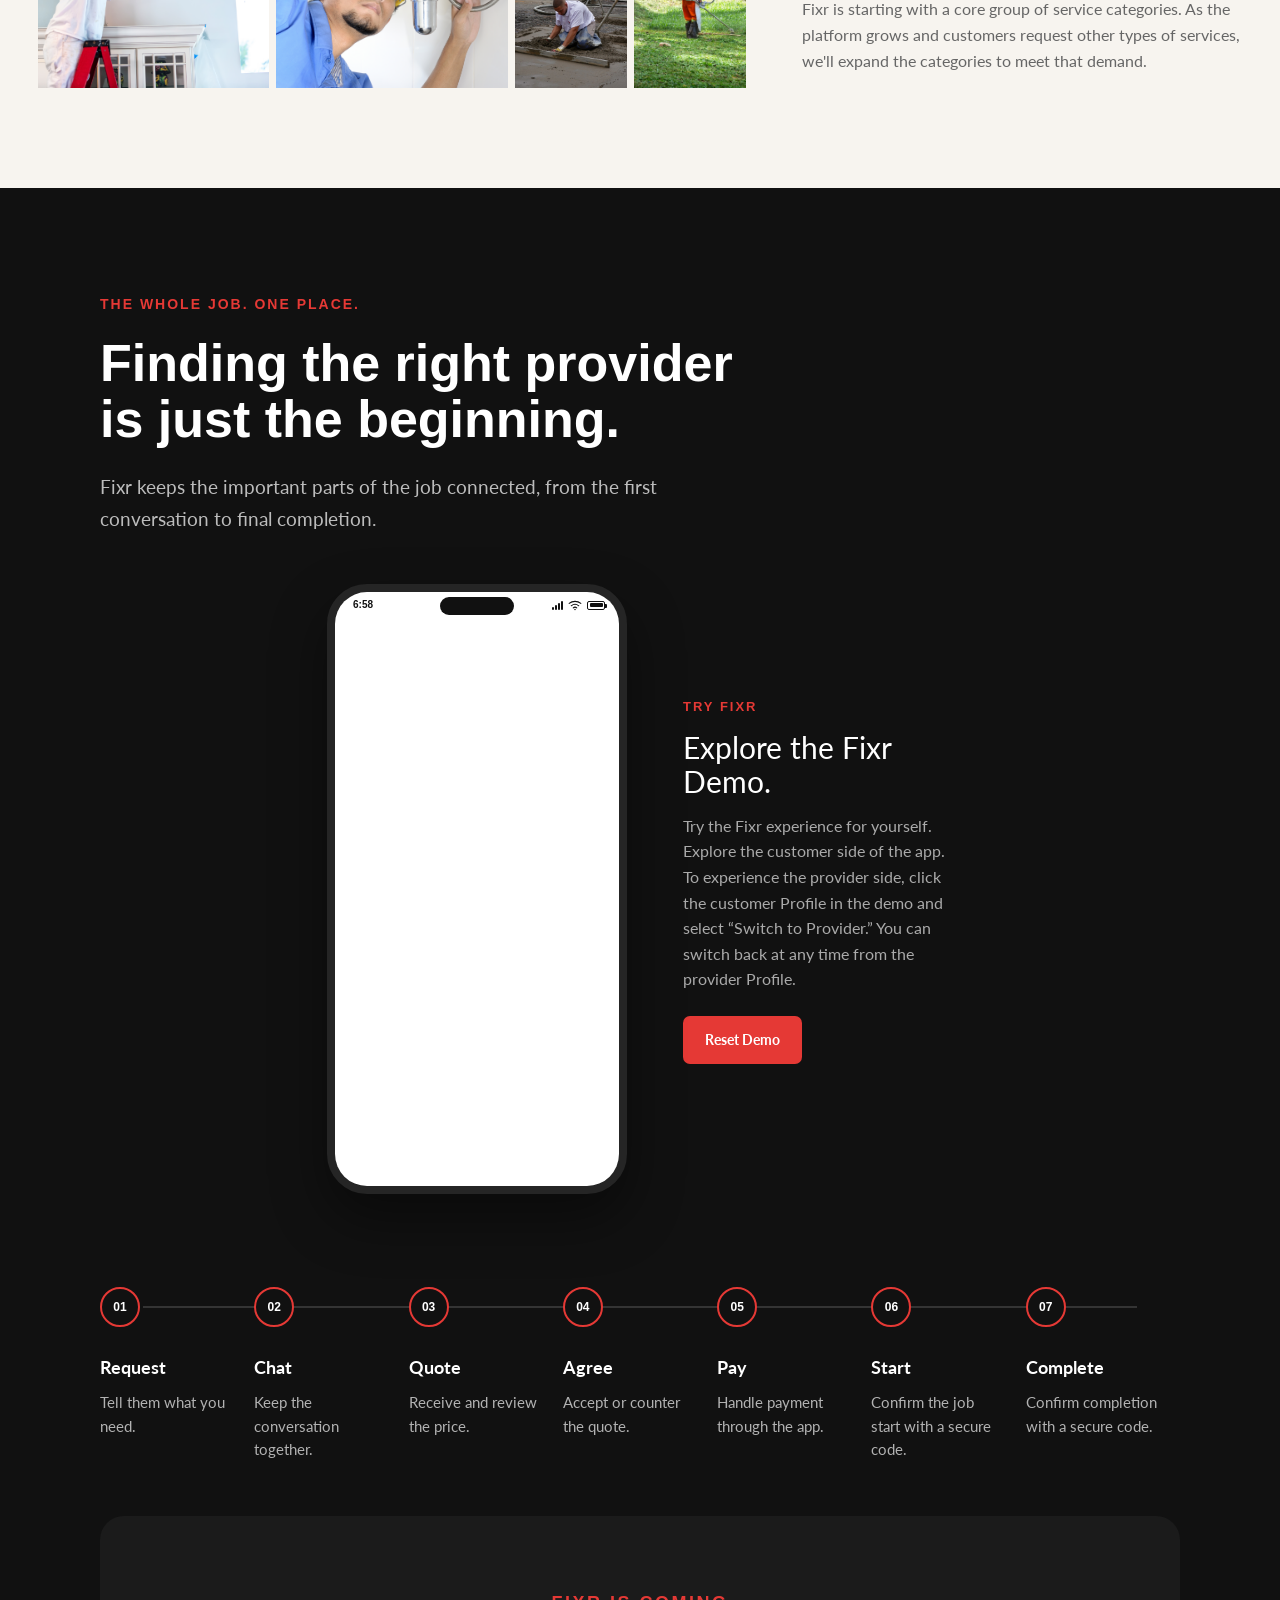
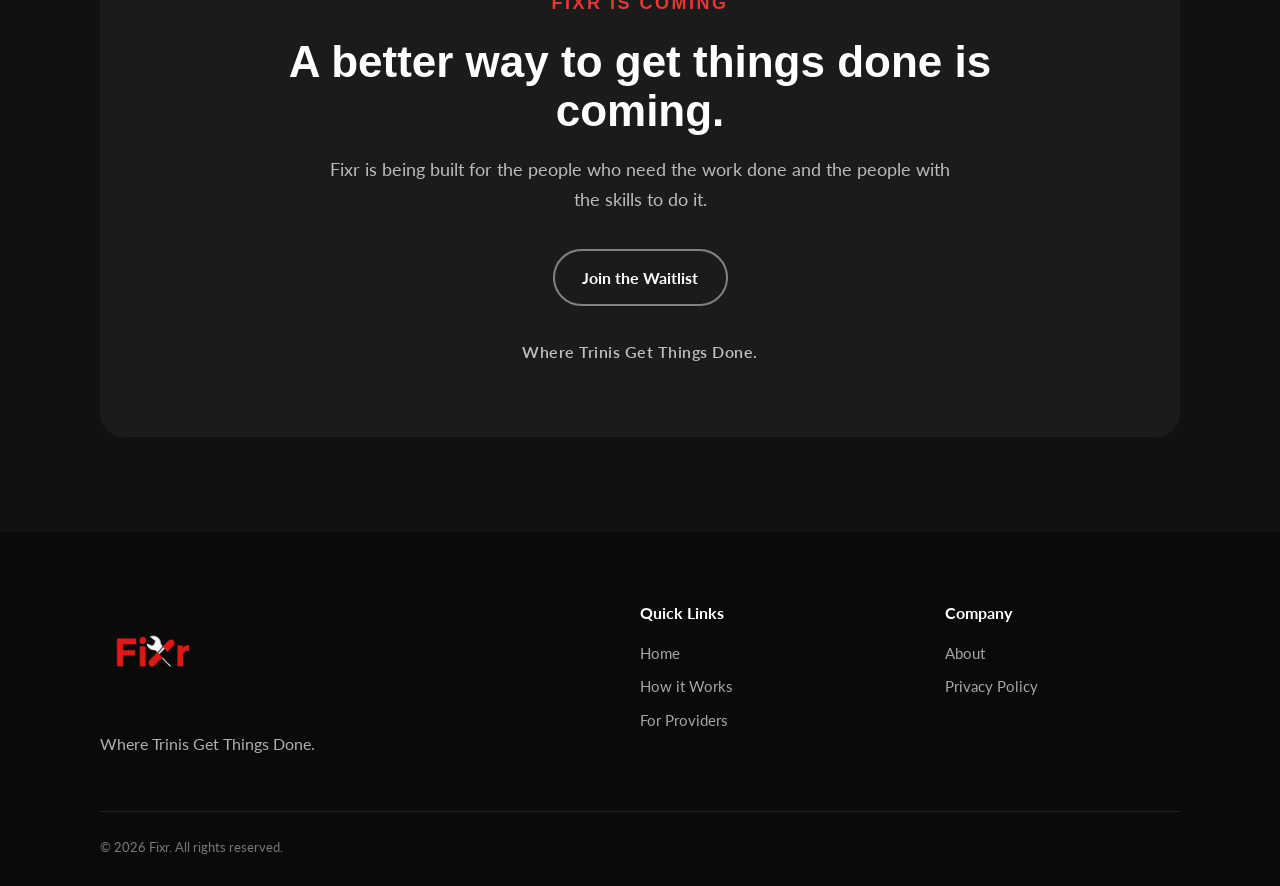
==== commit ff46a32e: "fix: finalize landing page navigation and waitlist CTAs" ====
--- a/index.html
+++ b/index.html
@@ -25,8 +25,9 @@
 						
 						<li><a href="#for-providers">For Providers</a></li>
 						<li><a href="about.html">About</a></li>
+						<li><a href="#demo" class="button button__accent">Explore Fixr</a></li>
 						
-						<li><a href="#demo" class="button button__accent">Explore Fixr</a></li>
+						
 					</ul>
 				</nav>
 				<div class="navbar__menu-mob"><a href="" id='toggle'><svg role="img" xmlns="http://www.w3.org/2000/svg" viewBox="0 0 448 512"><path fill="currentColor" d="M16 132h416c8.837 0 16-7.163 16-16V76c0-8.837-7.163-16-16-16H16C7.163 60 0 67.163 0 76v40c0 8.837 7.163 16 16 16zm0 160h416c8.837 0 16-7.163 16-16v-40c0-8.837-7.163-16-16-16H16c-8.837 0-16 7.163-16 16v40c0 8.837 7.163 16 16 16zm0 160h416c8.837 0 16-7.163 16-16v-40c0-8.837-7.163-16-16-16H16c-8.837 0-16 7.163-16 16v40c0 8.837 7.163 16 16 16z" class=""></path></svg></a></div>
@@ -205,7 +206,7 @@
                     connect with customers and build a reputation that brings more work.
                 </p>
 
-                <a href="#" class="button button__accent fixr-providers__cta">
+                <a href="#" id="openProviderWaitlist" class="button button__accent fixr-providers__cta">
                     Join the Provider List →
                 </a>
             </div>
@@ -380,7 +381,7 @@
 				</p>
 			</div>
 
-			<div class="fixr-journey__demo">
+			<div class="fixr-journey__demo" id="demo">
 				<div class="fixr-demo-phone">
 					<div class="fixr-phone-statusbar" aria-hidden="true">
 						<span class="fixr-phone-time" id="fixrPhoneTime">9:41</span>
@@ -481,7 +482,7 @@
 					</p>
 
 					<div class="fixr-final-cta__actions">
-						<a href="#" class="fixr-final-cta__primary">Explore the Demo</a>
+						
 						<a href="#fixr-waitlist" class="fixr-final-cta__secondary" id="openFixrWaitlist">Join the Waitlist</a>
 					</div>
 
@@ -605,6 +606,16 @@
 	openButton.addEventListener('click', openWaitlist);
 	closeButton.addEventListener('click', closeWaitlist);
 	backdrop.addEventListener('click', closeWaitlist);
+
+	// "Join the Provider List" — opens the same modal with Service Provider pre-selected
+	var providerButton = document.getElementById('openProviderWaitlist');
+	if (providerButton) {
+		providerButton.addEventListener('click', function (event) {
+			openWaitlist(event);
+			var providerRadio = modal.querySelector('input[name="audience"][value="provider"]');
+			if (providerRadio) providerRadio.checked = true;
+		});
+	}
 
 	document.addEventListener('keydown', function (event) {
 		if (event.key === 'Escape' && modal.classList.contains('is-open')) {
--- a/css/style.min.css
+++ b/css/style.min.css
@@ -3304,3 +3304,8 @@
     height: 111.12%;
 }
 
+
+/* Fixr smooth anchor navigation */
+html {
+  scroll-behavior: smooth;
+}
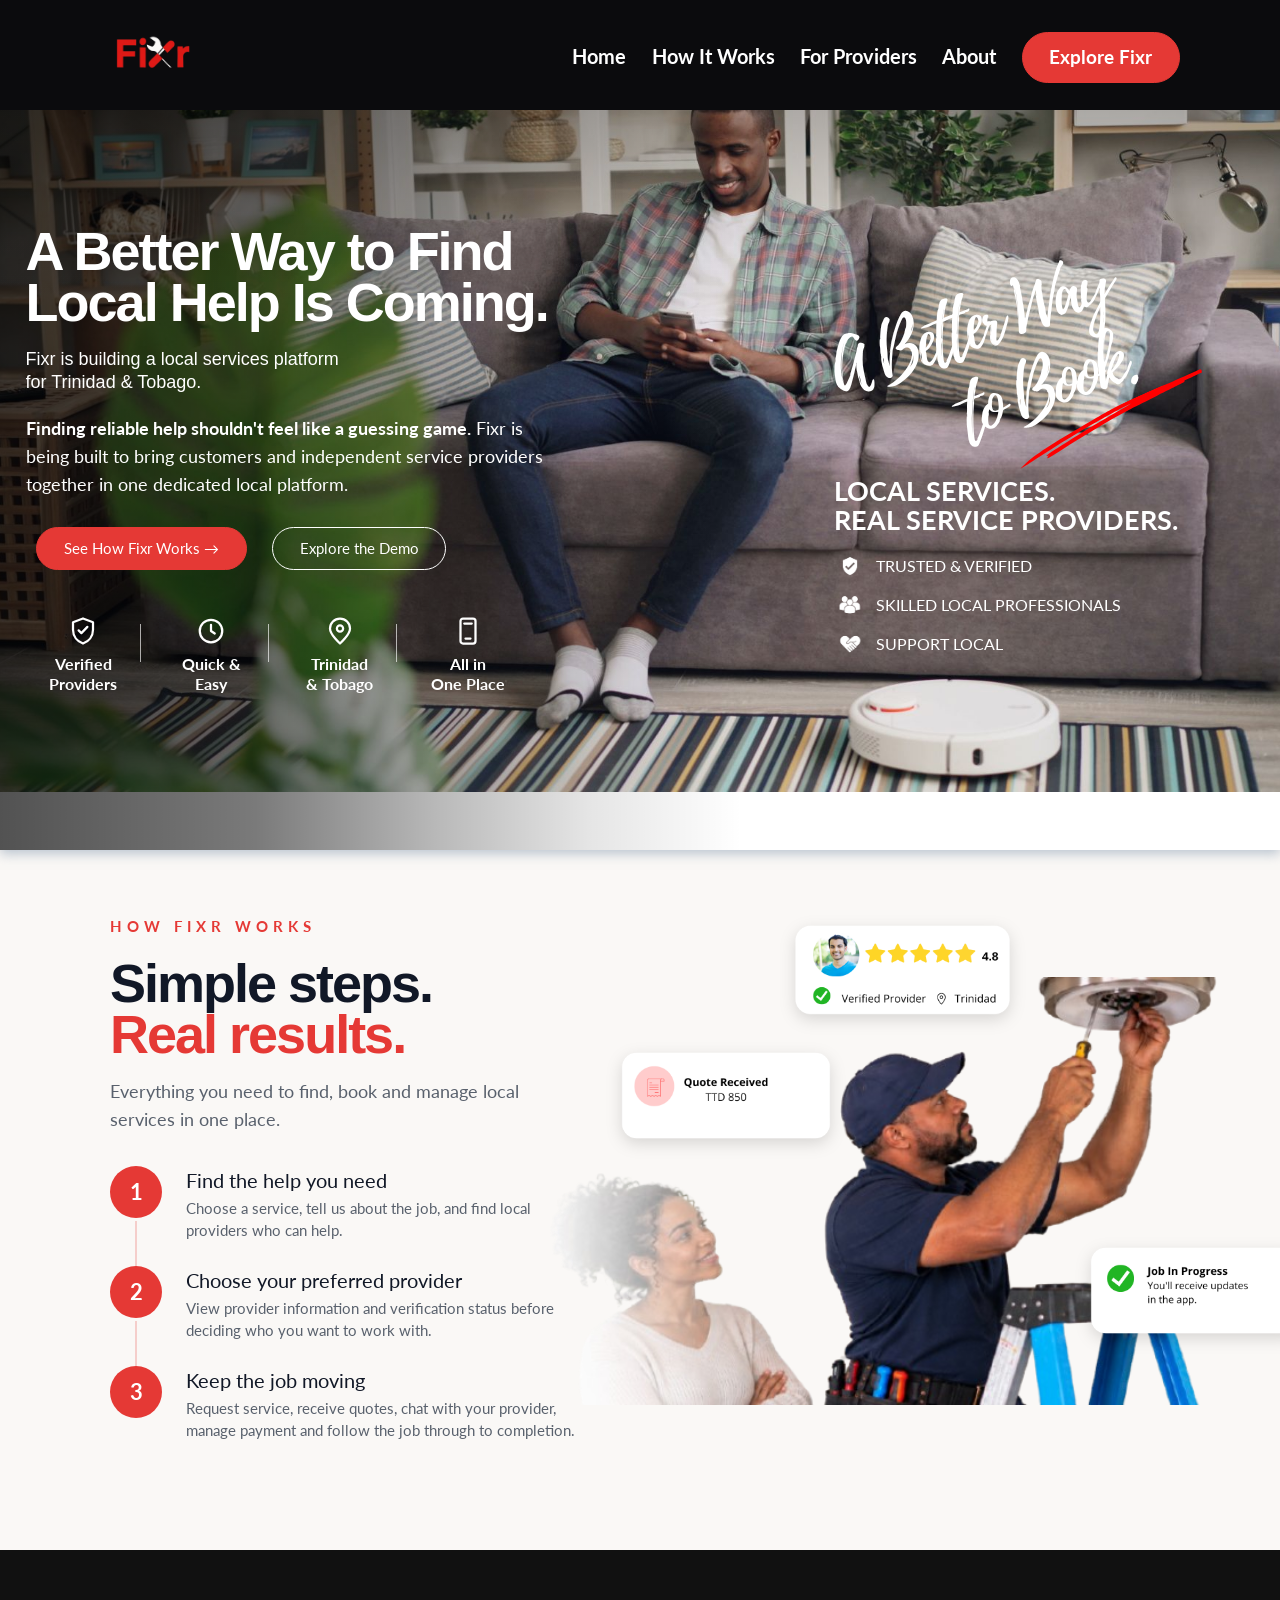
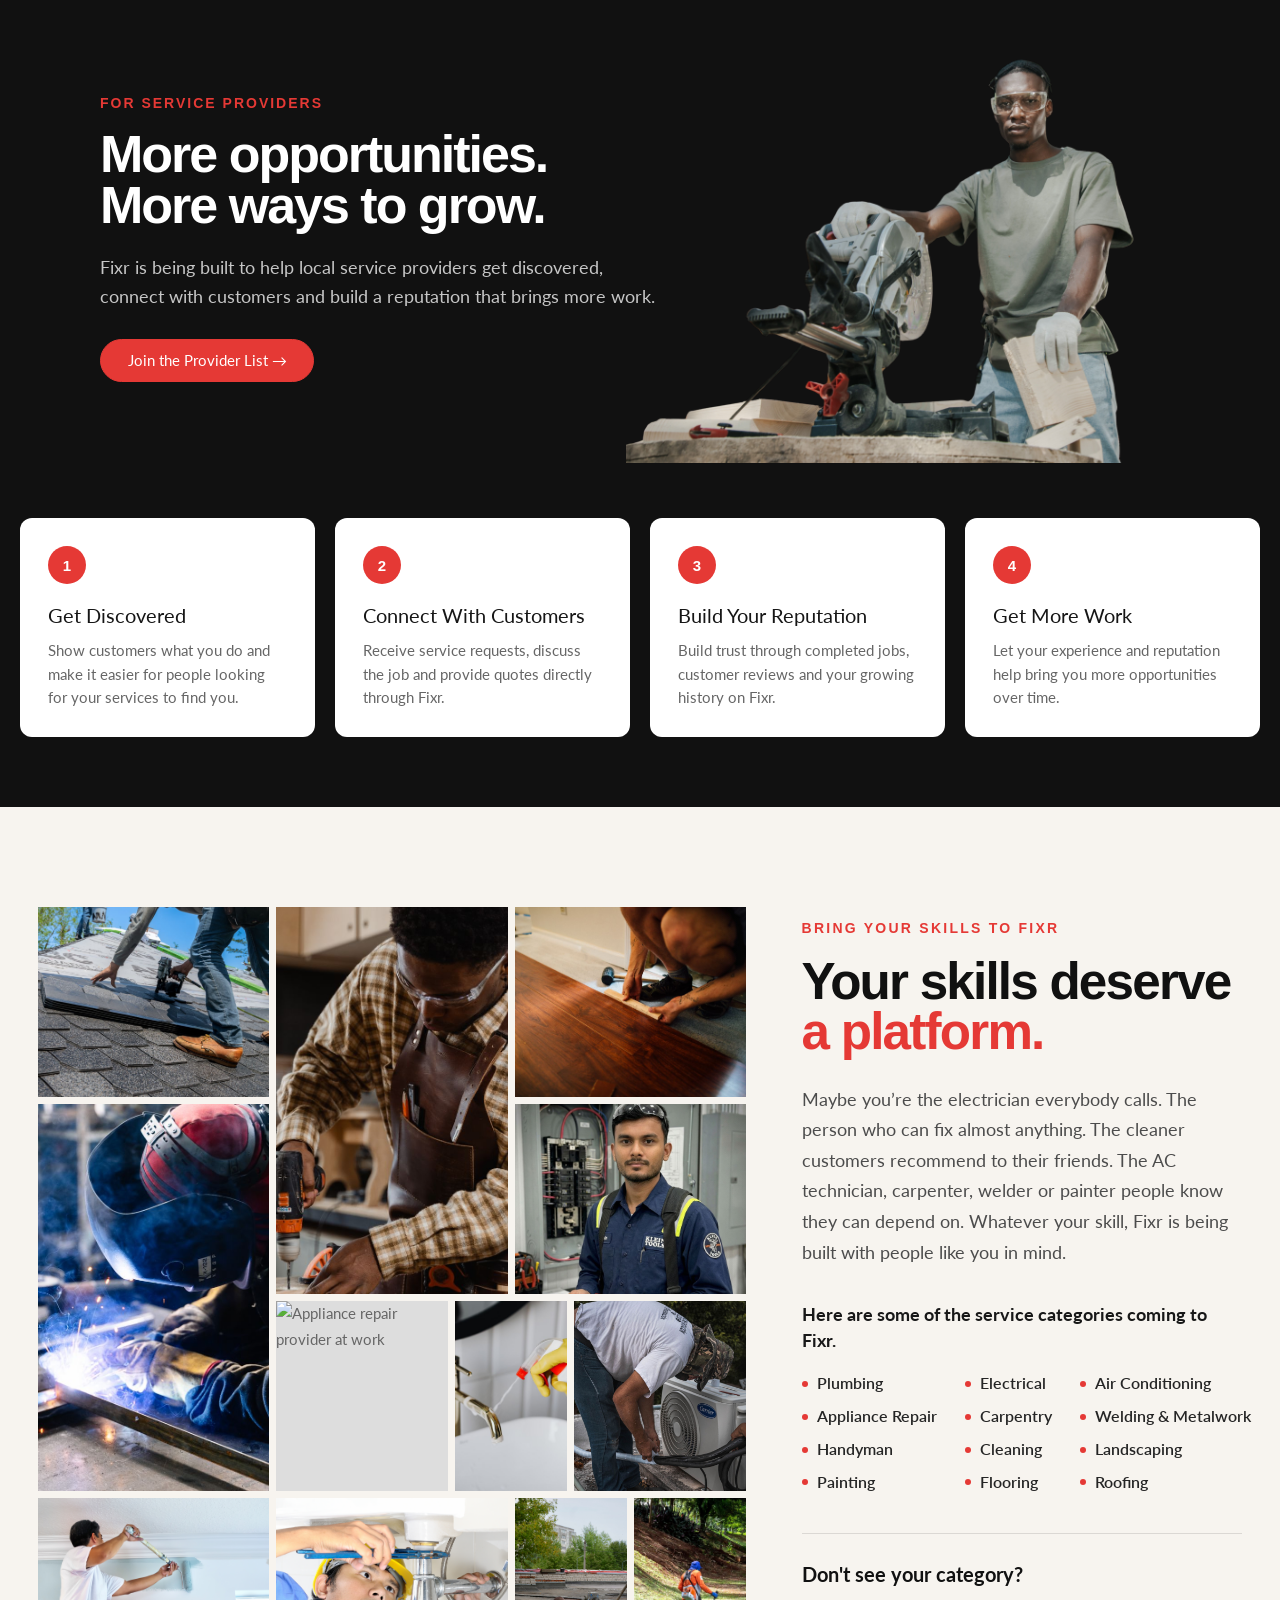
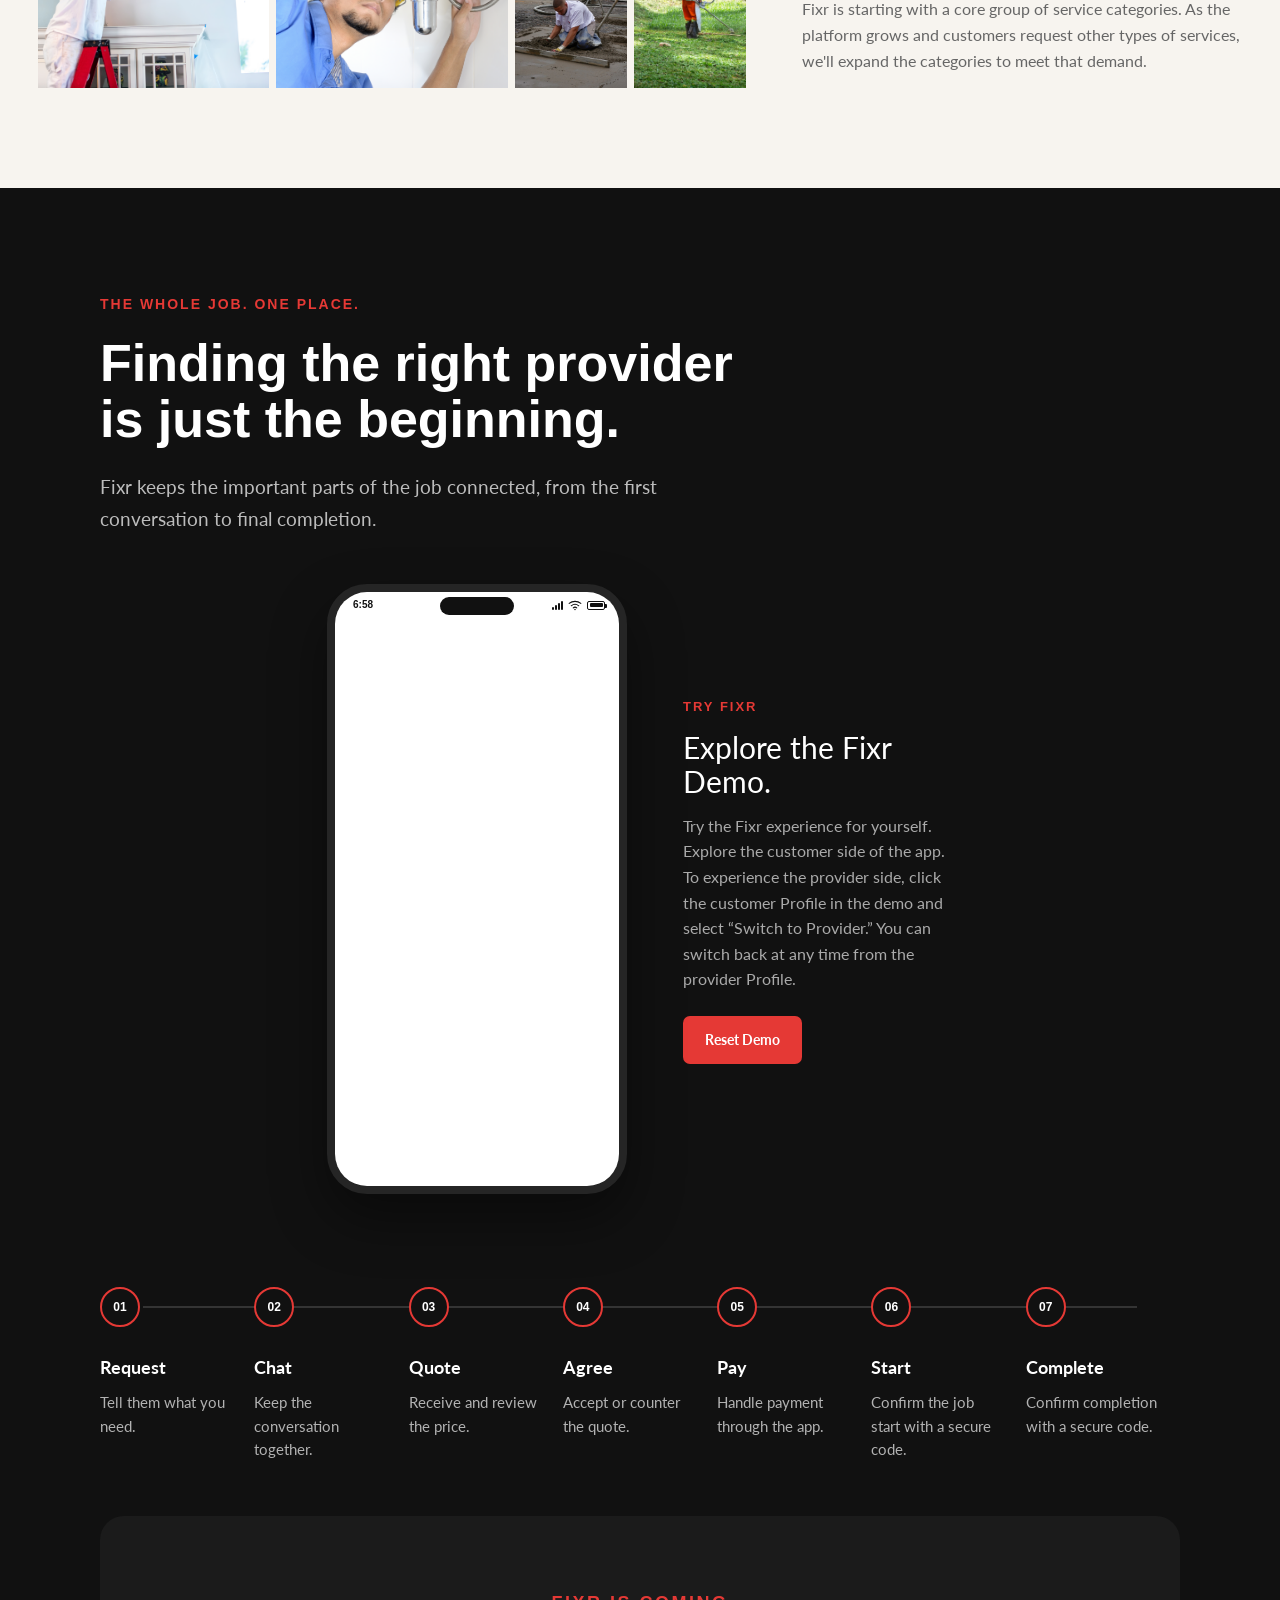
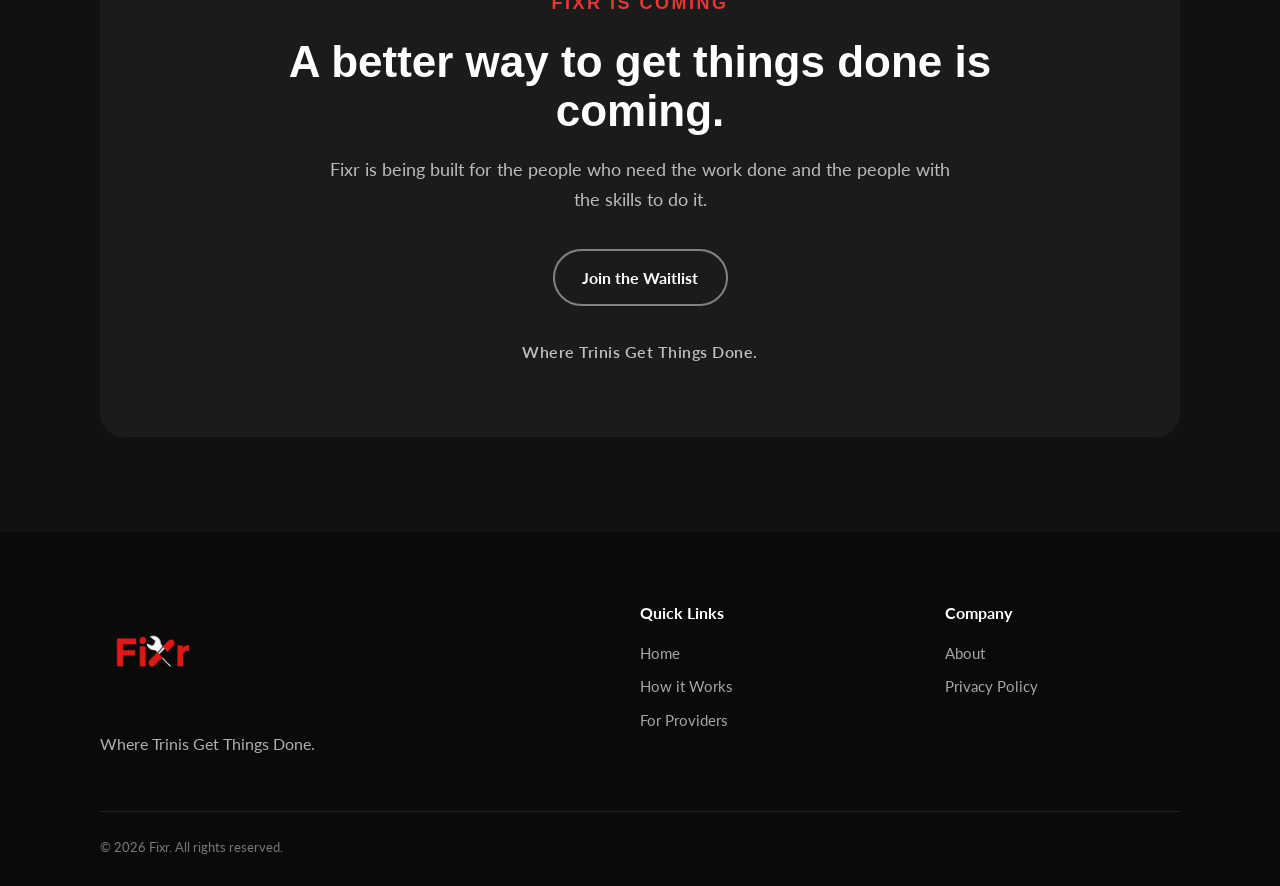
==== commit fd70a630: "fix: replace Evie browser tab branding with Fixr" ====
--- a/index.html
+++ b/index.html
@@ -3,7 +3,8 @@
 <head>
 	<meta charset="utf-8">
 	<meta name="viewport" content="width=device-width, initial-scale=1, maximum-scale=1">
-	<title>Evie by unDraw</title>
+	<title>Fixr | Where Trinis Get Things Done</title>
+	<link rel="icon" type="image/png" href="images/fixr-logo.png">
 	<!-- Don't forget to add your metadata here -->
 	<link rel='stylesheet' href='css/style.min.css' />
 	<style>
--- a/css/style.min.css
+++ b/css/style.min.css
@@ -2121,13 +2121,6 @@
 }
 
 
-/* Align widened desktop benefit row with left hero content */
-@media (min-width: 992px) {
-  .fixr-benefits {
-    transform: translateX(-40px);
-  }
-}
-
 /* Lower desktop navigation from top edge */
 @media (min-width: 992px) {
   .navbar__menu {
@@ -3309,3 +3302,31 @@
 html {
   scroll-behavior: smooth;
 }
+
+/* Restore original Fixr desktop header */
+@media (min-width: 992px) {
+  .navbar,
+  .navbar--extended,
+  .navbar.navbar--extended {
+    background: #0b0b0d !important;
+    background-color: #0b0b0d !important;
+    box-shadow: none !important;
+  }
+
+  .navbar__inner,
+  .navbar--extended .navbar__inner {
+    height: 110px !important;
+  }
+
+  .navbar__logo img {
+    width: 105px !important;
+    height: auto;
+  }
+}
+
+/* Restore spacing below original Fixr header */
+@media (min-width: 992px) {
+  .hero__content {
+    padding-top: 130px !important;
+  }
+}
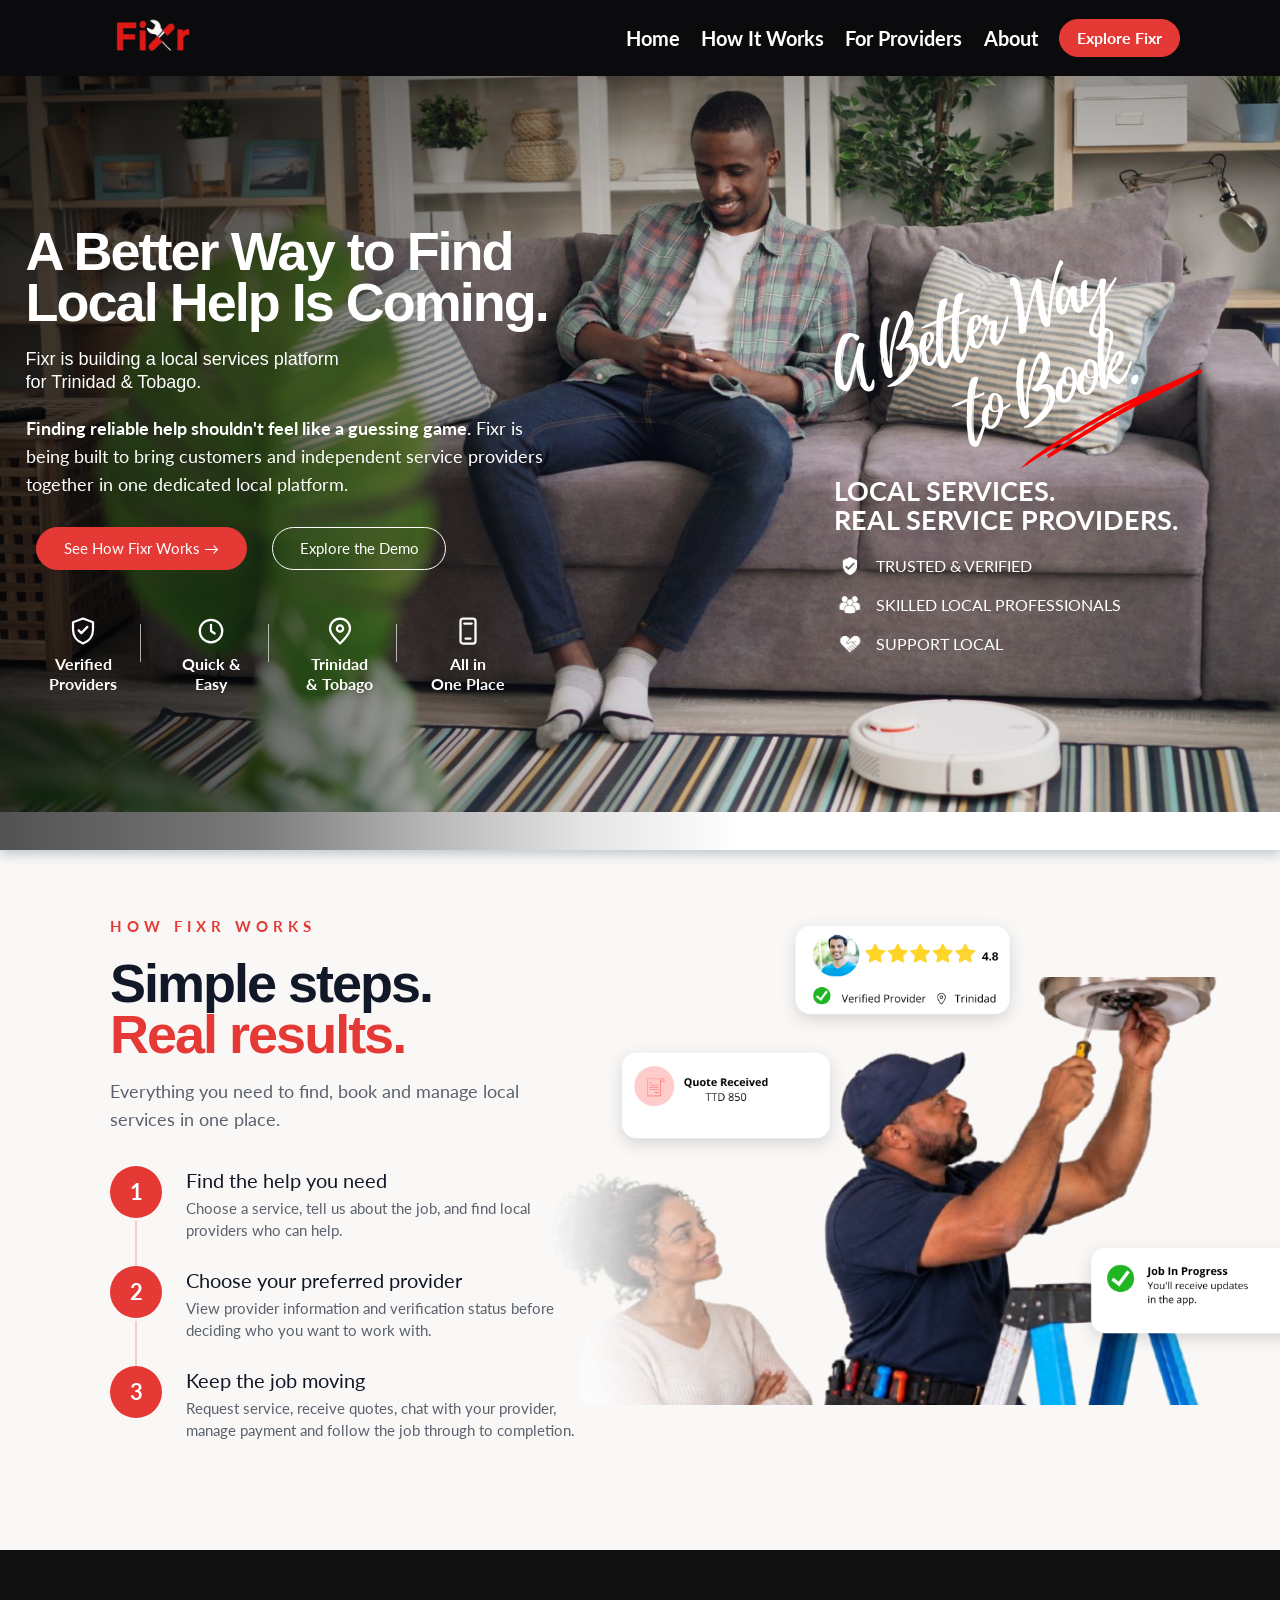
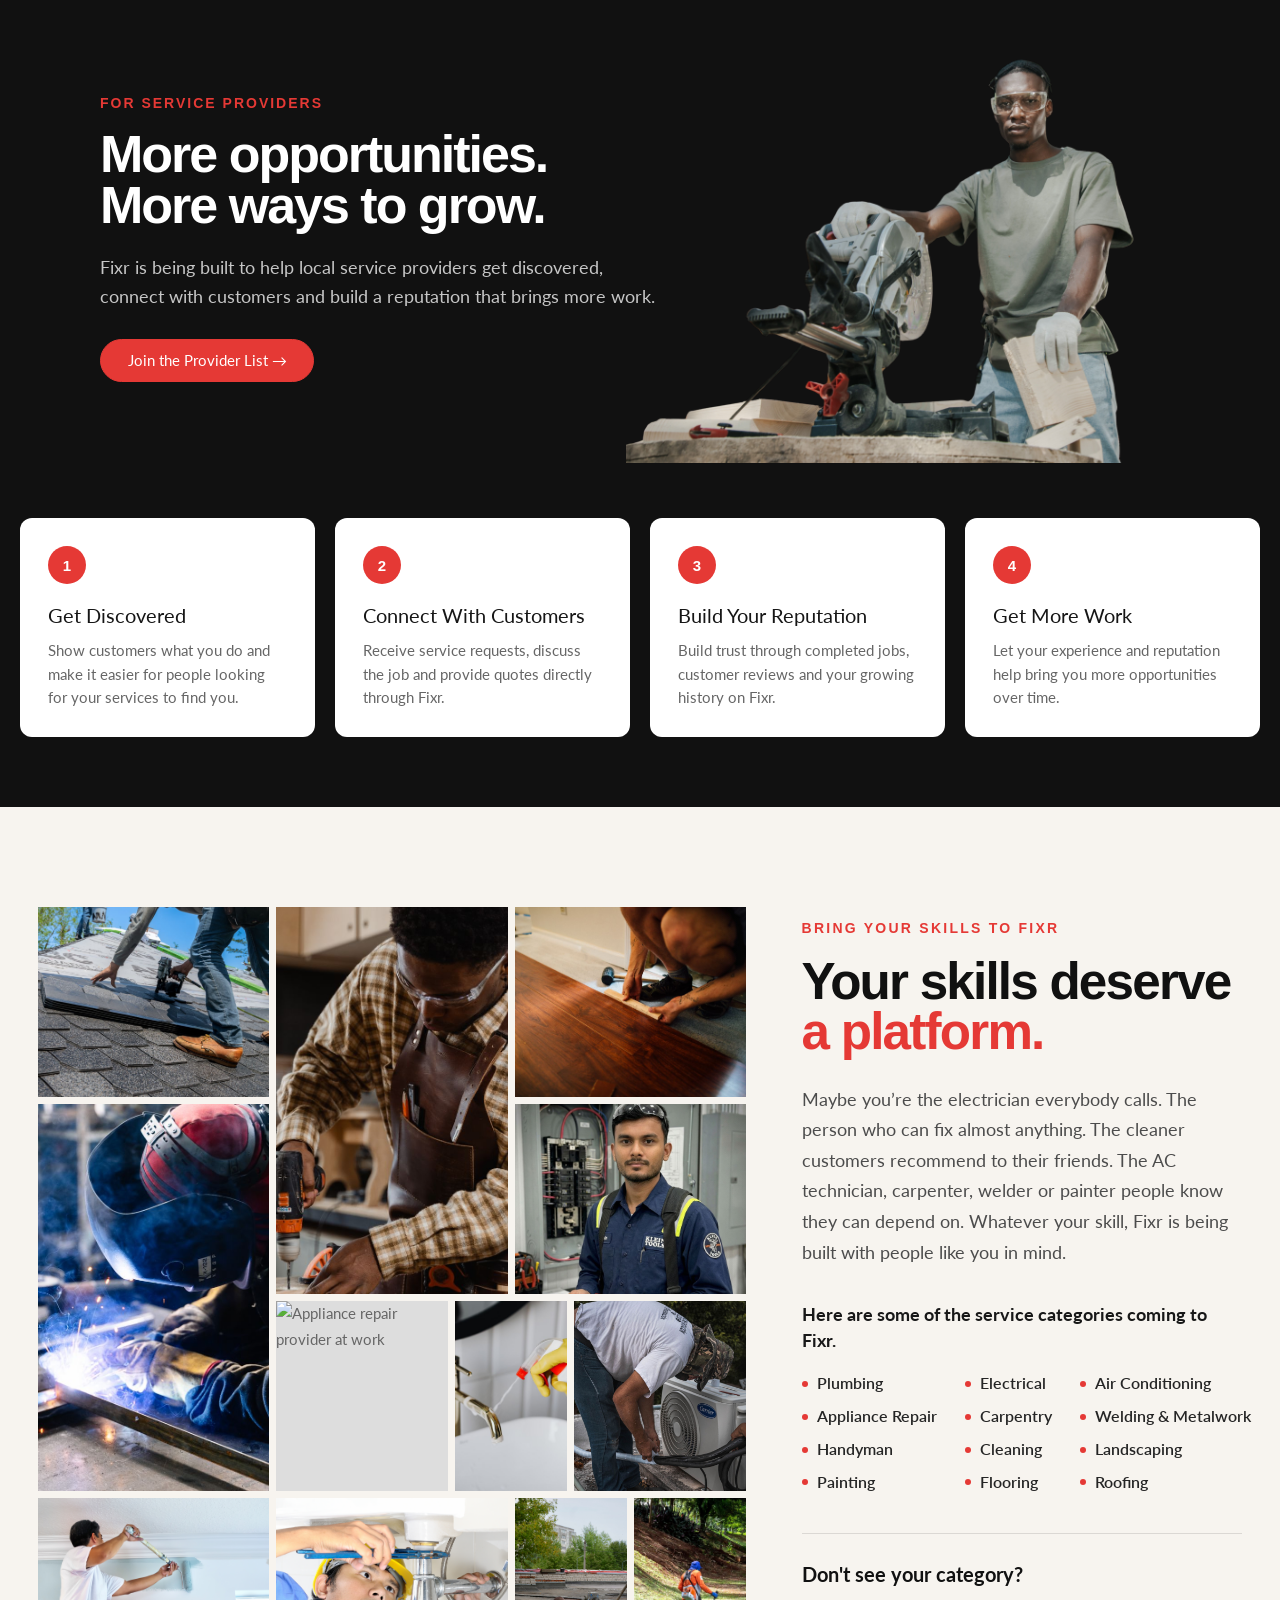
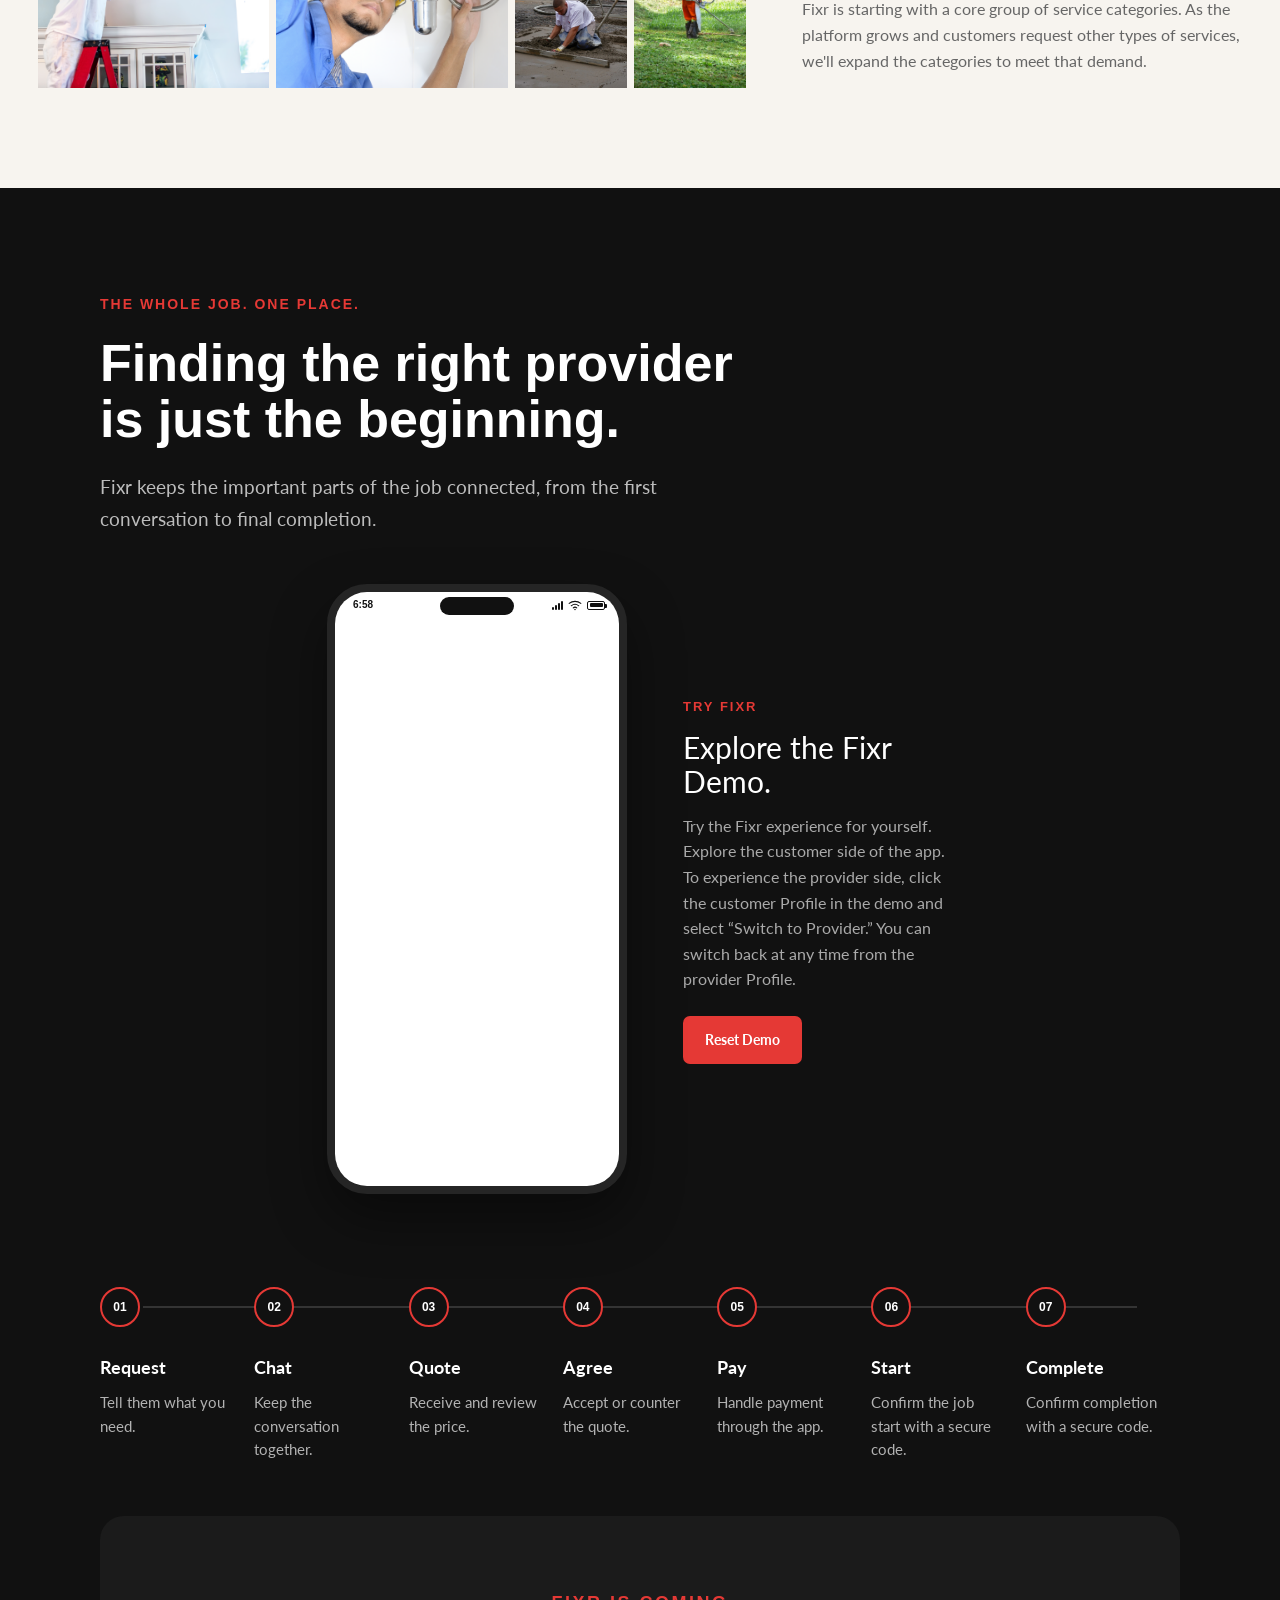
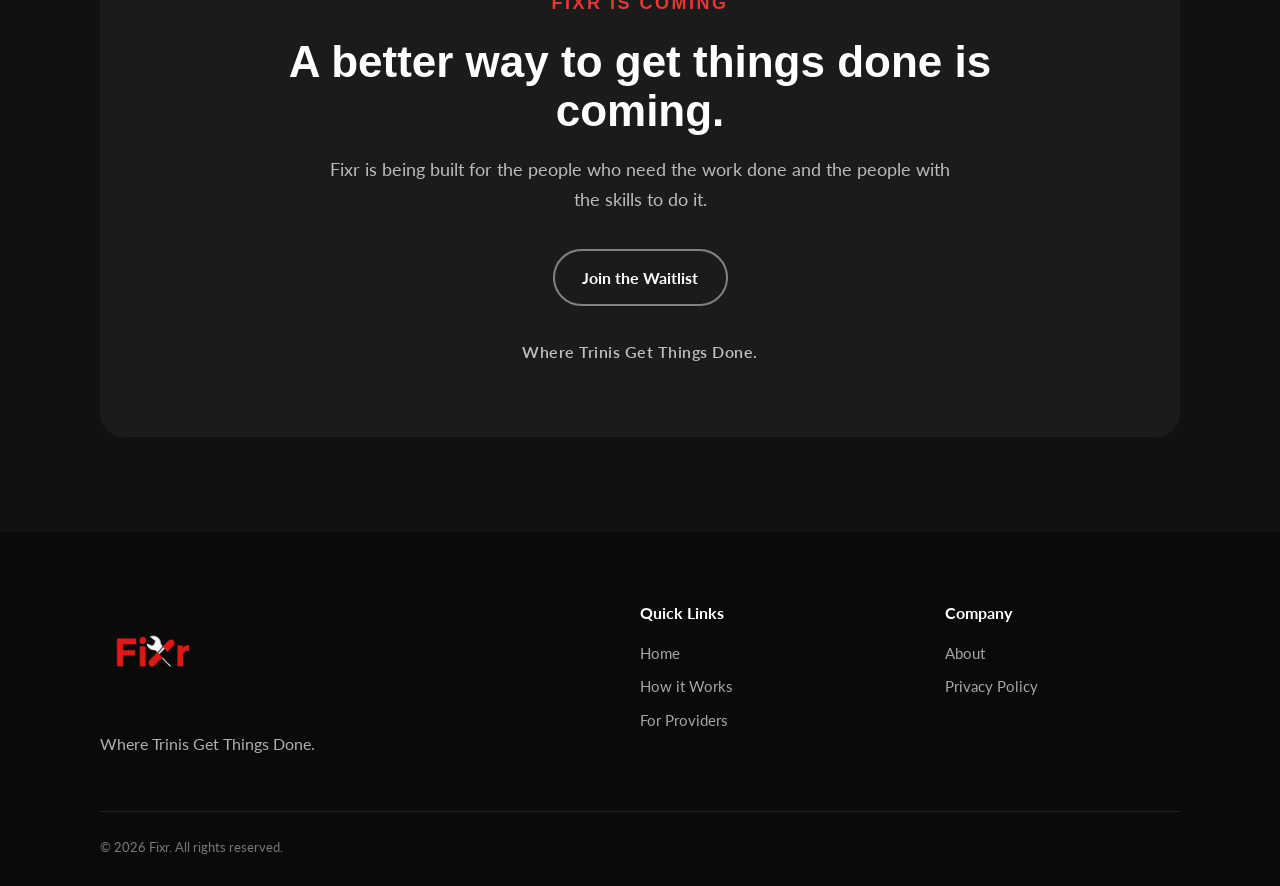
==== commit 296096fa: "fix: refine landing header and navigation" ====
--- a/index.html
+++ b/index.html
@@ -4,7 +4,7 @@
 	<meta charset="utf-8">
 	<meta name="viewport" content="width=device-width, initial-scale=1, maximum-scale=1">
 	<title>Fixr | Where Trinis Get Things Done</title>
-	<link rel="icon" type="image/png" href="images/fixr-logo.png">
+	<link rel="icon" type="image/png" href="images/fixr-favicon.png">
 	<!-- Don't forget to add your metadata here -->
 	<link rel='stylesheet' href='css/style.min.css' />
 	<style>
@@ -712,5 +712,23 @@
 })();
 </script>
 
+
+<script>
+document.querySelectorAll('a[href^="#"]').forEach(function(link) {
+  link.addEventListener('click', function(e) {
+    const targetId = this.getAttribute('href');
+
+    if (!targetId || targetId === '#') return;
+
+    const target = document.querySelector(targetId);
+    if (!target) return;
+
+    e.preventDefault();
+    target.scrollIntoView({ behavior: 'smooth', block: 'start' });
+    history.replaceState(null, '', window.location.pathname);
+  });
+});
+</script>
+
 </body>
 </html>
--- a/css/style.min.css
+++ b/css/style.min.css
@@ -2121,13 +2121,6 @@
 }
 
 
-/* Lower desktop navigation from top edge */
-@media (min-width: 992px) {
-  .navbar__menu {
-    transform: translateY(15px) !important;
-  }
-}
-
 /* Fixr Section 5 — Job Journey */
 .fixr-journey {
   padding: 105px 0 95px;
@@ -3330,3 +3323,61 @@
     padding-top: 130px !important;
   }
 }
+
+/* Keep desktop hero subject clear of header */
+@media (min-width: 992px) {
+  .hero {
+    background-position: center 20px !important;
+  }
+}
+
+/* Compact Fixr desktop header */
+@media (min-width: 992px) {
+  .navbar__inner,
+  .navbar--extended .navbar__inner {
+    height: 90px !important;
+  }
+
+  .navbar__menu .button {
+    font-size: 16px !important;
+    padding: 5px 18px !important;
+    margin-bottom: 0 !important;
+  }
+}
+
+/* Final compact desktop header sizing and vertical centering */
+@media (min-width: 992px) {
+  .navbar__inner,
+  .navbar--extended .navbar__inner {
+    height: 76px !important;
+    min-height: 76px !important;
+    align-items: center !important;
+  }
+
+  .navbar__logo {
+    display: flex !important;
+    align-items: center !important;
+  }
+
+  .navbar__menu {
+    align-self: center !important;
+  }
+
+  .navbar__menu ul {
+    display: flex !important;
+    align-items: center !important;
+    margin-top: 0 !important;
+    margin-bottom: 0 !important;
+  }
+
+  .navbar__menu li {
+    vertical-align: middle !important;
+  }
+
+  .navbar__menu .button {
+    font-size: 16px !important;
+    padding: 4px 17px !important;
+    margin-top: 0 !important;
+    margin-bottom: 0 !important;
+  }
+}
